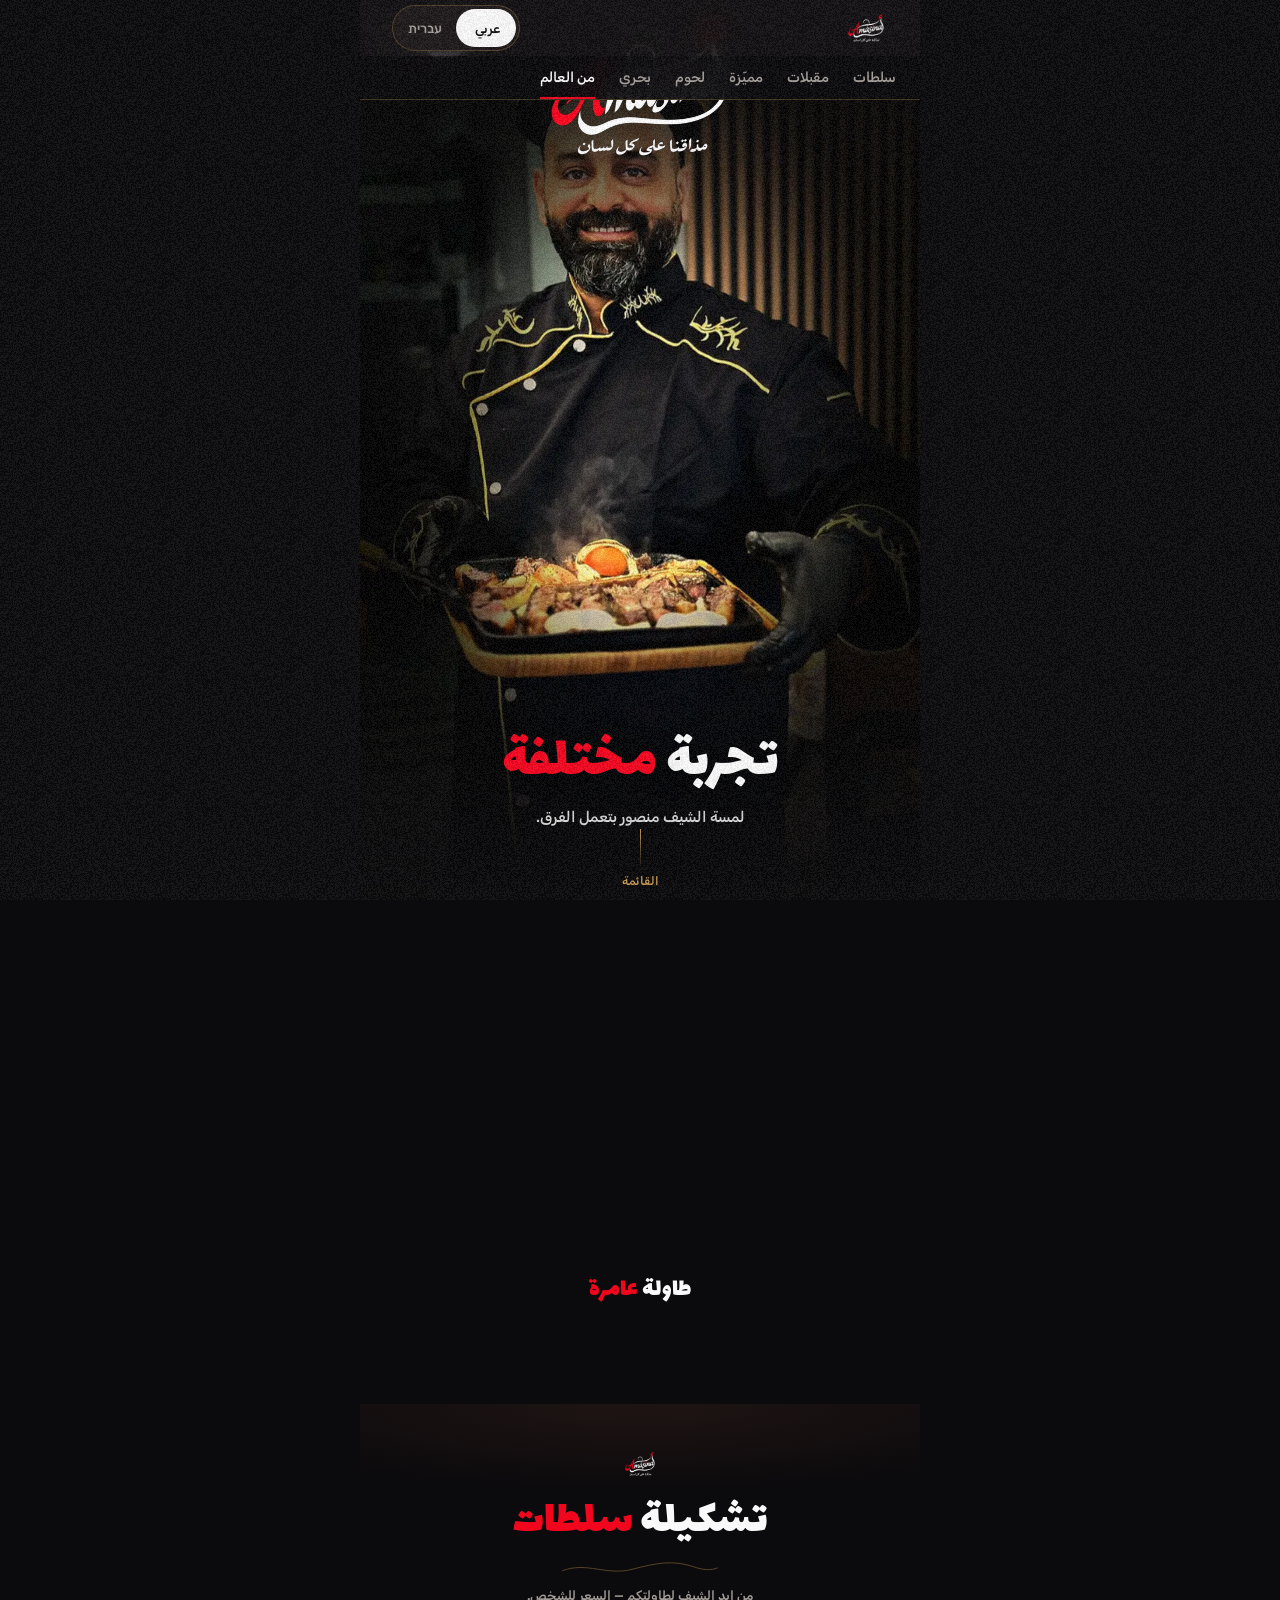
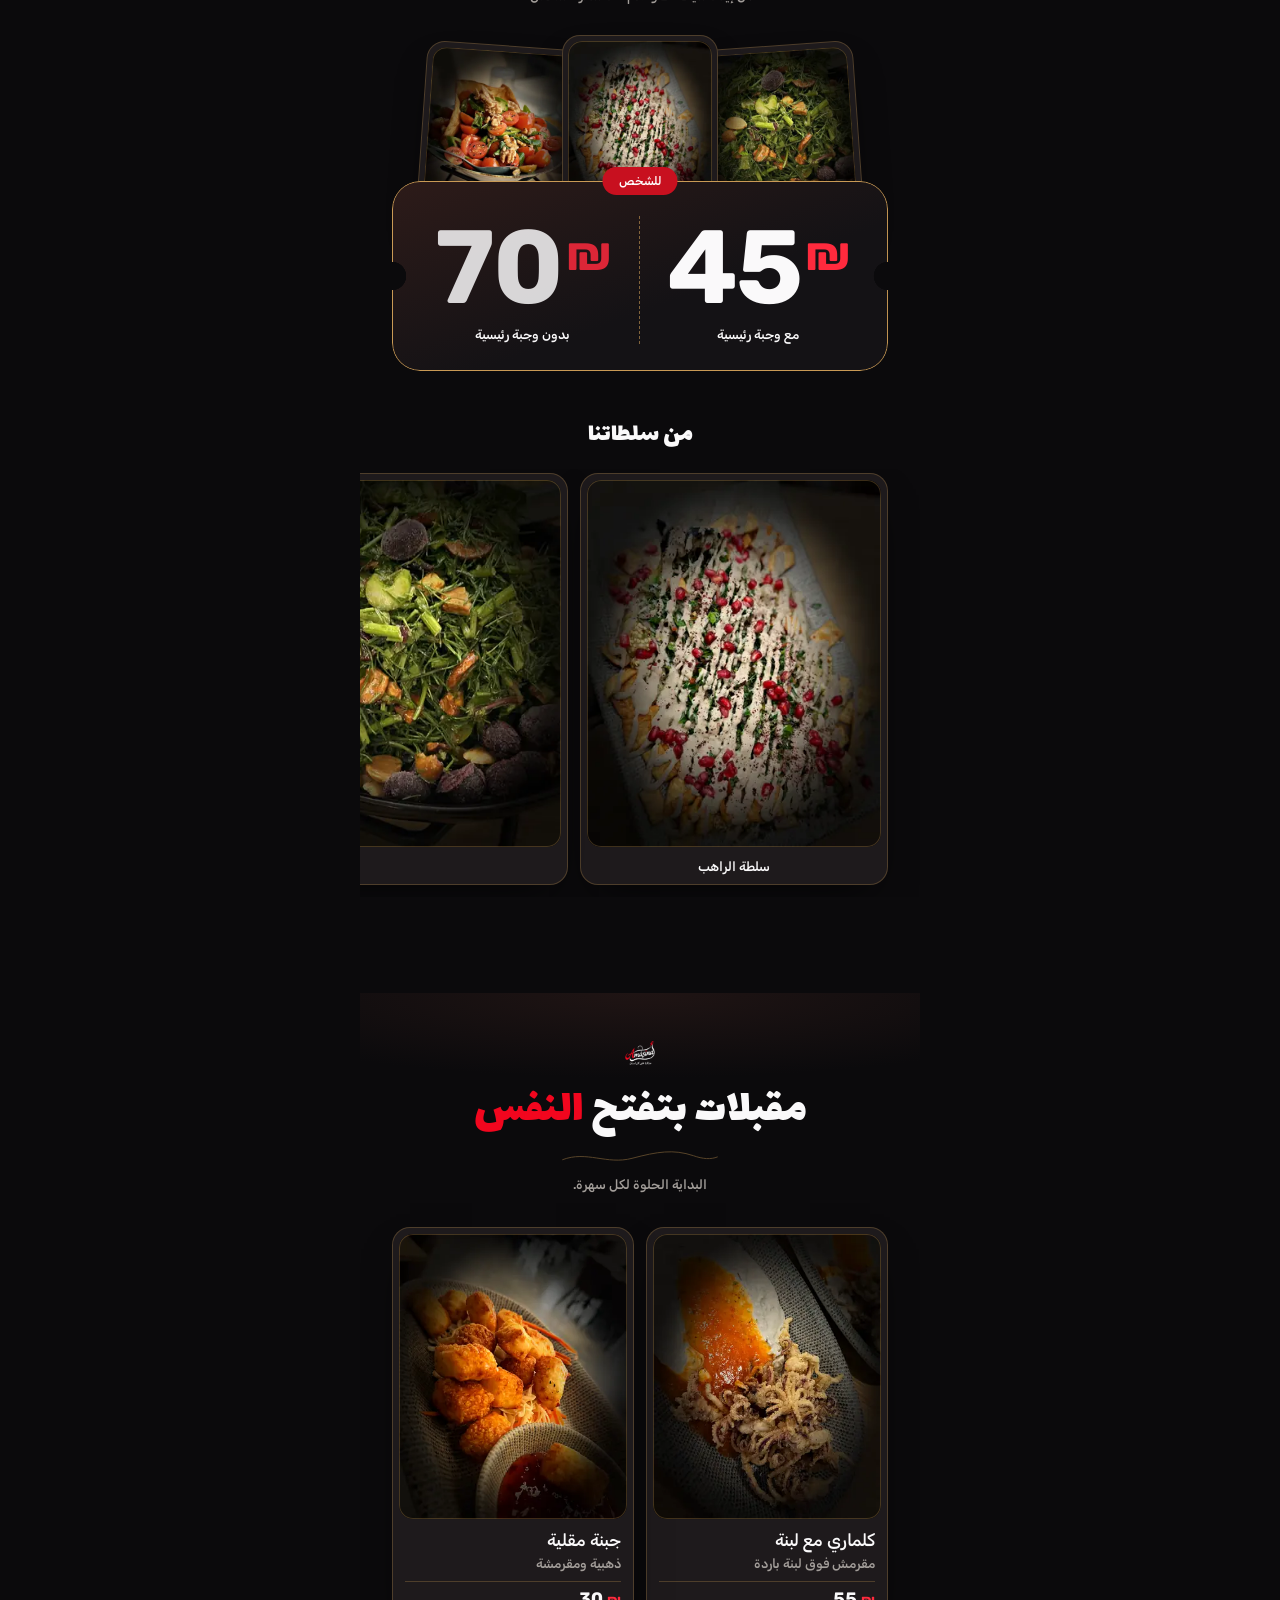
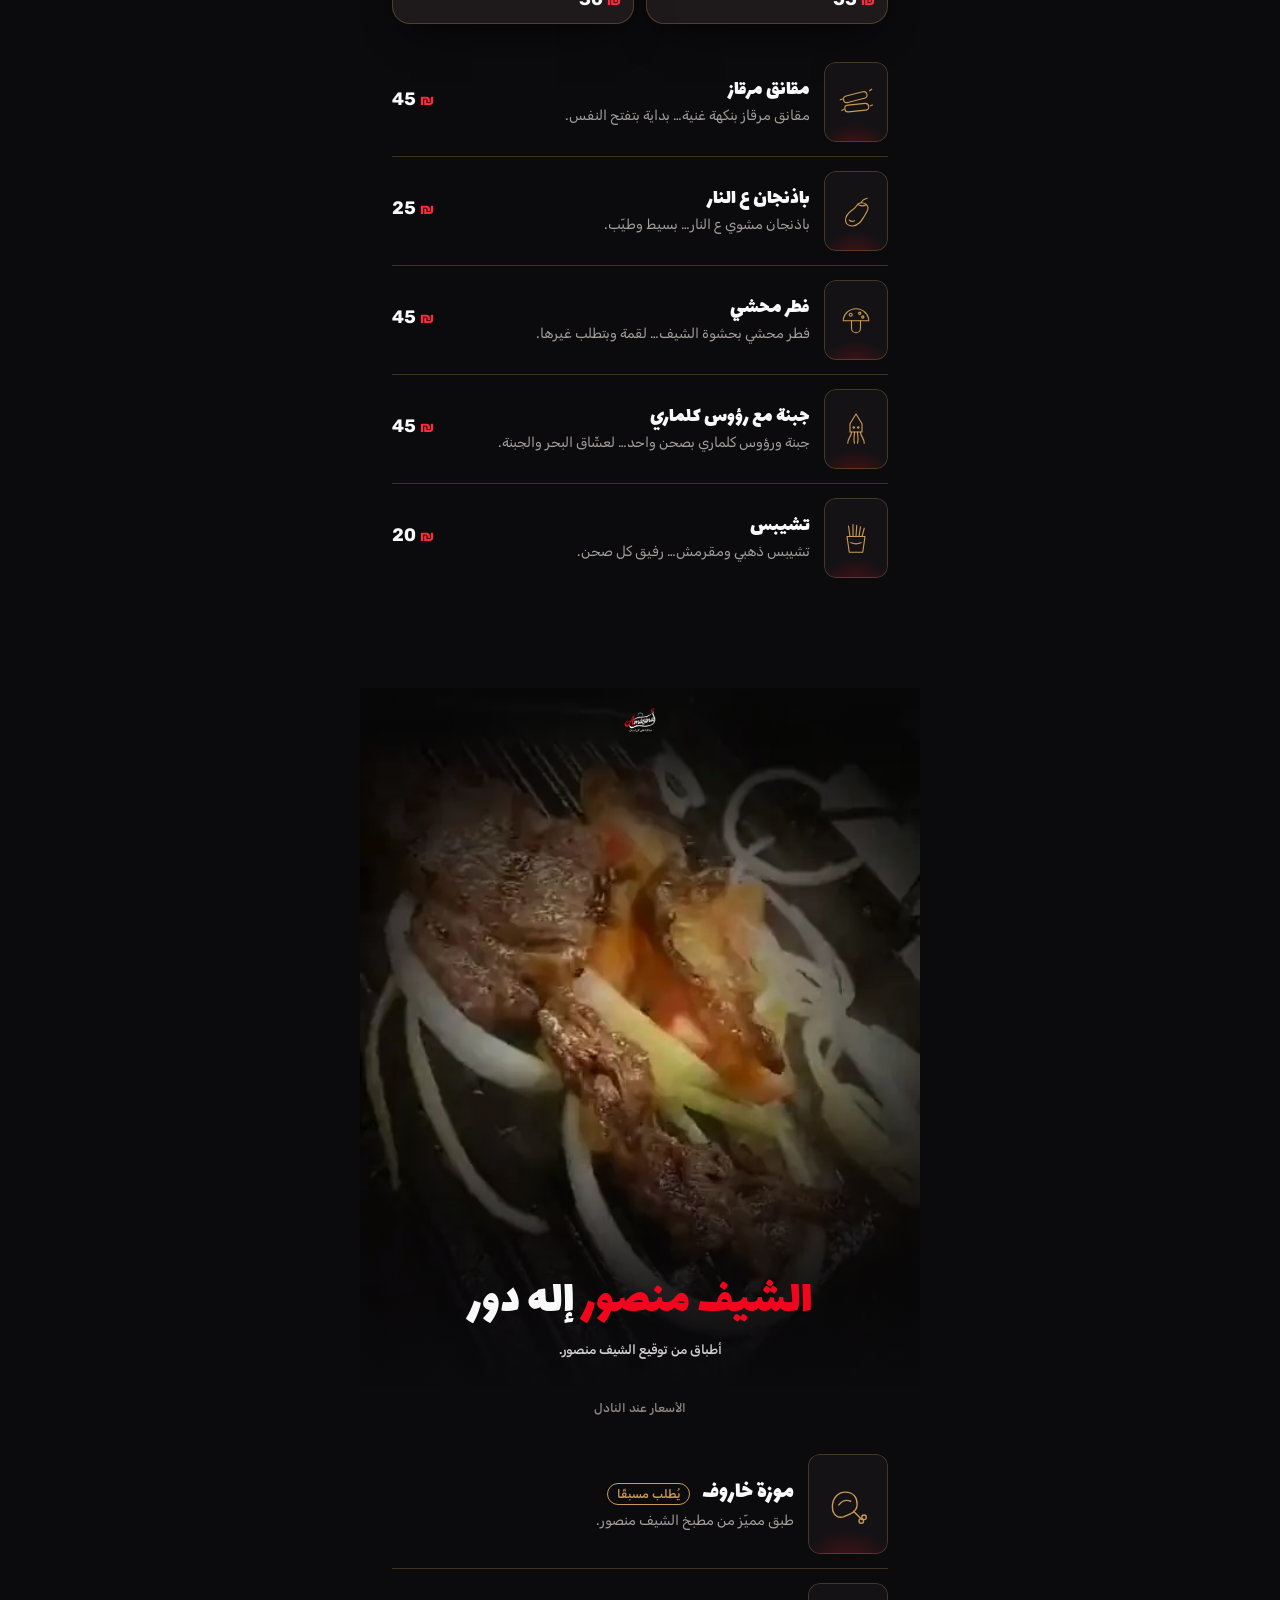
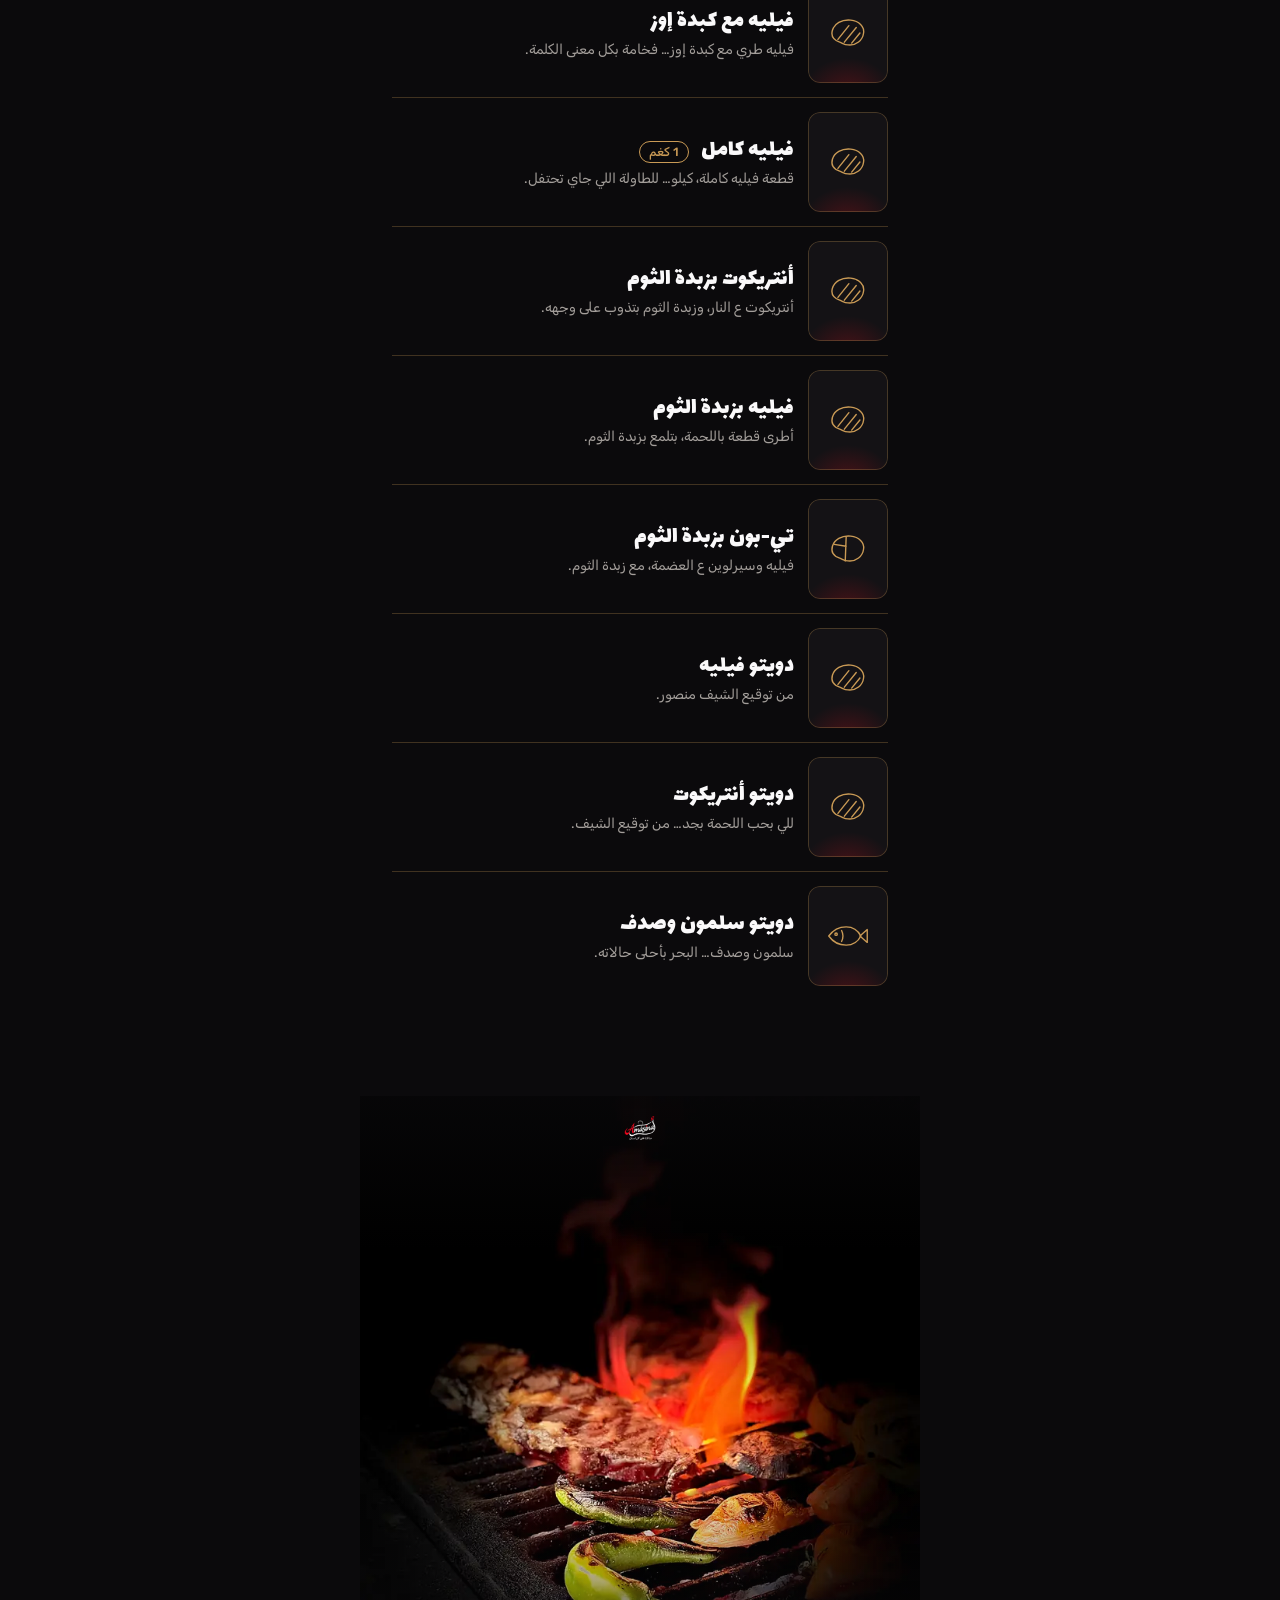
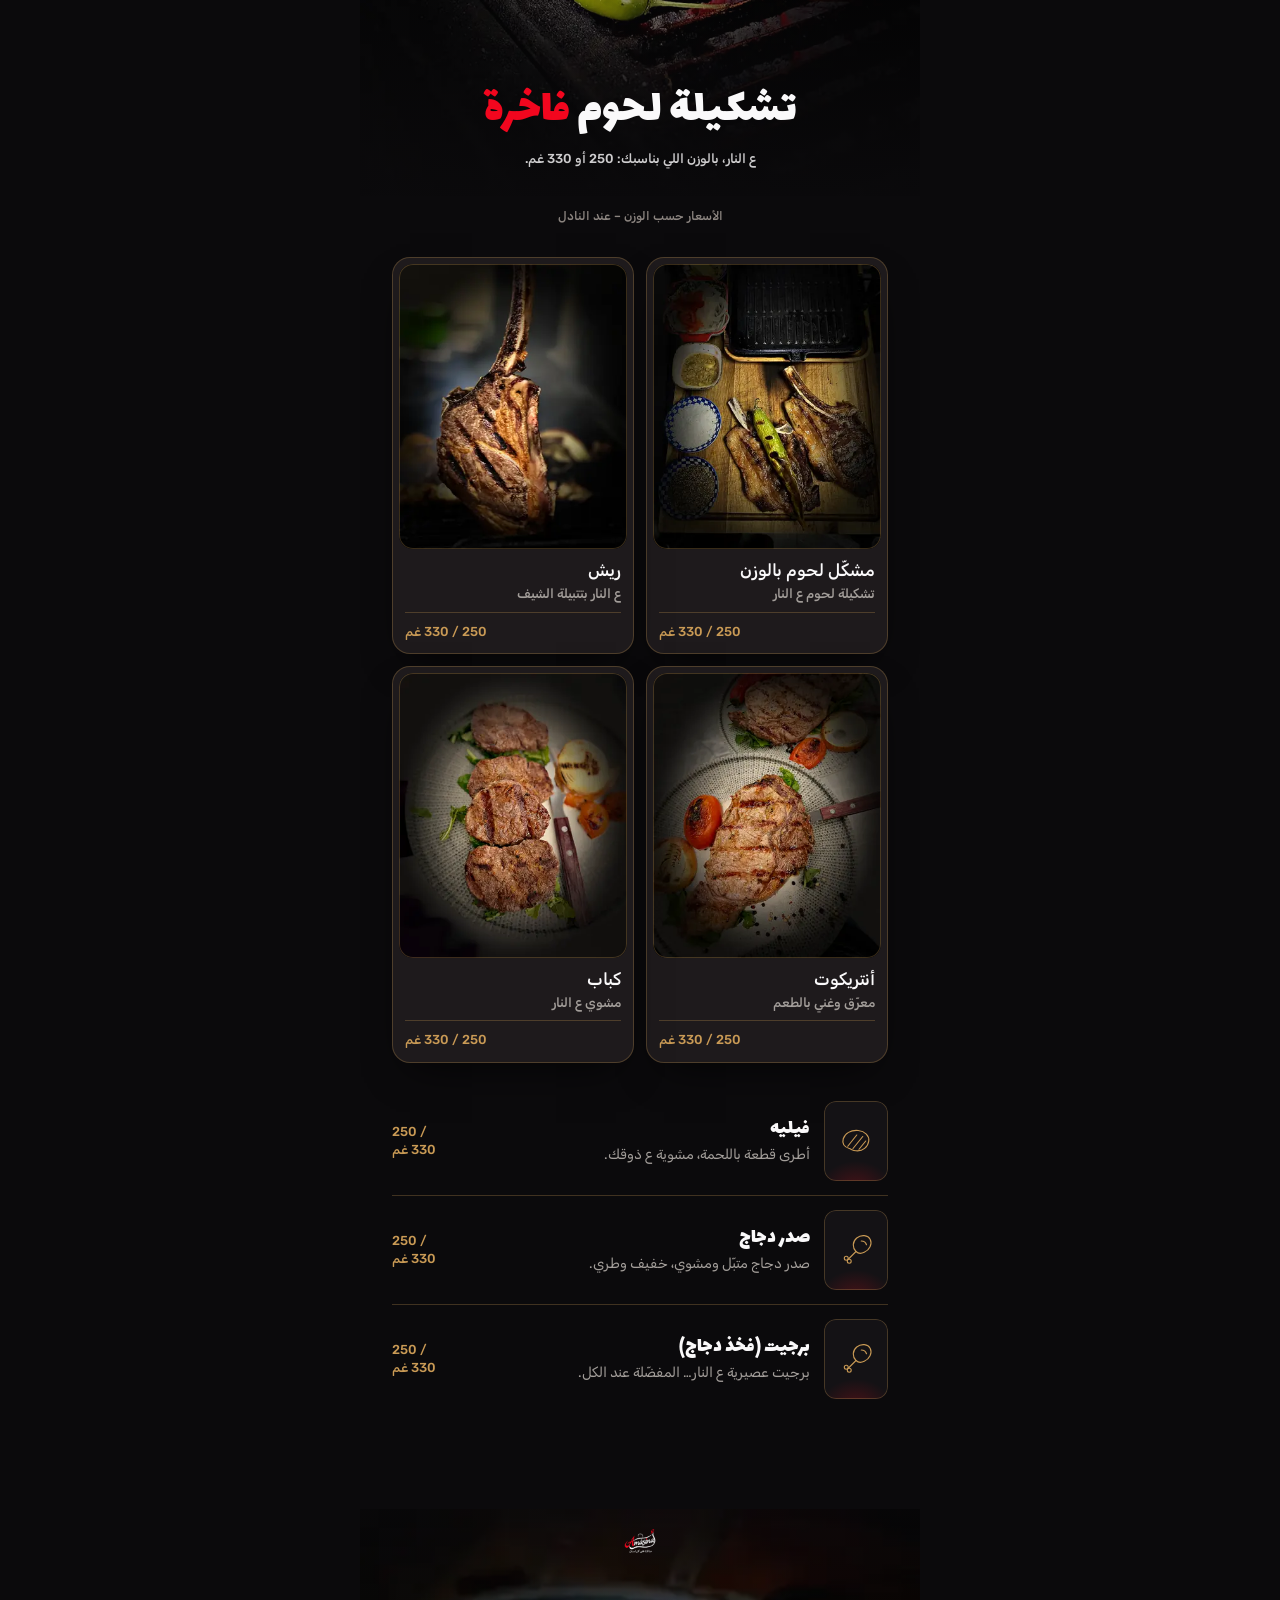
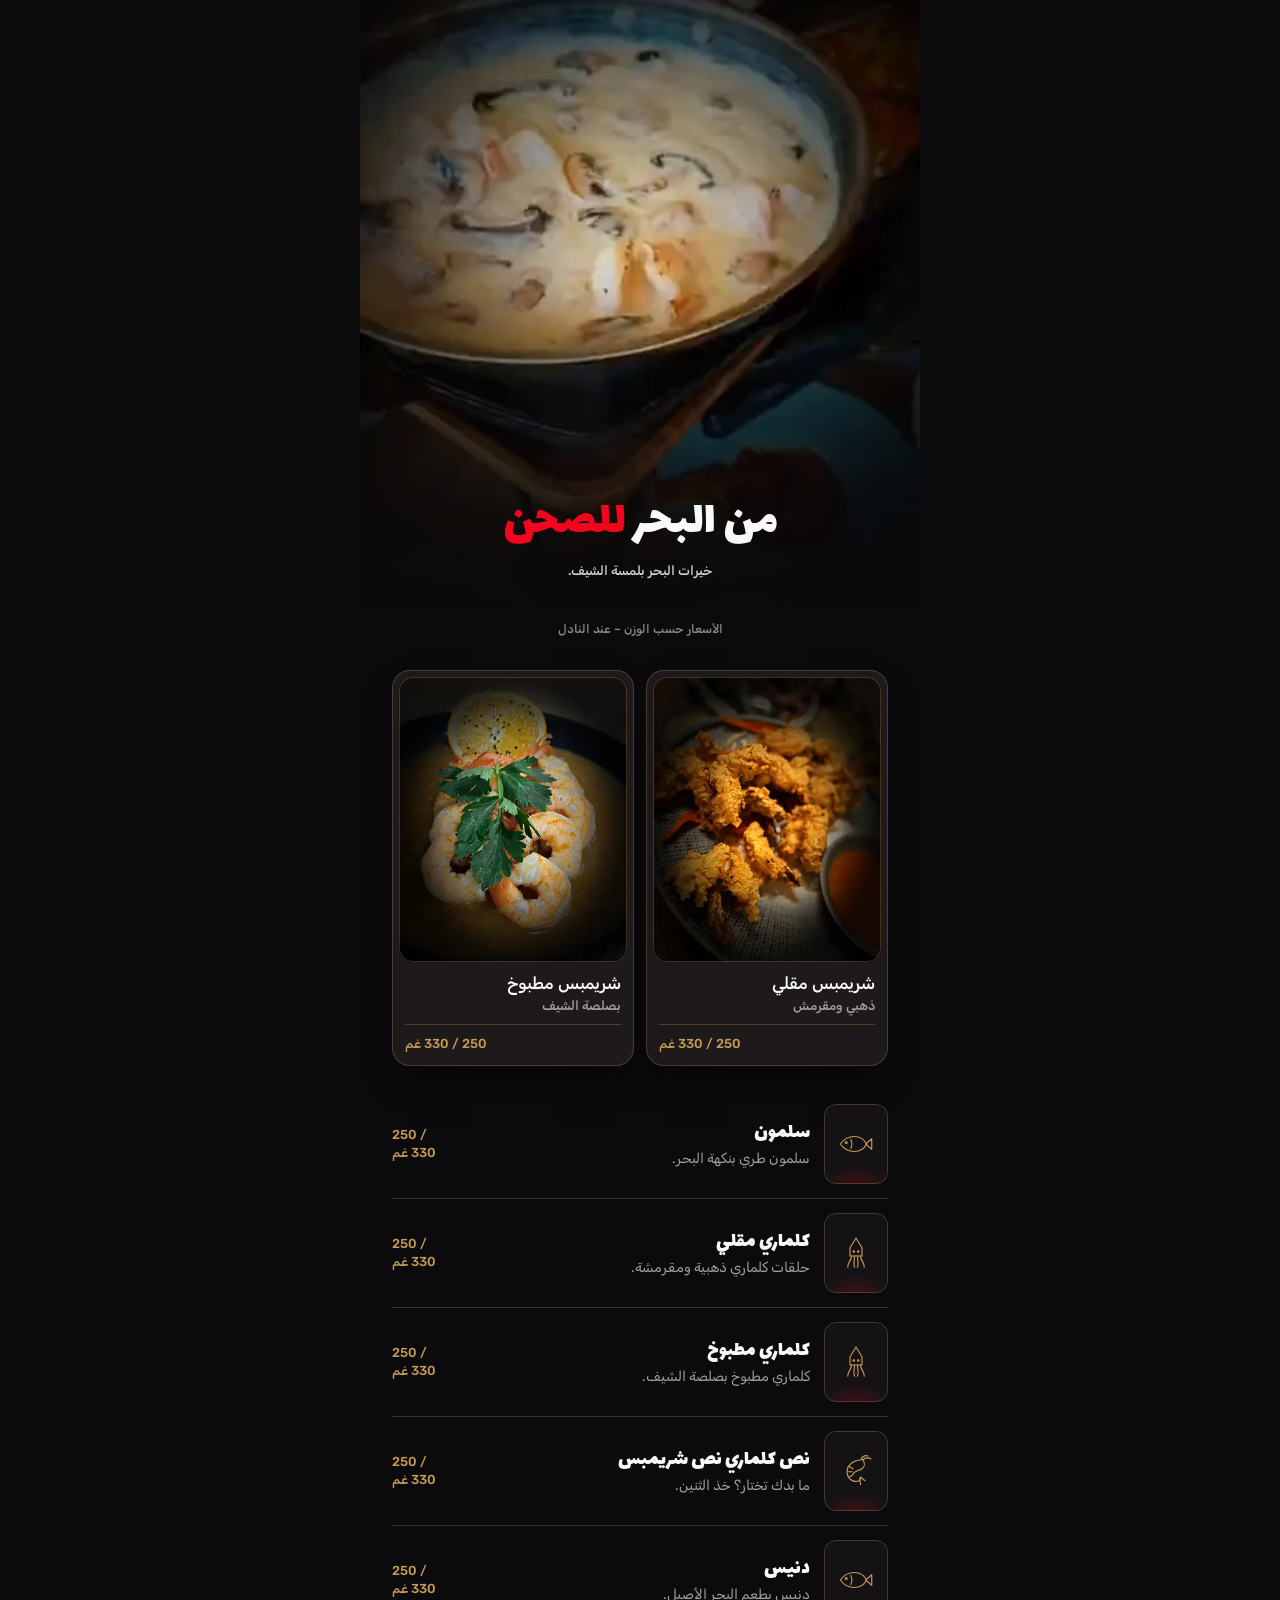
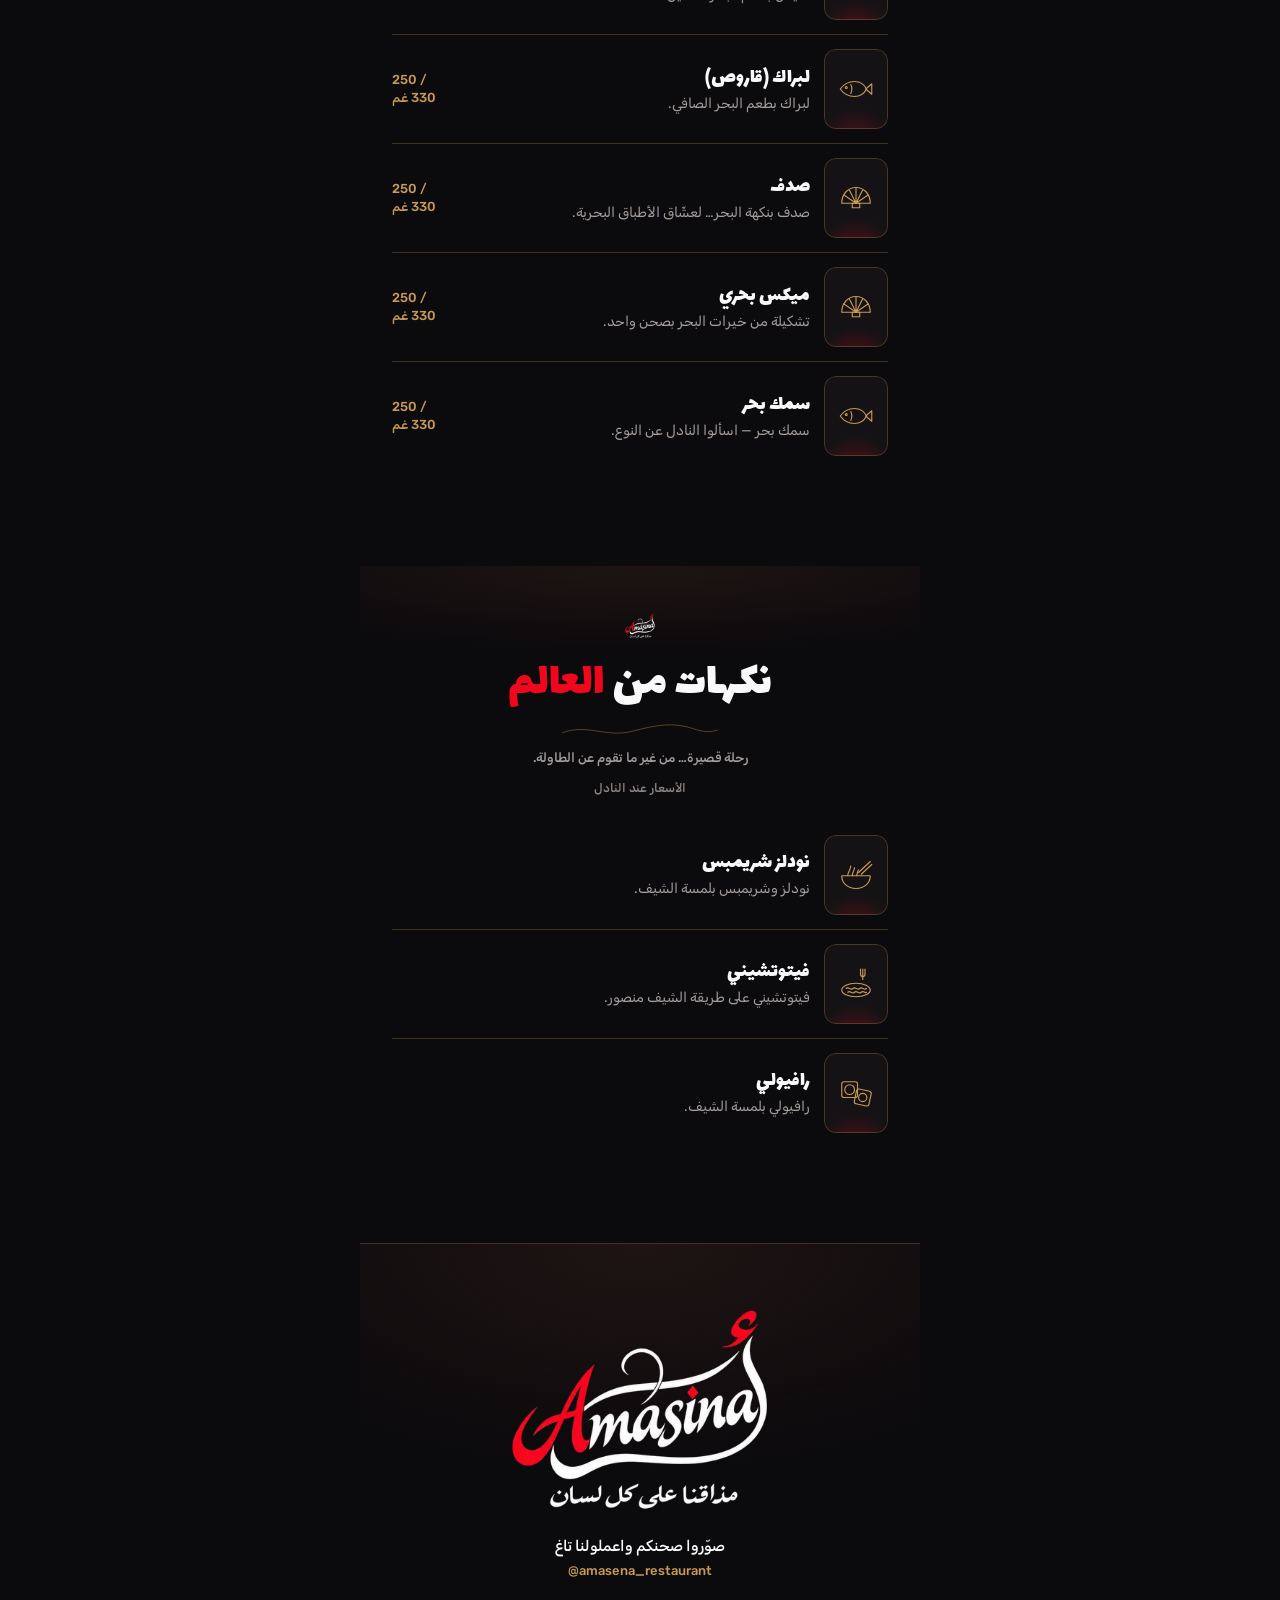
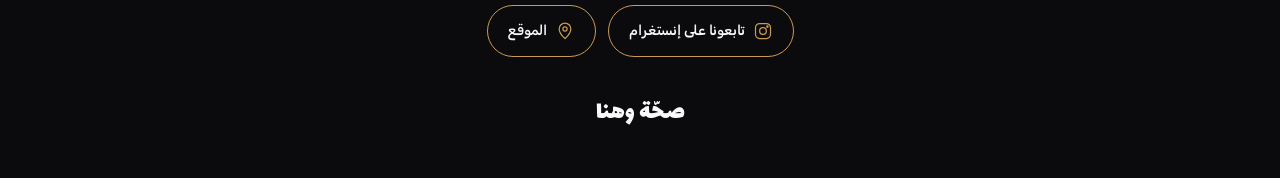
==== index.html @ 0f2456b5 "feat: Amasina bilingual menu (AR/HE) Co-Authored-By: Claude Opus 5.5 <noreply@anthropic.com>" ====
<!doctype html>
<html lang="ar" dir="rtl">
<head>
<meta charset="utf-8">
<meta name="viewport" content="width=device-width,initial-scale=1,viewport-fit=cover">
<meta name="theme-color" content="#0B0A0C">
<meta name="color-scheme" content="dark">
<title>Amasina · أماسينا — المنيو</title>
<meta name="description" content="منيو مطعم أماسينا – عين ماهل. مذاقنا على كل لسان.">
<meta property="og:title" content="Amasina · أماسينا — المنيو">
<meta property="og:description" content="مذاقنا على كل لسان">
<meta property="og:type" content="website">
<meta property="og:image" content="https://aliabuliel.github.io/amasena-menu/assets/img/cover-og.jpg">
<meta property="og:url" content="https://aliabuliel.github.io/amasena-menu/">
<link rel="icon" type="image/webp" href="assets/logo.webp">
<link rel="preconnect" href="https://fonts.googleapis.com">
<link rel="preconnect" href="https://fonts.gstatic.com" crossorigin>
<link rel="preload" as="image" href="assets/img/cover-720.webp" imagesrcset="assets/img/cover-720.webp 720w, assets/img/cover-1080.webp 1080w" imagesizes="(min-width:600px) 560px, 100vw" fetchpriority="high">
<link rel="stylesheet" href="https://fonts.googleapis.com/css2?family=Lalezar&family=Suez+One&family=Rubik:wght@400;500;700&display=swap">
<link rel="stylesheet" href="styles.css">
</head>
<body>
<svg width="0" height="0" style="position:absolute" aria-hidden="true" focusable="false">
 <defs>
  <symbol id="i-sausage" viewBox="0 0 48 48"><rect x="7" y="13" width="32" height="9" rx="4.5" transform="rotate(-14 23 17.5)"/><rect x="9" y="27" width="32" height="9" rx="4.5" transform="rotate(-6 25 31.5)"/><path d="M6 20l-3 1M42 9l3-2M8 34l-3 1M43 29l3-1"/></symbol>
  <symbol id="i-eggplant" viewBox="0 0 48 48"><path d="M31 13c-3 0-5 2-7 5-4 6-14 8-14 18 0 5 4 8 9 8 9 0 13-8 16-13 3-5 5-8 5-11 0-4-4-7-9-7z"/><path d="M31 13c1-3 4-5 8-6M26 15c3 2 7 3 11 1"/><path d="M15 36c2 2 5 2 7 1"/></symbol>
  <symbol id="i-mushroom" viewBox="0 0 48 48"><path d="M7 25c0-9 8-16 17-16s17 7 17 16z"/><path d="M18 25v10a6 6 0 0 0 12 0V25"/><circle cx="17" cy="17" r="2"/><circle cx="29" cy="15" r="1.5"/><circle cx="33" cy="20" r="1.5"/></symbol>
  <symbol id="i-squid" viewBox="0 0 48 48"><path d="M24 4l8 13v11H16V17z"/><path d="M18 28c0 6-5 8-5 15M22 28c0 6-2 9 0 15M26 28c0 6 2 9 0 15M30 28c0 6 5 8 5 15"/><circle cx="21" cy="22" r="1"/><circle cx="27" cy="22" r="1"/></symbol>
  <symbol id="i-fries" viewBox="0 0 48 48"><path d="M12 22h24l-3 21H15z"/><path d="M16 22l-2-14M20 22V6M24 22l1-15M28 22l2-13M32 22l3-11"/><path d="M17 30c4 2 10 2 14 0"/></symbol>
  <symbol id="i-cheese" viewBox="0 0 48 48"><path d="M5 31l29-15 9 7v14H5z"/><path d="M5 31h38"/><circle cx="16" cy="35" r="1.5"/><circle cx="31" cy="33.5" r="2"/><circle cx="25" cy="26" r="1.5"/></symbol>
  <symbol id="i-shank" viewBox="0 0 48 48"><path d="M7 27c0-9 6-16 14-16 9 0 13 6 13 13 0 5-3 9-8 11l-7 3c-7 2-12-3-12-11z"/><path d="M30 32l9 9"/><circle cx="41.5" cy="38.5" r="2.5"/><circle cx="38.5" cy="42.5" r="2.5"/><path d="M14 25c3-4 8-6 13-4"/></symbol>
  <symbol id="i-steak" viewBox="0 0 48 48"><path d="M7 21c2-7 10-12 20-11 9 1 15 7 14 14-1 8-8 14-17 13-4 0-6-2-9-3-6-2-10-6-8-13z"/><path d="M13 31l12-15M20 34l13-16M28 35l9-11"/></symbol>
  <symbol id="i-tbone" viewBox="0 0 48 48"><path d="M7 21c2-7 10-12 20-11 9 1 15 7 14 14-1 8-8 14-17 13-4 0-6-2-9-3-6-2-10-6-8-13z"/><path d="M22 11l-1 26M9 19l13 2"/></symbol>
  <symbol id="i-chop" viewBox="0 0 48 48"><circle cx="18" cy="31" r="11"/><path d="M14 31a4 4 0 0 1 8 0"/><path d="M25 23L38 9"/><circle cx="40" cy="9" r="2.5"/><circle cx="37.5" cy="5.5" r="2"/></symbol>
  <symbol id="i-kebab" viewBox="0 0 48 48"><path d="M5 43L43 5"/><rect x="8" y="27" width="13" height="7" rx="3.5" transform="rotate(-45 14.5 30.5)"/><rect x="17.5" y="21" width="13" height="7" rx="3.5" transform="rotate(-45 24 24.5)"/><rect x="27" y="14" width="13" height="7" rx="3.5" transform="rotate(-45 33.5 17.5)"/></symbol>
  <symbol id="i-chicken" viewBox="0 0 48 48"><path d="M24 26c-5-5-5-13 1-18s15-4 18 2-1 14-8 17c-4 2-8 2-11-1z"/><path d="M24 26L14 36"/><circle cx="11" cy="35" r="2.6"/><circle cx="15" cy="39" r="2.6"/><path d="M31 12c3 0 6 2 7 5"/></symbol>
  <symbol id="i-fish" viewBox="0 0 48 48"><path d="M3 24c5-7 12-10 19-10 8 0 13 4 16 10-3 6-8 10-16 10-7 0-14-3-19-10z"/><path d="M37 24l8-7v14z"/><circle cx="11" cy="22" r="1.3"/><path d="M17 18c2 4 2 8 0 12"/></symbol>
  <symbol id="i-shrimp" viewBox="0 0 48 48"><path d="M33 9c-11 0-21 6-21 16 0 7 5 13 12 13 4 0 6-3 6-6"/><path d="M33 9c3 4 3 9-1 12-4 3-10 2-12 7"/><path d="M15 18l5 3M13 25h6M15 32l5-3"/><path d="M30 32l6 5M29 34l1 8"/><path d="M33 9c4-3 8-3 11-1M31 8c2-4 6-5 9-4"/></symbol>
  <symbol id="i-clam" viewBox="0 0 48 48"><path d="M5 31c0-12 8-21 19-21s19 9 19 21z"/><path d="M24 31V11M24 31l-9-18M24 31l9-18M24 31L8 20M24 31l16-11"/><path d="M19 31h10v6H19z"/></symbol>
  <symbol id="i-noodles" viewBox="0 0 48 48"><path d="M5 25h38c0 10-8 17-19 17S5 35 5 25z"/><path d="M27 21L43 6M31 23L45 10"/><path d="M13 25c0-6 4-7 4-13M19 25c0-5 3-7 3-11M25 25c0-4 2-5 2-8"/></symbol>
  <symbol id="i-pasta" viewBox="0 0 48 48"><ellipse cx="24" cy="32" rx="19" ry="9"/><path d="M11 30c3-3 6 3 9 0s6 3 9 0 6 3 9 0M13 35c3-3 6 3 9 0s6 3 9 0 5 2 7 0"/><path d="M33 4v14M30 4v7a3 3 0 0 0 6 0V4"/></symbol>
  <symbol id="i-ravioli" viewBox="0 0 48 48"><rect x="5" y="9" width="21" height="21" rx="3"/><rect x="9" y="13" width="13" height="13" rx="6.5"/><rect x="23" y="20" width="20" height="20" rx="3" transform="rotate(12 33 30)"/><circle cx="33" cy="30" r="5.5"/></symbol>
  <symbol id="i-ig" viewBox="0 0 24 24"><rect x="3" y="3" width="18" height="18" rx="5"/><circle cx="12" cy="12" r="4"/><circle cx="17.3" cy="6.7" r=".8"/></symbol>
  <symbol id="i-pin" viewBox="0 0 24 24"><path d="M12 21s-7-6.2-7-11.5A7 7 0 0 1 19 9.5C19 14.8 12 21 12 21z"/><circle cx="12" cy="9.5" r="2.5"/></symbol>
  <symbol id="swash" viewBox="0 0 240 28"><path d="M4 18C40 4 70 26 108 16S170 2 200 12c14 5 26 6 36 2"/></symbol>
 </defs>
</svg>

<div class="page">
<div class="bar" id="bar">
 <div class="bar-top">
  <a href="#top" class="bar-logo"><img src="assets/logo.webp" width="36" height="28" alt="Amasina – مذاقنا على كل لسان"></a>
  <div class="lt" role="group" aria-label="Language">
   <button type="button" lang="ar" data-lang="ar" aria-pressed="true">عربي</button><button type="button" lang="he" data-lang="he" aria-pressed="false">עברית</button><span class="lt-thumb" aria-hidden="true"></span>
  </div>
 </div>
 <nav class="chips" aria-label="Menu"><div class="chips-track" id="chips"><span class="chip-line" aria-hidden="true"></span></div></nav>
</div>

<header class="cover" id="top">
 <img class="cover-img" src="assets/img/cover-720.webp" srcset="assets/img/cover-720.webp 720w, assets/img/cover-1080.webp 1080w" sizes="(min-width:600px) 560px, 100vw" width="1080" height="1920" fetchpriority="high" decoding="async" alt="الشيف منصور بيقدّم لوح لحمة ع النار والبخار طالع منه" data-t="photos.cover.alt" data-attr="alt">
 <div class="cover-fade" aria-hidden="true"></div>
 <div class="embers" aria-hidden="true"><i></i><i></i><i></i><i></i><i></i><i></i><i></i><i></i></div>
 <img class="cover-logo" src="assets/logo-720.webp" srcset="assets/logo.webp 360w, assets/logo-720.webp 720w" sizes="180px" width="720" height="562" alt="Amasina – مذاقنا على كل لسان">
 <div class="lt lt-cover" role="group" aria-label="Language">
  <button type="button" lang="ar" data-lang="ar" aria-pressed="true">عربي</button><button type="button" lang="he" data-lang="he" aria-pressed="false">עברית</button><span class="lt-thumb" aria-hidden="true"></span>
 </div>
 <div class="cover-txt">
  <h1 class="hero" data-t="marketing.cover.headline" data-rich data-words><span class="w" style="--i:0">تجربة</span> <em class="kw"><span class="w" style="--i:1">مختلفة</span></em></h1>
  <p class="cover-sub" data-t="marketing.cover.subline">لمسة الشيف منصور بتعمل الفرق.</p>
 </div>
 <a class="cue" href="#table"><span class="cue-line" aria-hidden="true"></span><span data-t="marketing.ui.menu_label">القائمة</span></a>
</header>

<main id="main">
 <section class="table" id="table" aria-label="Table">
  <div class="table-ph">
   <picture>
    <source media="(min-width:600px)" srcset="assets/img/table-w-1600.webp" width="1600" height="1000">
    <img src="assets/img/table-720.webp" srcset="assets/img/table-720.webp 720w, assets/img/table-1080.webp 1080w" sizes="100vw" width="1080" height="1350" loading="lazy" decoding="async" alt="طاولة مليانة صحون سلطات ومقبلات ملوّنة" data-t="photos.table.alt" data-attr="alt">
   </picture>
  </div>
  <p class="kicker rv" data-t="marketing.table_block.kicker" data-rich>طاولة <em class="kw">عامرة</em></p>
 </section>

 <section class="sec salads" id="salads" aria-labelledby="h-salads">
  <div class="head rv">
   <img class="mark" src="assets/logo.webp" width="31" height="24" alt="" aria-hidden="true">
   <h2 id="h-salads" class="h1" data-t="marketing.salad_offer.headline" data-rich>تشكيلة <em class="kw">سلطات</em></h2>
   <svg class="swash" aria-hidden="true"><use href="#swash"/></svg>
   <p class="sub" data-t="marketing.salad_offer.subline">من إيد الشيف لطاولتكم — السعر للشخص.</p>
  </div>
  <div class="offer rv">
   <div class="strip" id="strip"></div>
   <div class="tk-wrap">
    <span class="pill" data-t="marketing.salad_offer.pill">للشخص</span>
    <div class="tk">
     <div class="tk-col">
      <bdi dir="ltr" class="tk-num price"><span class="n" data-price="0">45</span><span class="cur">₪</span></bdi>
      <span class="tk-lbl" data-t="marketing.salad_offer.options.0.label">مع وجبة رئيسية</span>
     </div>
     <div class="tk-col tk-alt">
      <bdi dir="ltr" class="tk-num price"><span class="n" data-price="1">70</span><span class="cur">₪</span></bdi>
      <span class="tk-lbl" data-t="marketing.salad_offer.options.1.label">بدون وجبة رئيسية</span>
     </div>
    </div>
   </div>
  </div>
  <h3 class="gal-title rv" data-t="marketing.salad_offer.gallery_title">من سلطاتنا</h3>
  <div class="gal" id="gallery"></div>
 </section>

 <div id="menu"></div>
</main>

<footer class="foot">
 <img class="foot-logo" src="assets/logo-720.webp" srcset="assets/logo.webp 360w, assets/logo-720.webp 720w" sizes="260px" width="720" height="562" loading="lazy" decoding="async" alt="Amasina – مذاقنا على كل لسان">
 <p class="foot-cta" data-t="marketing.footer.cta">صوّروا صحنكم واعملولنا تاغ</p>
 <p class="foot-handle"><bdi dir="ltr">@amasena_restaurant</bdi></p>
 <div class="foot-btns">
  <a class="fbtn" id="ig" href="https://www.instagram.com/amasena_restaurant/" target="_blank" rel="noopener"><svg aria-hidden="true"><use href="#i-ig"/></svg><span data-t="marketing.ui.instagram">تابعونا على إنستغرام</span></a>
  <a class="fbtn" id="maps" href="https://www.google.com/maps/search/?api=1&amp;query=Amasina+restaurant+Ein+Mahel" target="_blank" rel="noopener"><svg aria-hidden="true"><use href="#i-pin"/></svg><span data-t="marketing.ui.location">الموقع</span></a>
 </div>
 <p class="foot-thanks" data-t="marketing.footer.thanks">صحّة وهنا</p>
</footer>
</div>

<dialog class="lb" id="lb" aria-labelledby="lb-name">
 <button type="button" class="lb-x" id="lb-x" aria-label="إغلاق"><span aria-hidden="true">×</span></button>
 <img id="lb-img" alt="" width="1080" height="1350">
 <div class="lb-txt"><h3 id="lb-name"></h3><p id="lb-desc"></p></div>
</dialog>

<script src="menu-data.js"></script>
<script src="app.js"></script>
</body>
</html>
---- styles.css ----
/* Amasina digital menu. Tokens: FINAL_SPEC §3 */
:root{
  --ink-0:#0B0A0C;--ink-1:#141215;--ink-2:#1E1A1C;--wall:#2D1B19;
  --red:#F2061E;--red-text:#FF2A3D;--red-pill:#C8101F;--red-glow:#E2111E;
  --white:#FAF9FA;--gold:#C99A55;--flame:#E67231;
  --smoke:#A39E9A;--ash:#8C8580;--line:rgba(201,154,85,.28);
  --f-body:"Rubik",system-ui,sans-serif;--f-display:"Lalezar","Rubik",sans-serif;
  --r-card:18px;--r-photo:14px;--r-ticket:28px;--r-pill:999px;
  --gutter:20px;--maxw:560px;--ease:cubic-bezier(.2,.7,.2,1);
  --t-hero:clamp(40px,11vw,60px);--t-h1:clamp(32px,9vw,48px);--t-h2:26px;
  --t-num:clamp(64px,20vw,104px);--t-row:21px;--t-card:17px;--t-price:18px;
  --t-body:14px;--t-cap:13px;--t-micro:12px;
}
html:lang(ar){--f-display:"Lalezar","Rubik",sans-serif}
html:lang(he){--f-display:"Suez One","Rubik",sans-serif}
@media (min-width:600px){:root{--gutter:32px}}

*,*::before,*::after{box-sizing:border-box}
html{background:var(--ink-0);-webkit-text-size-adjust:100%;scroll-behavior:smooth}
body{margin:0;background:var(--ink-0);color:var(--white);font:400 var(--t-body)/1.6 var(--f-body);-webkit-font-smoothing:antialiased}
body::before{content:"";position:fixed;inset:0;background:url(assets/grain.png);opacity:.05;pointer-events:none;z-index:50}
img,video,svg{display:block;max-width:100%}
h1,h2,h3,p{margin:0}
button{font:inherit;color:inherit;background:none;border:0;padding:0;cursor:pointer}
a{color:inherit}
:focus-visible{outline:2px solid var(--gold);outline-offset:2px;border-radius:4px}
.sr{position:absolute;width:1px;height:1px;overflow:hidden;clip:rect(0 0 0 0);clip-path:inset(50%);white-space:nowrap}
.page{max-width:var(--maxw);margin:0 auto;overflow-x:clip;position:relative;background:var(--ink-0)}
:target,section[id]{scroll-margin-top:108px}
.kw{color:var(--red);font-style:normal}
.price{font:700 var(--t-price)/1 var(--f-body);font-variant-numeric:tabular-nums;white-space:nowrap;color:var(--white)}
.price .cur{color:var(--red-text);font-size:.8em}

/* ---------- language toggle ---------- */
.lt{position:relative;display:inline-flex;background:var(--ink-2);border-radius:var(--r-pill);padding:0;width:128px;border:1px solid var(--line)}
.lt button{position:relative;z-index:1;flex:1;min-height:44px;font:500 13px/1 var(--f-body);color:var(--smoke);transition:color .22s}
.lt button[aria-pressed=true]{color:var(--ink-0)}
.lt-thumb{position:absolute;top:3px;bottom:3px;inset-inline-start:3px;width:calc(50% - 3px);border-radius:var(--r-pill);background:var(--white);transition:transform .22s var(--ease)}
html:lang(he) .lt-thumb{transform:translateX(-100%)}

/* ---------- sticky bar ---------- */
.bar{position:sticky;top:0;z-index:40;height:100px;margin-bottom:-100px;opacity:0;transform:translateY(-100%);pointer-events:none;transition:opacity .3s,transform .35s var(--ease)}
.bar.on{opacity:1;transform:none;pointer-events:auto}
.bar-top{height:56px;display:flex;align-items:center;justify-content:space-between;padding:0 var(--gutter);background:rgba(20,18,21,.85);-webkit-backdrop-filter:blur(12px);backdrop-filter:blur(12px)}
.bar-logo img{height:28px;width:auto}
.bar-logo{display:flex;align-items:center;justify-content:center;min-width:44px;min-height:44px}
.chips{height:44px;overflow-x:auto;scroll-snap-type:x proximity;scrollbar-width:none;background:rgba(11,10,12,.92);border-bottom:1px solid var(--line);-webkit-backdrop-filter:blur(12px);backdrop-filter:blur(12px)}
.chips::-webkit-scrollbar{display:none}
.chips-track{position:relative;display:flex;width:max-content;min-width:100%;padding:0 12px;height:100%}
.chip{display:flex;align-items:center;min-height:44px;padding:0 12px;font:500 14px/1 var(--f-body);color:var(--smoke);text-decoration:none;scroll-snap-align:center;white-space:nowrap;transition:color .25s}
.chip.on{color:var(--white)}
.chip-line{position:absolute;bottom:0;left:0;height:2px;width:1px;background:var(--red);transform-origin:left;transition:transform .25s var(--ease)}

/* ---------- cover ---------- */
.cover{position:relative;height:100svh;min-height:560px;overflow:hidden;background:var(--ink-0)}
.cover-img{position:absolute;inset:0;width:100%;height:100%;object-fit:cover;object-position:50% 42%;animation:cov 1.6s var(--ease) both}
.cover-fade{position:absolute;inset:0;background:linear-gradient(#0B0A0CD9,transparent 30%),linear-gradient(transparent 64%,#0B0A0CEB 100%)}
.cover-logo{position:absolute;top:calc(env(safe-area-inset-top) + 16px);left:50%;width:min(40vw,180px);height:auto;transform:translateX(-50%);animation:fade .8s ease both}
.lt-cover{position:absolute;top:calc(env(safe-area-inset-top) + 16px);inset-inline-end:16px}
.cover-txt{position:absolute;inset-inline:var(--gutter);bottom:0;padding-bottom:72px;text-align:center}
.hero{font:400 var(--t-hero)/1.2 var(--f-display);text-shadow:0 2px 24px rgba(0,0,0,.6)}
.hero .w{display:inline-block;animation:rise .6s var(--ease) both;animation-delay:calc(.5s + var(--i) * 60ms)}
.cover .kw{animation-delay:1s,1.4s}
.cover-sub{margin-top:8px;font:500 15px/1.5 var(--f-body);color:rgba(250,249,250,.85)}
.cue{position:absolute;left:50%;bottom:10px;transform:translateX(-50%);display:flex;flex-direction:column;align-items:center;gap:4px;min-width:44px;min-height:44px;font:500 var(--t-micro)/1.4 var(--f-body);color:var(--gold);text-decoration:none}
.cue-line{width:1px;height:40px;background:linear-gradient(var(--gold),transparent);transform-origin:top;animation:drip 2.4s ease-in-out infinite}
.embers{position:absolute;inset:60% 0 0;pointer-events:none}
.embers i{position:absolute;bottom:0;width:3px;height:3px;border-radius:50%;background:var(--flame);box-shadow:0 0 6px var(--flame);opacity:0;animation:ember 6s linear infinite}
.embers i:nth-child(1){left:12%;animation-delay:0s}.embers i:nth-child(2){left:26%;animation-delay:2.2s;width:2px;height:2px}
.embers i:nth-child(3){left:38%;animation-delay:4.1s}.embers i:nth-child(4){left:51%;animation-delay:1.3s;width:2px;height:2px}
.embers i:nth-child(5){left:63%;animation-delay:3.4s}.embers i:nth-child(6){left:74%;animation-delay:.7s;width:2px;height:2px}
.embers i:nth-child(7){left:85%;animation-delay:5s}.embers i:nth-child(8){left:93%;animation-delay:2.9s;width:2px;height:2px}

/* ---------- table ---------- */
.table-ph{overflow:hidden;aspect-ratio:4/5}
.table-ph img{width:100%;height:100%;object-fit:cover}
@media (min-width:600px){.table-ph{aspect-ratio:16/10}}
@supports (animation-timeline:view()){
  .table-ph img{animation:px linear both;animation-timeline:view();transform:scale(1.14)}
}
.kicker{padding:24px var(--gutter) 0;text-align:center;font:400 var(--t-h2)/1.3 var(--f-display)}

/* ---------- sections ---------- */
.sec{margin-top:96px}
.head{position:relative;padding:48px var(--gutter) 0;text-align:center;background:radial-gradient(120% 60% at 50% 0%,#2D1B1999,transparent 70%)}
.mark{height:24px;width:auto;margin:0 auto 16px}
.h1{font:400 var(--t-h1)/1.25 var(--f-display)}
.swash{width:160px;height:20px;margin:6px auto 0;fill:none;stroke:var(--gold);stroke-width:1.5;stroke-linecap:round;opacity:.4}
.sub{margin-top:8px;font:500 var(--t-cap)/1.5 var(--f-body);color:var(--smoke)}
.sec-body{padding:0 var(--gutter)}
.note{margin-top:12px;text-align:center;font:500 var(--t-micro)/1.4 var(--f-body);color:var(--ash)}

/* opener band (photo / video) */
.band{position:relative;margin:0;aspect-ratio:4/5;overflow:hidden;background:var(--ink-1)}
.band .media{position:absolute;inset:0;width:100%;height:100%;object-fit:cover}
.band::after{content:"";position:absolute;inset:0;background:linear-gradient(#0B0A0C99,transparent 22%),linear-gradient(transparent 55%,#0B0A0CEB 100%)}
.band .mark{position:absolute;top:20px;left:50%;transform:translateX(-50%);margin:0;z-index:1}
.band-txt{position:absolute;inset-inline:var(--gutter);bottom:28px;z-index:1;text-align:center}
.band-txt .sub{color:rgba(250,249,250,.82)}

/* ---------- salad offer ---------- */
.salads .head{padding-bottom:8px}
.offer{padding:32px var(--gutter) 0}
.strip{display:flex;justify-content:center;align-items:flex-end;padding:0 4%}
.strip .frame{width:34%;flex:none;margin-inline:-1.5%;padding:5px;transform:rotate(var(--r,0deg)) translateY(var(--y,0px))}
.strip .frame:nth-child(1){--r:-4deg}
.strip .frame:nth-child(2){--r:0deg;--y:-10px;z-index:1}
.strip .frame:nth-child(3){--r:4deg}
.tk-wrap{position:relative;margin-top:-14%;z-index:2;padding-top:14px}
.pill{position:absolute;top:0;left:50%;transform:translateX(-50%);z-index:3;height:28px;display:flex;align-items:center;padding:0 16px;border-radius:var(--r-pill);background:var(--red-pill);color:#fff;font:500 var(--t-micro)/1 var(--f-body);white-space:nowrap}
.tk{position:relative;display:grid;grid-template-columns:1fr 1fr;padding:34px 12px 26px;border-radius:var(--r-ticket);border:1px solid var(--gold);background:linear-gradient(160deg,#2D1B19 0%,#141215 60%);overflow:hidden;
  -webkit-mask:radial-gradient(circle at 0 50%,transparent 14px,#000 14.5px) left/51% 100% no-repeat,radial-gradient(circle at 100% 50%,transparent 14px,#000 14.5px) right/51% 100% no-repeat;
  mask:radial-gradient(circle at 0 50%,transparent 14px,#000 14.5px) left/51% 100% no-repeat,radial-gradient(circle at 100% 50%,transparent 14px,#000 14.5px) right/51% 100% no-repeat}
.tk::after{content:"";position:absolute;inset:0;background:linear-gradient(105deg,transparent 35%,rgba(201,154,85,.28) 50%,transparent 65%);transform:translateX(-120%);pointer-events:none}
.tk-col{display:flex;flex-direction:column;align-items:center;gap:6px;text-align:center}
.tk-col+.tk-col{border-inline-start:1px dashed rgba(201,154,85,.6)}
.tk-num{font:700 var(--t-num)/1 var(--f-body);letter-spacing:-.02em}
.tk-num .cur{font-size:.45em;margin-inline-start:4px;vertical-align:.7em}
.tk-alt .tk-num{opacity:.85}
.tk-lbl{font:500 var(--t-cap)/1.4 var(--f-body);color:var(--white);padding:0 6px}
.gal-title{margin:48px var(--gutter) 16px;font:400 var(--t-h2)/1.3 var(--f-display);text-align:center}
.gal{display:flex;gap:12px;overflow-x:auto;scroll-snap-type:x mandatory;padding:4px var(--gutter) 12px;scroll-padding-inline:var(--gutter);scrollbar-width:none}
.gal::-webkit-scrollbar{display:none}
.gal figure{flex:none;width:62%;margin:0;scroll-snap-align:start}
.gal figcaption{padding:10px 6px 2px;font:500 var(--t-cap)/1.5 var(--f-body);text-align:center}

/* ---------- photo frame / card (§6.1) ---------- */
.frame{background:var(--ink-2);border-radius:var(--r-card);border:1px solid var(--line);padding:6px;box-shadow:0 18px 40px -18px rgba(0,0,0,.8)}
.ph{position:relative;display:block;width:100%;aspect-ratio:4/5;border-radius:var(--r-photo);overflow:hidden;background:var(--ink-1)}
.ph img{width:100%;height:100%;object-fit:cover}
.ph::after{content:"";position:absolute;inset:0;border-radius:inherit;box-shadow:inset 0 0 0 1px rgba(201,154,85,.28);pointer-events:none}
button.ph{transition:transform .12s}
button.ph:active{transform:scale(.98)}
.grid{display:grid;grid-template-columns:1fr 1fr;gap:12px;margin-top:32px}
.grid .card:last-child:nth-child(odd){grid-column:span 2}
.card-txt{padding:10px 6px 4px}
.card h3{font:500 var(--t-card)/1.35 var(--f-body)}
.card .ds{margin-top:2px;font:500 var(--t-cap)/1.5 var(--f-body);color:var(--smoke)}
.card-foot{display:flex;justify-content:space-between;align-items:center;gap:8px;margin-top:8px;padding-top:8px;border-top:1px solid var(--line);min-height:30px}
.wt{color:var(--gold);font:500 var(--t-cap)/1.3 var(--f-body);white-space:nowrap}
.badges{position:absolute;top:8px;inset-inline-start:8px;z-index:1;display:flex;gap:6px}
.bdg{display:inline-flex;align-items:center;height:22px;padding:0 9px;border-radius:var(--r-pill);border:1px solid var(--gold);color:var(--gold);background:#0B0A0CB3;font:500 var(--t-micro)/1 var(--f-body);white-space:nowrap;vertical-align:middle}

/* ---------- rows (§6.2) ---------- */
.rows{list-style:none;margin:24px 0 0;padding:0}
.row{display:grid;grid-template-columns:64px 1fr auto;gap:14px;align-items:center;padding:14px 0;min-height:88px;border-bottom:1px solid var(--line)}
.row:last-child{border-bottom:0}
.tile{position:relative;width:64px;height:80px;border-radius:12px;display:grid;place-items:center;background:radial-gradient(80% 50% at 50% 110%,#E2111E40,transparent 70%),var(--ink-1);box-shadow:inset 0 0 0 1px var(--line)}
.tile svg{width:36px;height:36px;fill:none;stroke:var(--gold);stroke-width:1.5;stroke-linecap:round;stroke-linejoin:round}
.row h3{font:400 var(--t-row)/1.3 var(--f-display)}
.row h3 .bdg{margin-inline-start:8px;font-family:var(--f-body);background:none}
.row .bdg-pre{border-color:var(--gold)}
.row p{margin-top:2px;font:400 var(--t-body)/1.6 var(--f-body);color:var(--smoke)}
.row .end{text-align:end;min-width:44px}
.row .wt{display:flex;flex-direction:column;align-items:flex-end;line-height:1.4}
.feature{grid-template-columns:80px 1fr auto}
.feature .tile{width:80px;height:100px}
.feature .tile svg{width:44px;height:44px}
.feature h3{font-size:24px}

/* weight toggle */
.wtg{position:sticky;top:100px;z-index:30;display:flex;flex-direction:column;align-items:center;gap:6px;margin:16px auto 0;width:max-content}
.wtg[hidden]{display:none}
.wtg-lbl{font:500 var(--t-micro)/1.4 var(--f-body);color:var(--ash)}
.wtg .lt{width:auto}
.wtg .lt button{padding:0 16px;white-space:nowrap}
.wtg[data-w="330"] .lt-thumb{transform:translateX(-100%)}
.roll{display:inline-block;animation:roll .26s var(--ease)}

/* ---------- footer ---------- */
.foot{margin-top:96px;padding:64px var(--gutter) calc(48px + env(safe-area-inset-bottom));text-align:center;border-top:1px solid var(--line);background:radial-gradient(120% 60% at 50% 0%,#2D1B1999,transparent 70%)}
.foot-logo{width:min(60vw,260px);height:auto;margin:0 auto}
.foot-cta{margin-top:24px;font:500 15px/1.5 var(--f-body)}
.foot-handle{margin-top:4px;color:var(--gold);font:500 var(--t-cap)/1.5 var(--f-body)}
.foot-btns{display:flex;flex-wrap:wrap;justify-content:center;gap:12px;margin-top:24px}
.fbtn{display:inline-flex;align-items:center;gap:8px;height:52px;padding:0 20px;border:1px solid var(--gold);border-radius:var(--r-pill);color:var(--white);text-decoration:none;font:500 14px/1 var(--f-body)}
.fbtn svg{width:20px;height:20px;fill:none;stroke:var(--gold);stroke-width:1.5;stroke-linecap:round;stroke-linejoin:round}
.foot-thanks{margin-top:40px;font:400 var(--t-h2)/1.3 var(--f-display)}

/* ---------- lightbox ---------- */
.lb{width:min(92vw,520px);max-height:92svh;padding:0;border:1px solid var(--line);border-radius:var(--r-card);background:var(--ink-2);color:var(--white);overflow:auto}
.lb::backdrop{background:rgba(11,10,12,.86);-webkit-backdrop-filter:blur(6px);backdrop-filter:blur(6px)}
.lb img{width:100%;height:auto;aspect-ratio:4/5;object-fit:cover}
.lb-x{position:absolute;top:8px;inset-inline-start:8px;z-index:1;width:44px;height:44px;border-radius:50%;background:#0B0A0CB3;font-size:26px;line-height:1}
.lb-txt{padding:16px 20px 22px}
.lb h3{font:400 var(--t-h2)/1.3 var(--f-display)}
.lb p{margin-top:6px;color:var(--smoke)}

/* ---------- motion ---------- */
.rv{opacity:0;transform:translateY(16px);transition:opacity .42s var(--ease),transform .42s var(--ease);transition-delay:var(--d,0ms)}
.rv.in{opacity:1;transform:none}
.cover .kw,.in .kw{animation:ign .4s var(--ease) both,glow .9s .4s ease-out}
.offer.in .tk::after{animation:shim 1.2s .2s var(--ease) 1}
.offer.in .tk-num{animation:rise .6s .25s var(--ease) both}
.offer.in .tk-alt .tk-num{animation-delay:.35s}
.offer.in .tk .cur{animation:ign .4s .8s both,glowtx .9s 1.2s ease-out}
@keyframes cov{from{transform:scale(1.06)}to{transform:none}}
@keyframes fade{from{opacity:0}}
@keyframes rise{from{opacity:0;transform:translateY(12px)}}
@keyframes ign{from{color:var(--white)}}
@keyframes glow{0%{text-shadow:0 0 18px #E2111E}100%{text-shadow:0 0 0 transparent}}
@keyframes glowtx{0%{text-shadow:0 0 14px #E2111E}100%{text-shadow:none}}
@keyframes shim{to{transform:translateX(120%)}}
@keyframes drip{0%{transform:scaleY(0);opacity:1}60%{transform:scaleY(1);opacity:1}100%{transform:scaleY(1);opacity:0}}
@keyframes ember{0%{transform:translateY(0);opacity:0}15%{opacity:.9}100%{transform:translateY(-38vh) translateX(10px);opacity:0}}
@keyframes px{from{transform:translateY(-6%) scale(1.14)}to{transform:translateY(6%) scale(1.14)}}
@keyframes roll{from{opacity:0;transform:translateY(40%)}}
@media (prefers-reduced-motion:reduce){
  *,*::before,*::after{animation:none!important;transition:none!important;scroll-behavior:auto!important}
  .rv{opacity:1;transform:none}
  .embers{display:none}
}

/* QA 2026-11-13: cover toggle and logo collided at 360-390 px; narrower cover toggle (2 x 50 px) and logo */
.lt-cover{inset-inline-end:12px;width:100px}
.cover-logo{width:min(34vw,180px)}
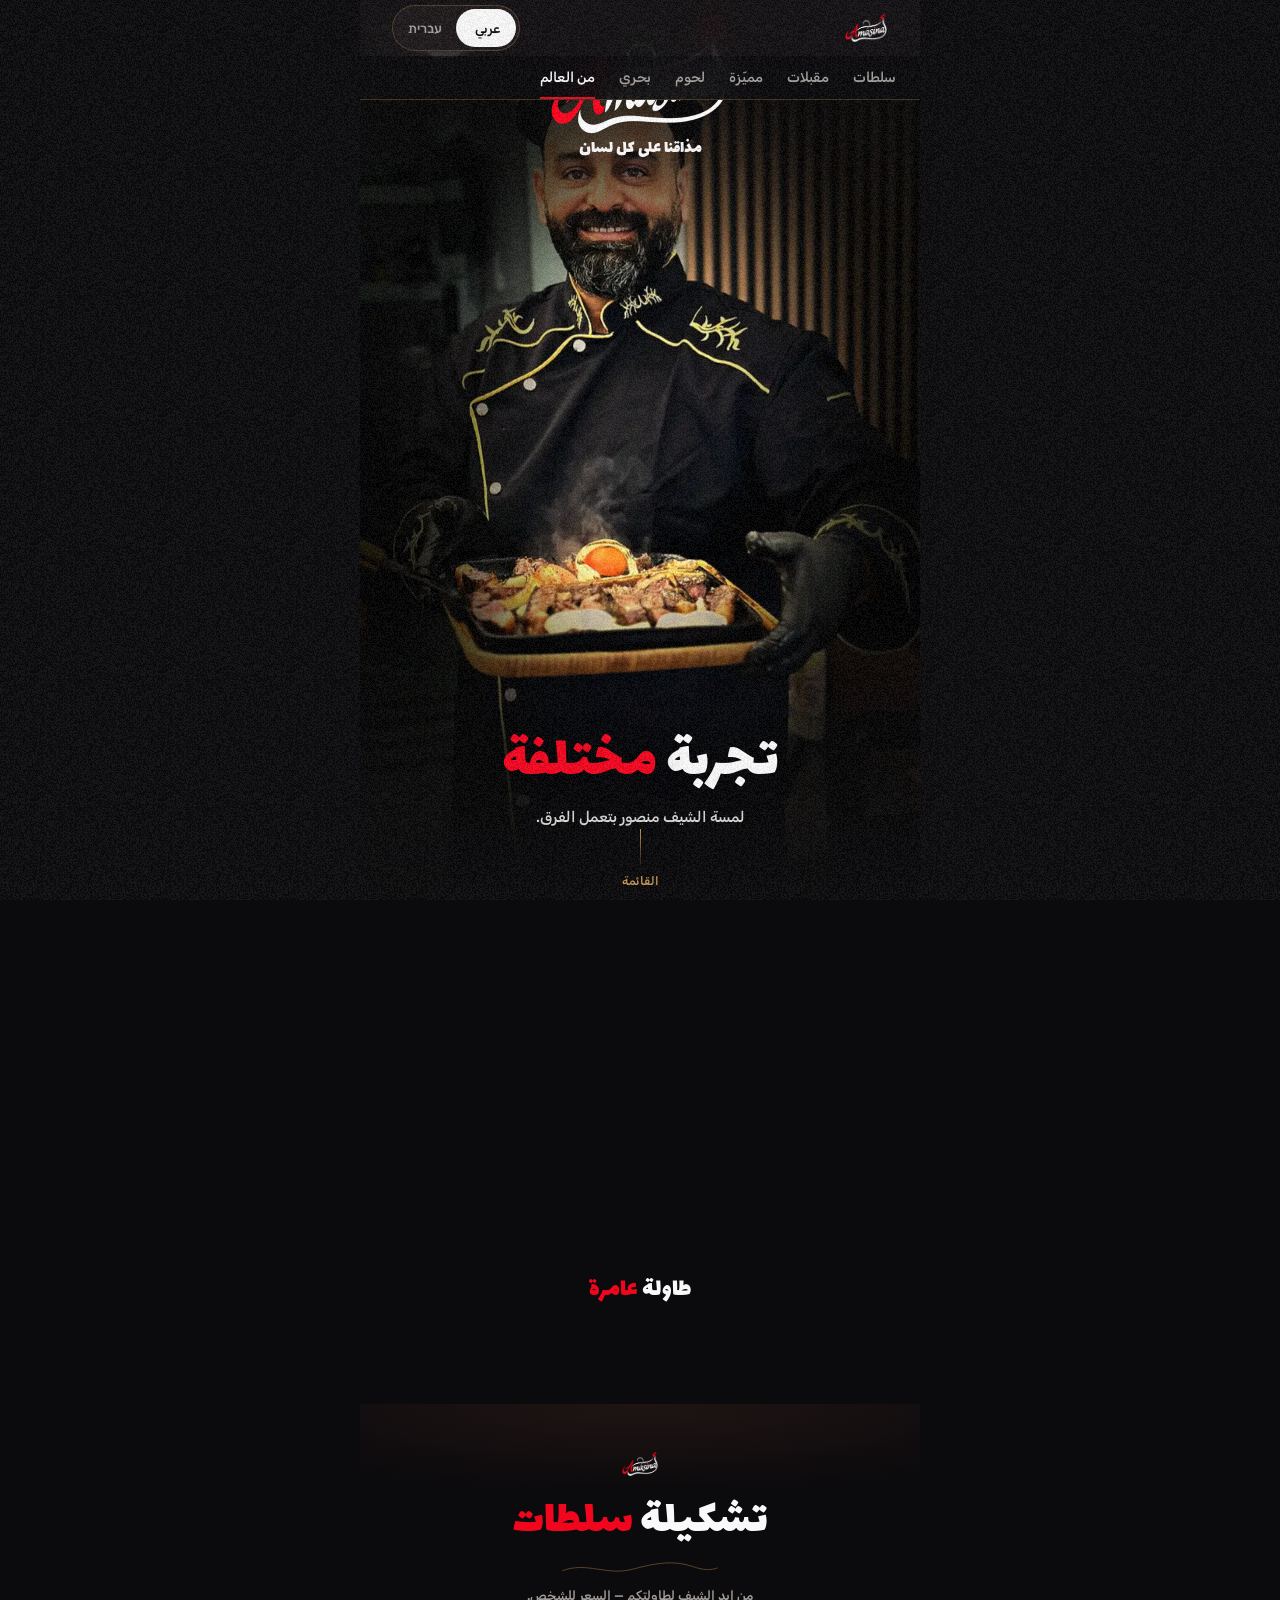
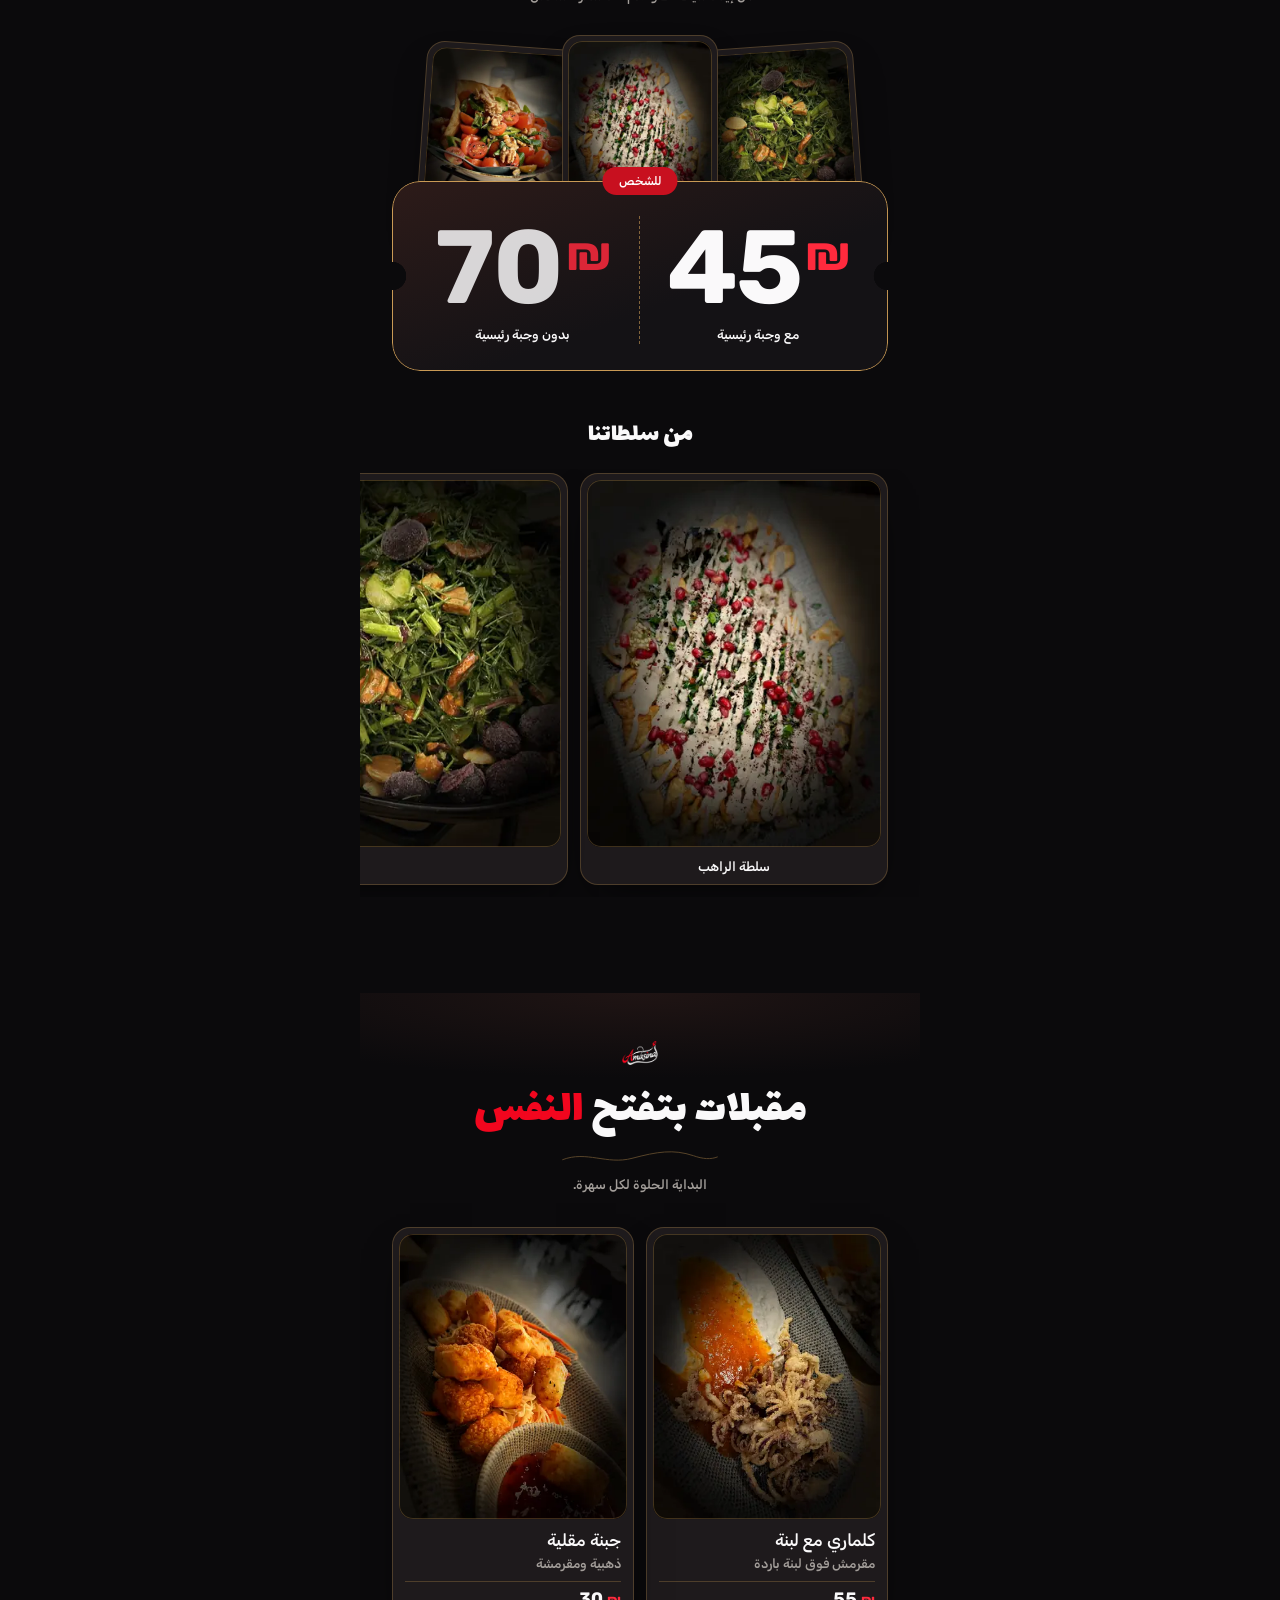
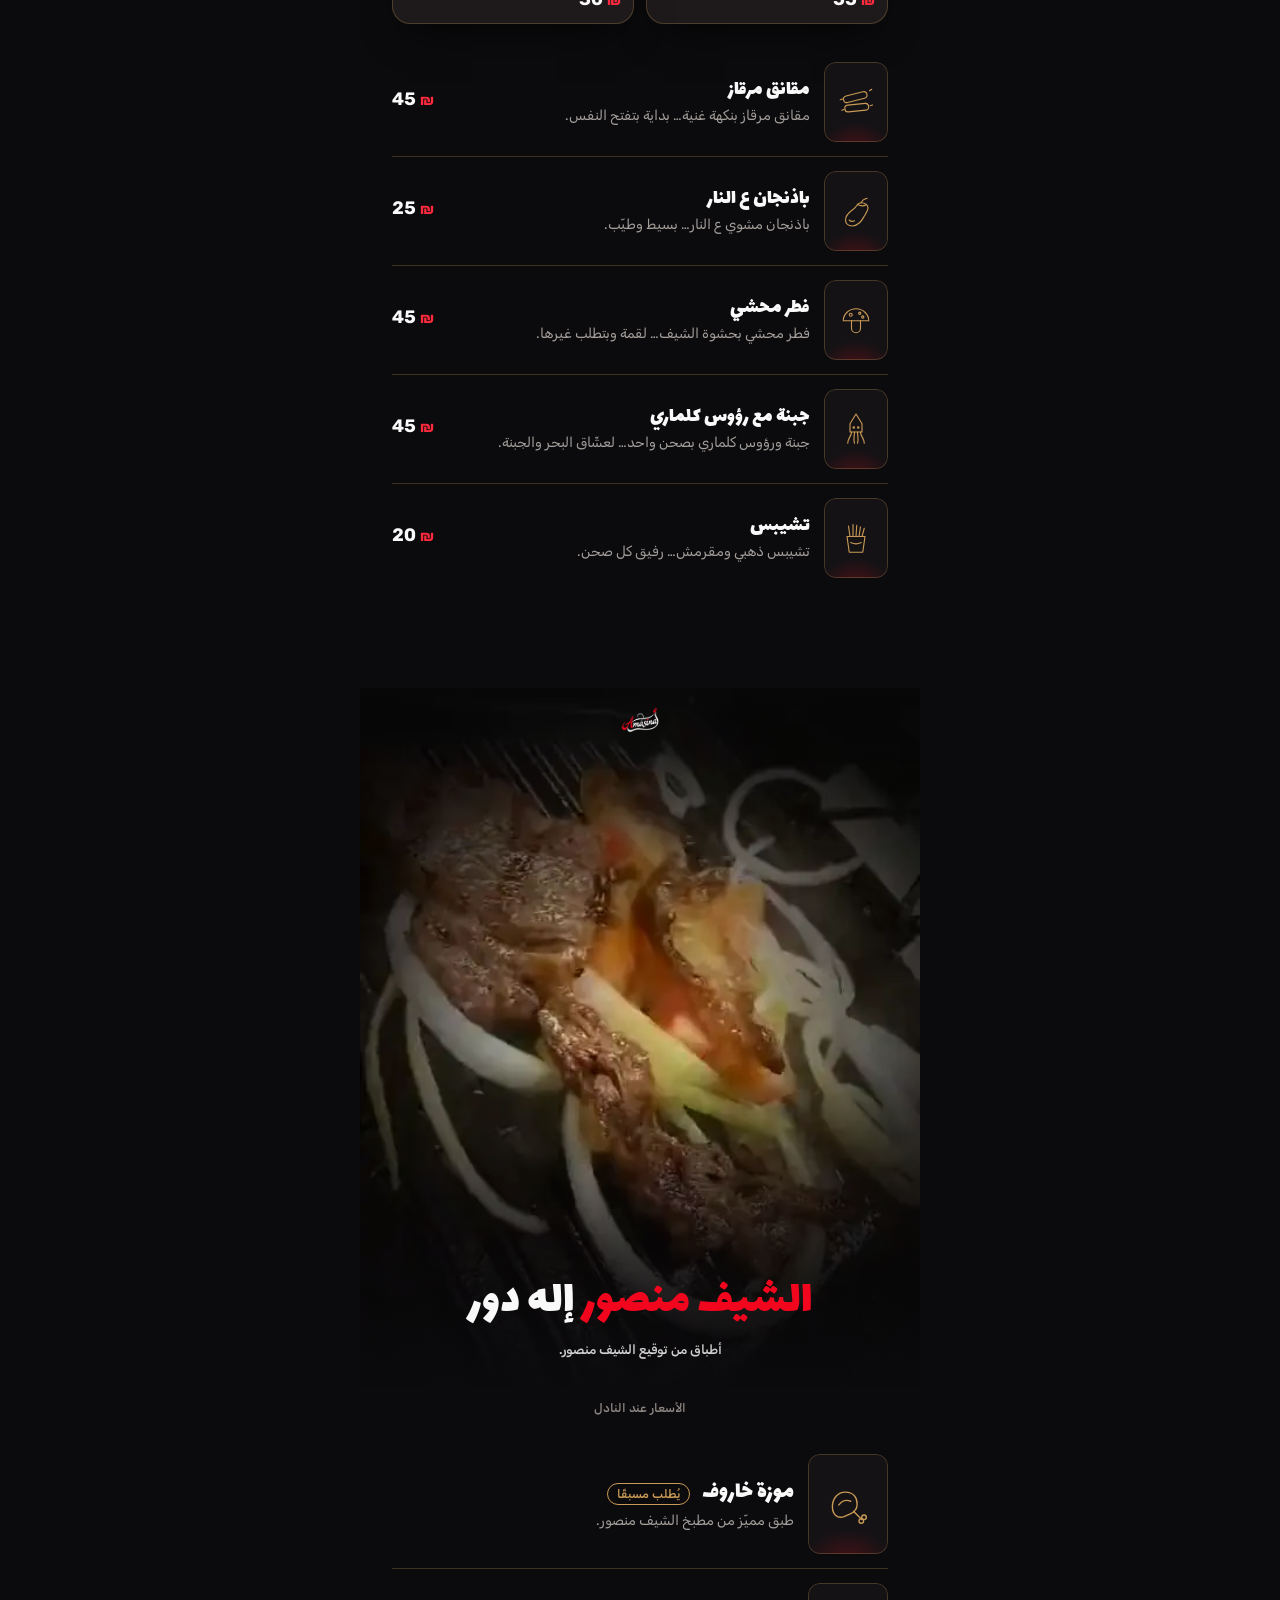
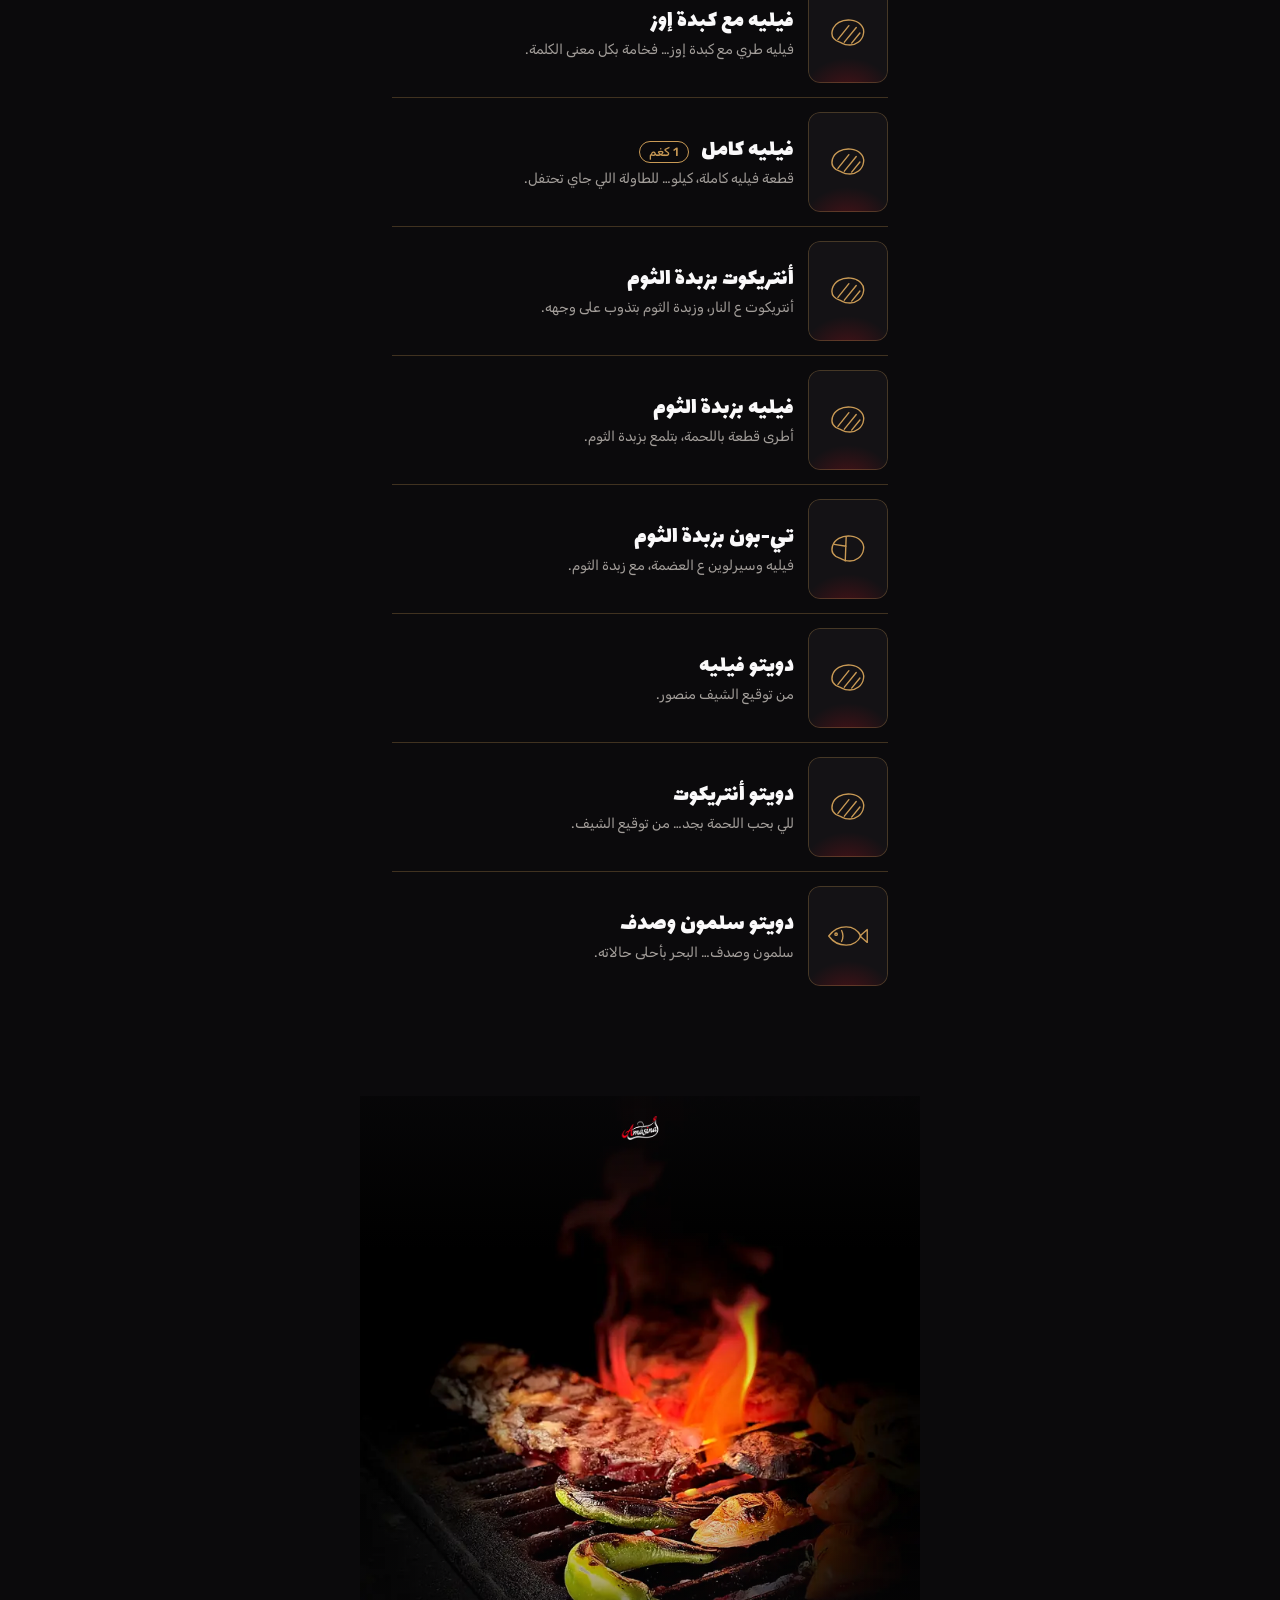
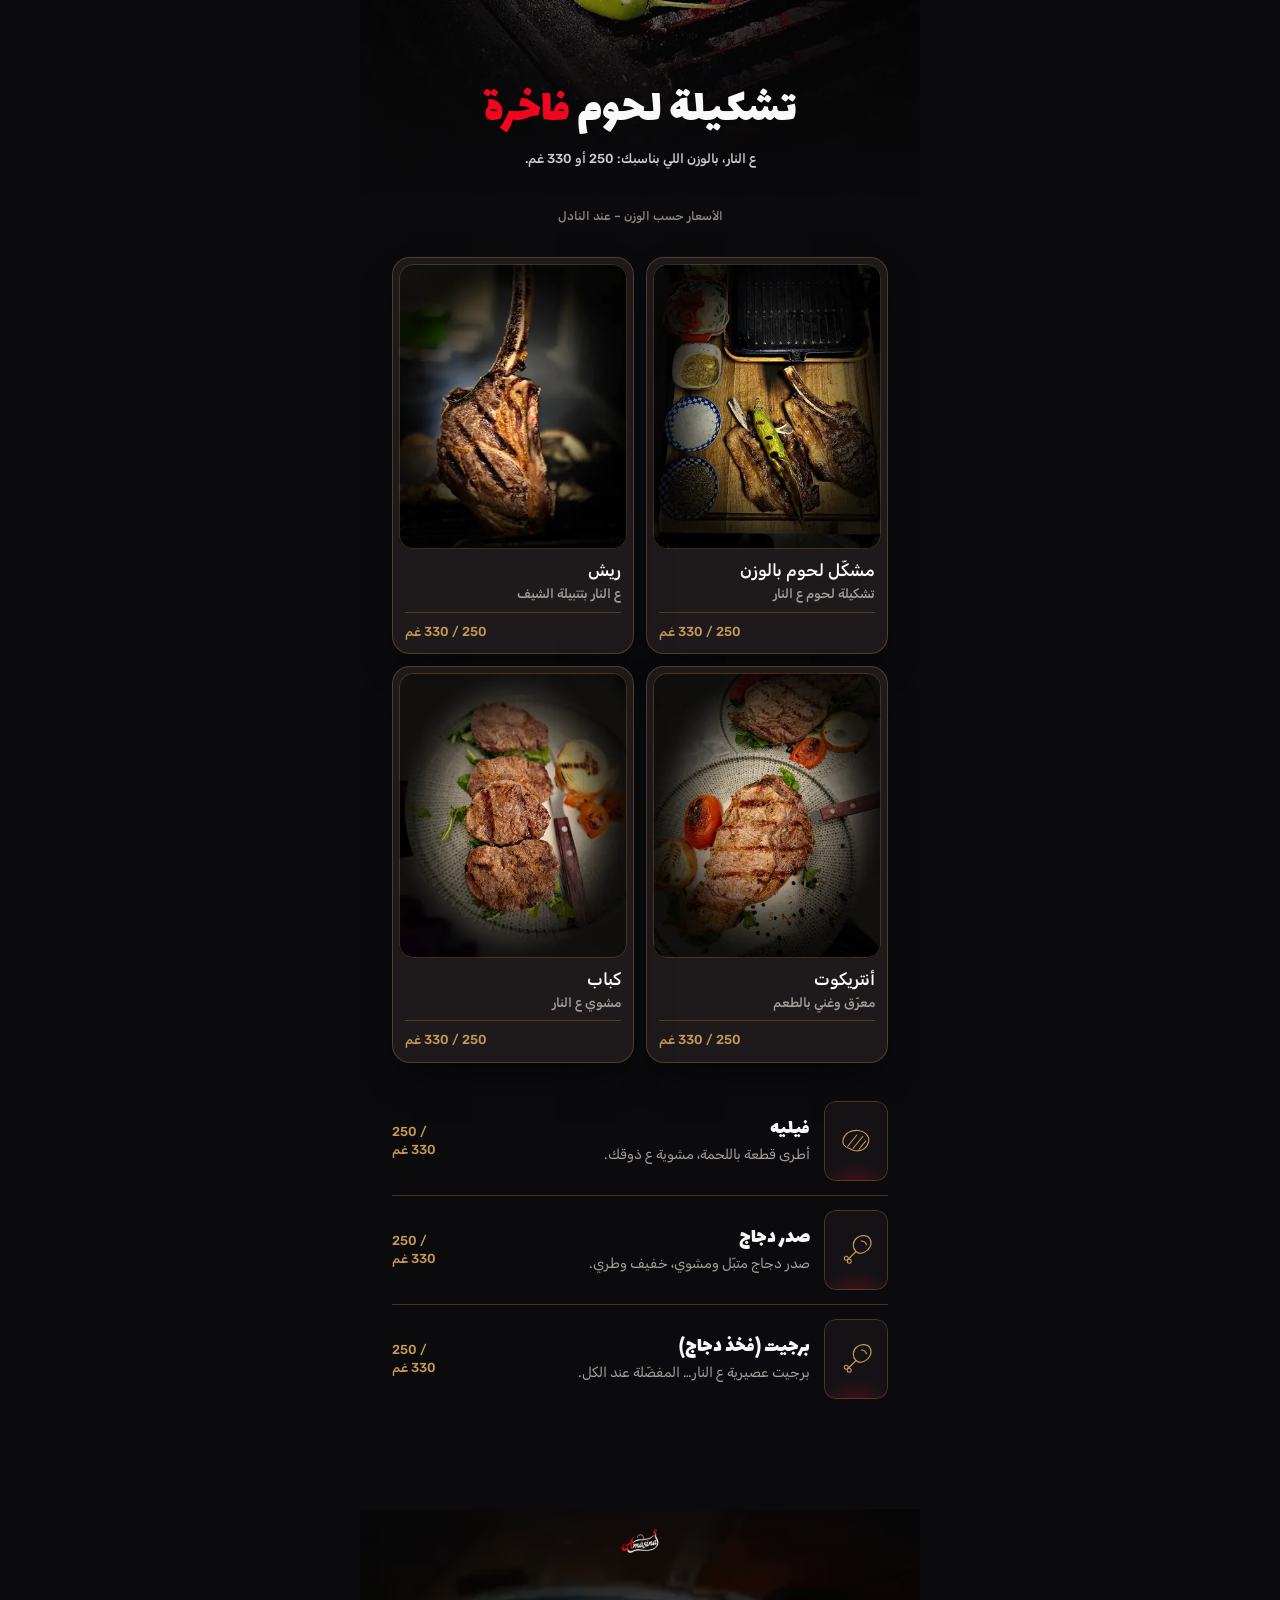
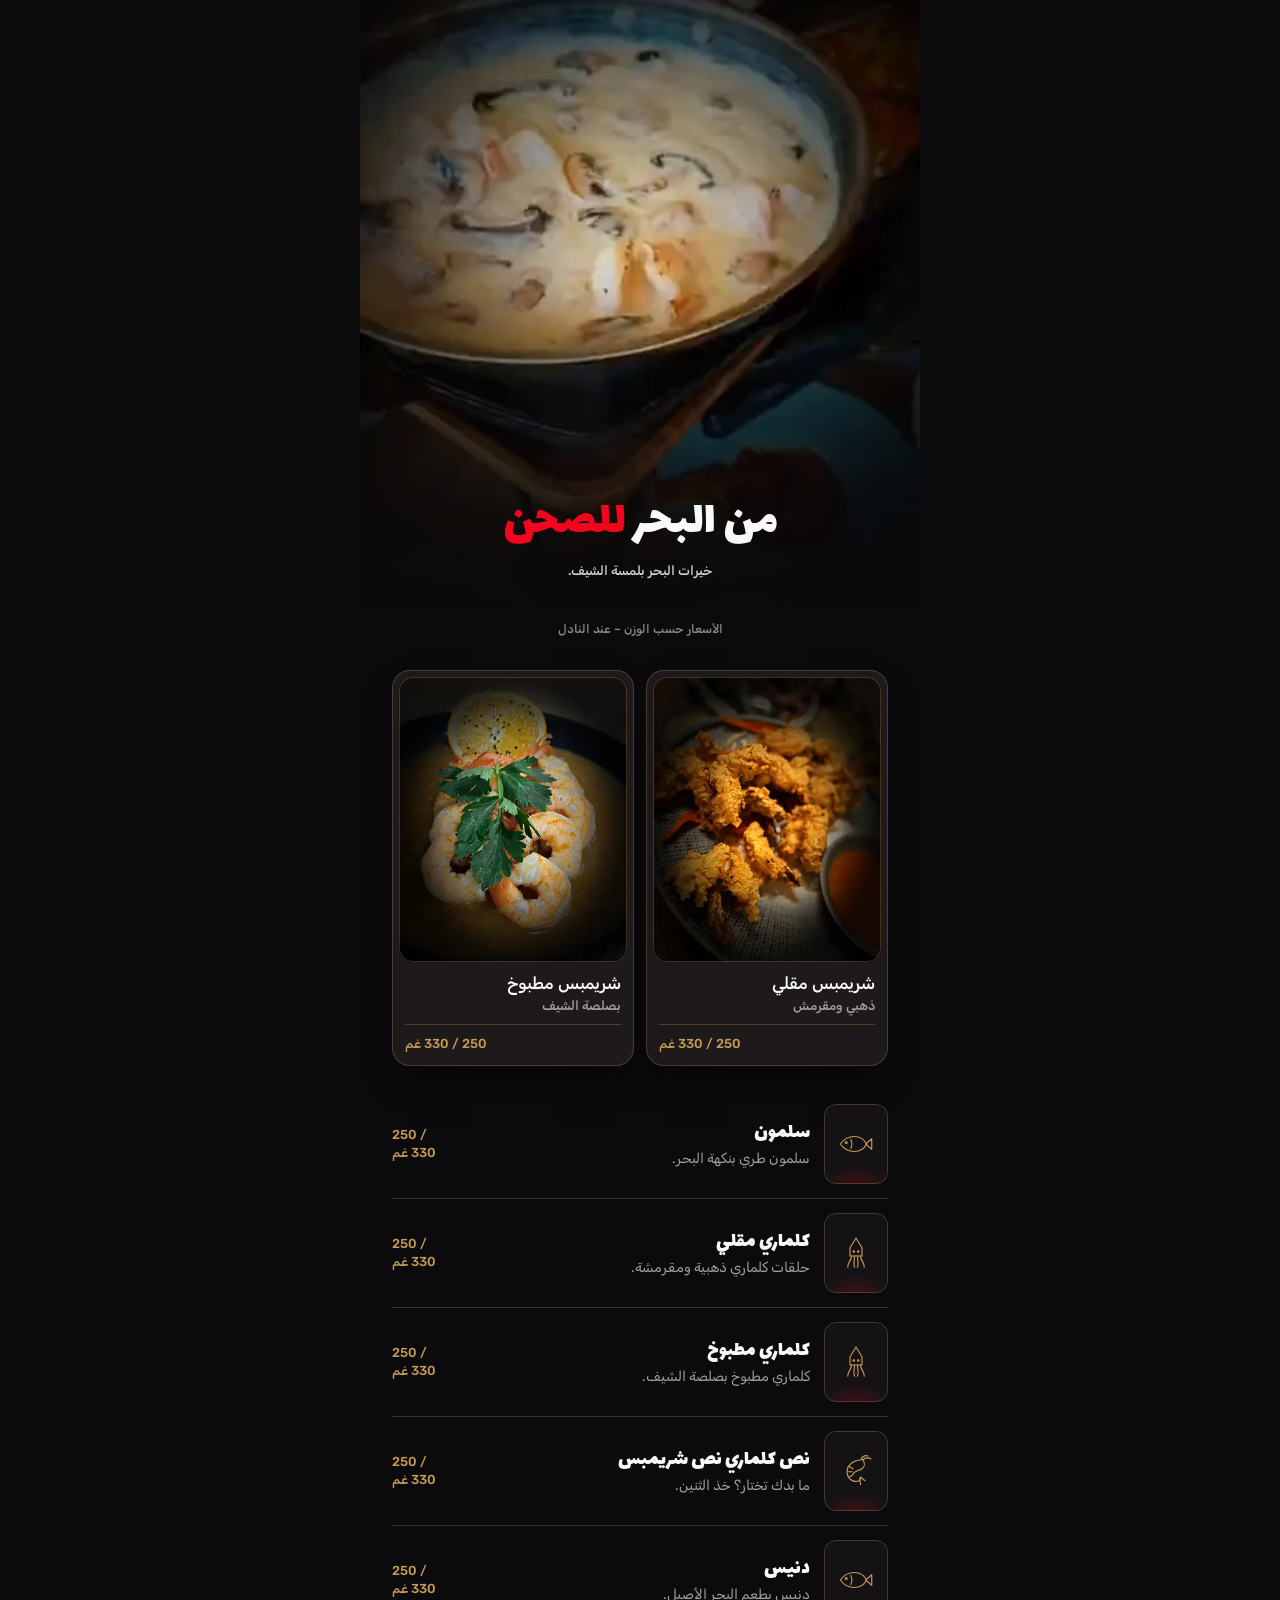
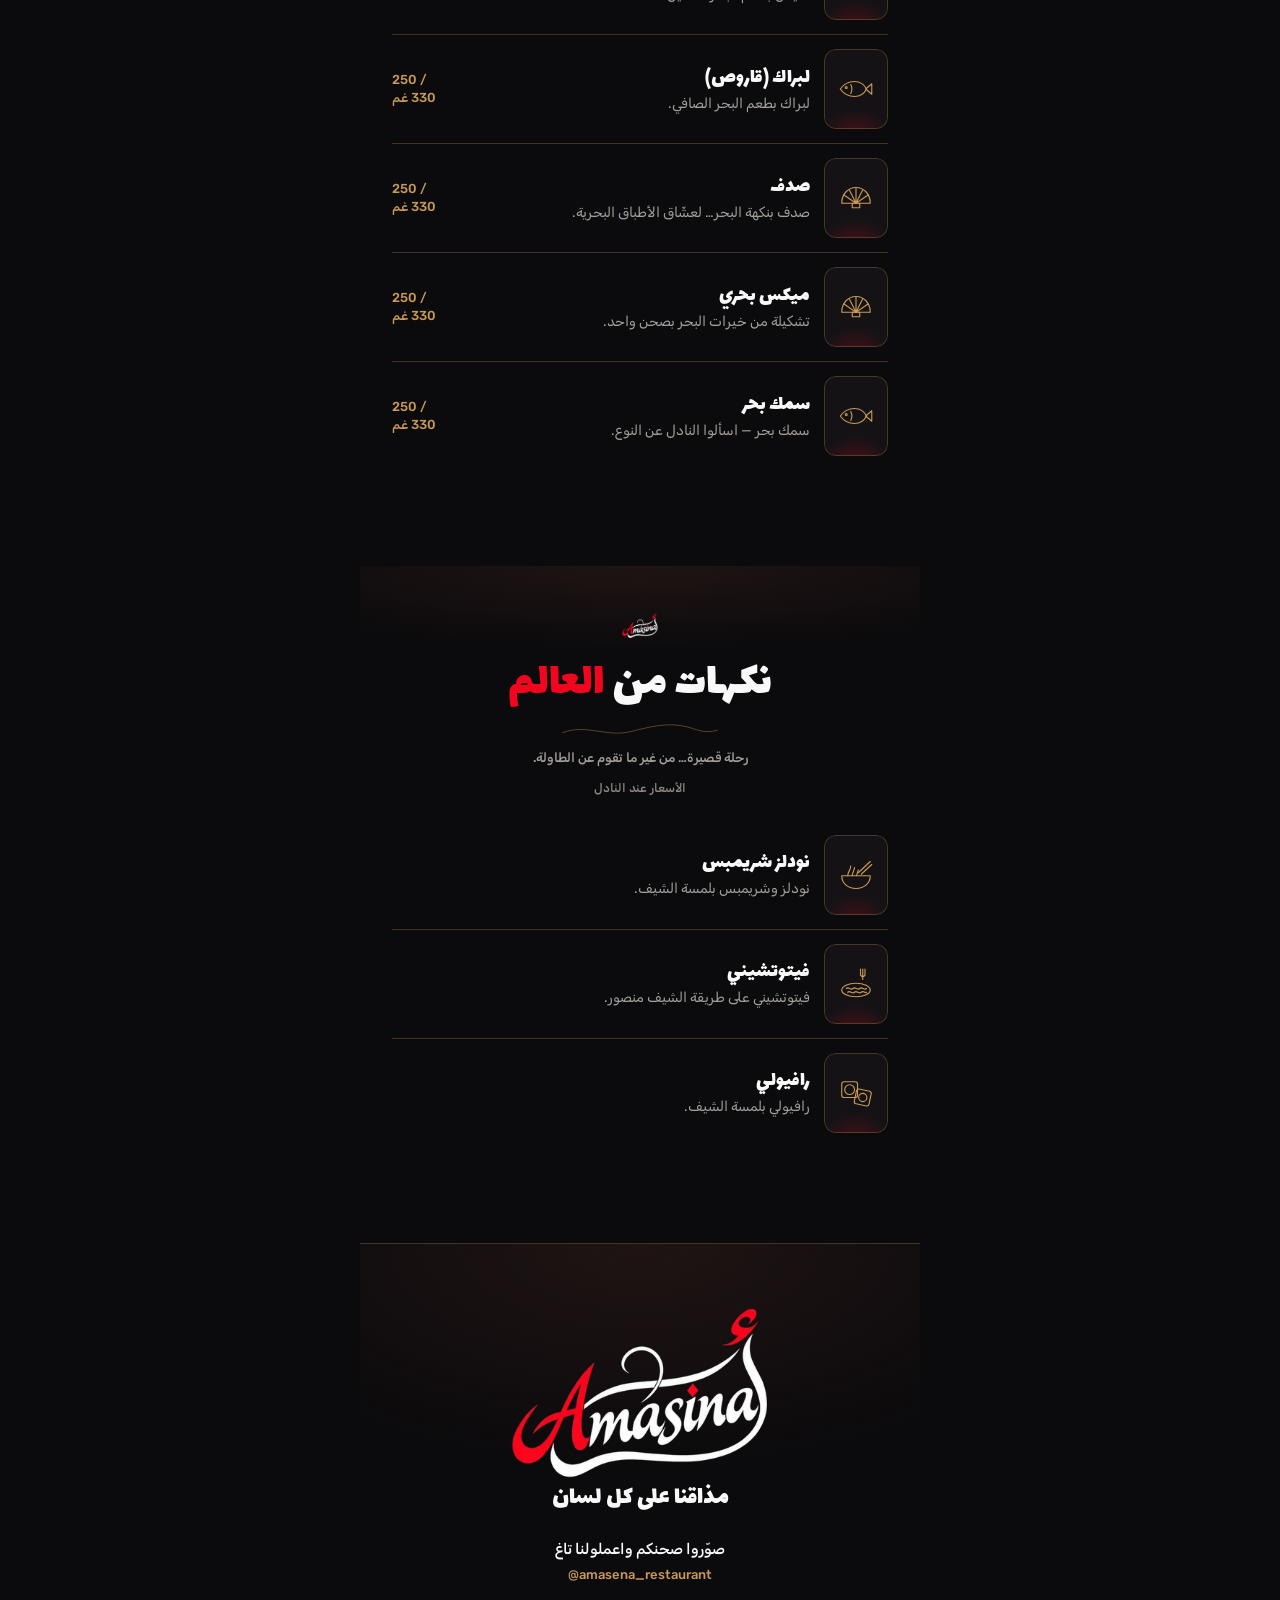
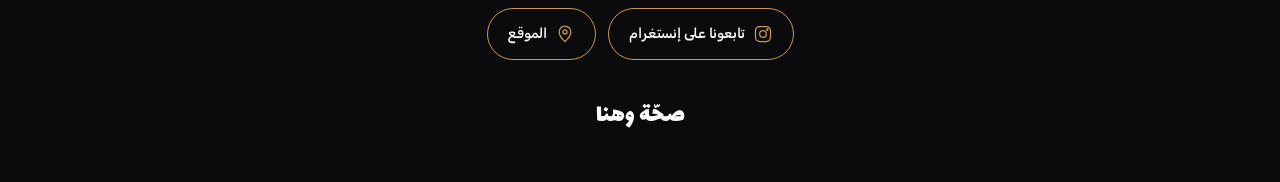
==== commit 5c20f05c: "fix: logo slogan follows the language (Hebrew tagline) Co-Authored-By: Claude Opus 5.5 <noreply@anth" ====
--- a/index.html
+++ b/index.html
@@ -10,8 +10,8 @@
 <meta property="og:title" content="Amasina · أماسينا — المنيو">
 <meta property="og:description" content="مذاقنا على كل لسان">
 <meta property="og:type" content="website">
-<meta property="og:image" content="https://aliabuliel.github.io/amasena-menu/assets/img/cover-og.jpg">
-<meta property="og:url" content="https://aliabuliel.github.io/amasena-menu/">
+<meta property="og:image" content="https://amasina.netlify.app/assets/img/cover-og.jpg">
+<meta property="og:url" content="https://amasina.netlify.app/">
 <link rel="icon" type="image/webp" href="assets/logo.webp">
 <link rel="preconnect" href="https://fonts.googleapis.com">
 <link rel="preconnect" href="https://fonts.gstatic.com" crossorigin>
@@ -49,7 +49,7 @@
 <div class="page">
 <div class="bar" id="bar">
  <div class="bar-top">
-  <a href="#top" class="bar-logo"><img src="assets/logo.webp" width="36" height="28" alt="Amasina – مذاقنا على كل لسان"></a>
+  <a href="#top" class="bar-logo"><img src="assets/logo-mark.webp" width="36" height="24" alt="Amasina – مذاقنا على كل لسان"></a>
   <div class="lt" role="group" aria-label="Language">
    <button type="button" lang="ar" data-lang="ar" aria-pressed="true">عربي</button><button type="button" lang="he" data-lang="he" aria-pressed="false">עברית</button><span class="lt-thumb" aria-hidden="true"></span>
   </div>
@@ -61,7 +61,7 @@
  <img class="cover-img" src="assets/img/cover-720.webp" srcset="assets/img/cover-720.webp 720w, assets/img/cover-1080.webp 1080w" sizes="(min-width:600px) 560px, 100vw" width="1080" height="1920" fetchpriority="high" decoding="async" alt="الشيف منصور بيقدّم لوح لحمة ع النار والبخار طالع منه" data-t="photos.cover.alt" data-attr="alt">
  <div class="cover-fade" aria-hidden="true"></div>
  <div class="embers" aria-hidden="true"><i></i><i></i><i></i><i></i><i></i><i></i><i></i><i></i></div>
- <img class="cover-logo" src="assets/logo-720.webp" srcset="assets/logo.webp 360w, assets/logo-720.webp 720w" sizes="180px" width="720" height="562" alt="Amasina – مذاقنا على كل لسان">
+ <div class="cover-logo brand"><img src="assets/logo-mark-720.webp" srcset="assets/logo-mark.webp 360w, assets/logo-mark-720.webp 720w" sizes="180px" width="720" height="472" alt="Amasina – مذاقنا على كل لسان"><span class="slogan" data-t="marketing.brand.slogan" aria-hidden="true">مذاقنا على كل لسان</span></div>
  <div class="lt lt-cover" role="group" aria-label="Language">
   <button type="button" lang="ar" data-lang="ar" aria-pressed="true">عربي</button><button type="button" lang="he" data-lang="he" aria-pressed="false">עברית</button><span class="lt-thumb" aria-hidden="true"></span>
  </div>
@@ -85,7 +85,7 @@
 
  <section class="sec salads" id="salads" aria-labelledby="h-salads">
   <div class="head rv">
-   <img class="mark" src="assets/logo.webp" width="31" height="24" alt="" aria-hidden="true">
+   <img class="mark" src="assets/logo-mark.webp" width="31" height="20" alt="" aria-hidden="true">
    <h2 id="h-salads" class="h1" data-t="marketing.salad_offer.headline" data-rich>تشكيلة <em class="kw">سلطات</em></h2>
    <svg class="swash" aria-hidden="true"><use href="#swash"/></svg>
    <p class="sub" data-t="marketing.salad_offer.subline">من إيد الشيف لطاولتكم — السعر للشخص.</p>
@@ -114,7 +114,7 @@
 </main>
 
 <footer class="foot">
- <img class="foot-logo" src="assets/logo-720.webp" srcset="assets/logo.webp 360w, assets/logo-720.webp 720w" sizes="260px" width="720" height="562" loading="lazy" decoding="async" alt="Amasina – مذاقنا على كل لسان">
+ <div class="foot-logo brand"><img src="assets/logo-mark-720.webp" srcset="assets/logo-mark.webp 360w, assets/logo-mark-720.webp 720w" sizes="260px" width="720" height="472" loading="lazy" decoding="async" alt="Amasina – مذاقنا على كل لسان"><span class="slogan" data-t="marketing.brand.slogan" aria-hidden="true">مذاقنا على كل لسان</span></div>
  <p class="foot-cta" data-t="marketing.footer.cta">صوّروا صحنكم واعملولنا تاغ</p>
  <p class="foot-handle"><bdi dir="ltr">@amasena_restaurant</bdi></p>
  <div class="foot-btns">
--- a/styles.css
+++ b/styles.css
@@ -214,3 +214,11 @@
 /* QA 2026-11-13: cover toggle and logo collided at 360-390 px; narrower cover toggle (2 x 50 px) and logo */
 .lt-cover{inset-inline-end:12px;width:100px}
 .cover-logo{width:min(34vw,180px)}
+
+/* 2026-11-14: logo tagline is live text so it follows the language (logo-mark.webp = script only) */
+.brand{display:flex;flex-direction:column;align-items:center}
+.brand img{display:block;width:100%;height:auto}
+.brand .slogan{margin-top:.2em;font:400 calc(var(--bw,180px)*.1)/1.2 var(--f-display);color:var(--white);white-space:nowrap}
+.cover-logo.brand{--bw:min(34vw,180px)}
+.foot-logo.brand{--bw:min(60vw,260px);width:var(--bw)}
+html:lang(he) .brand .slogan{font-size:calc(var(--bw,180px)*.095)}
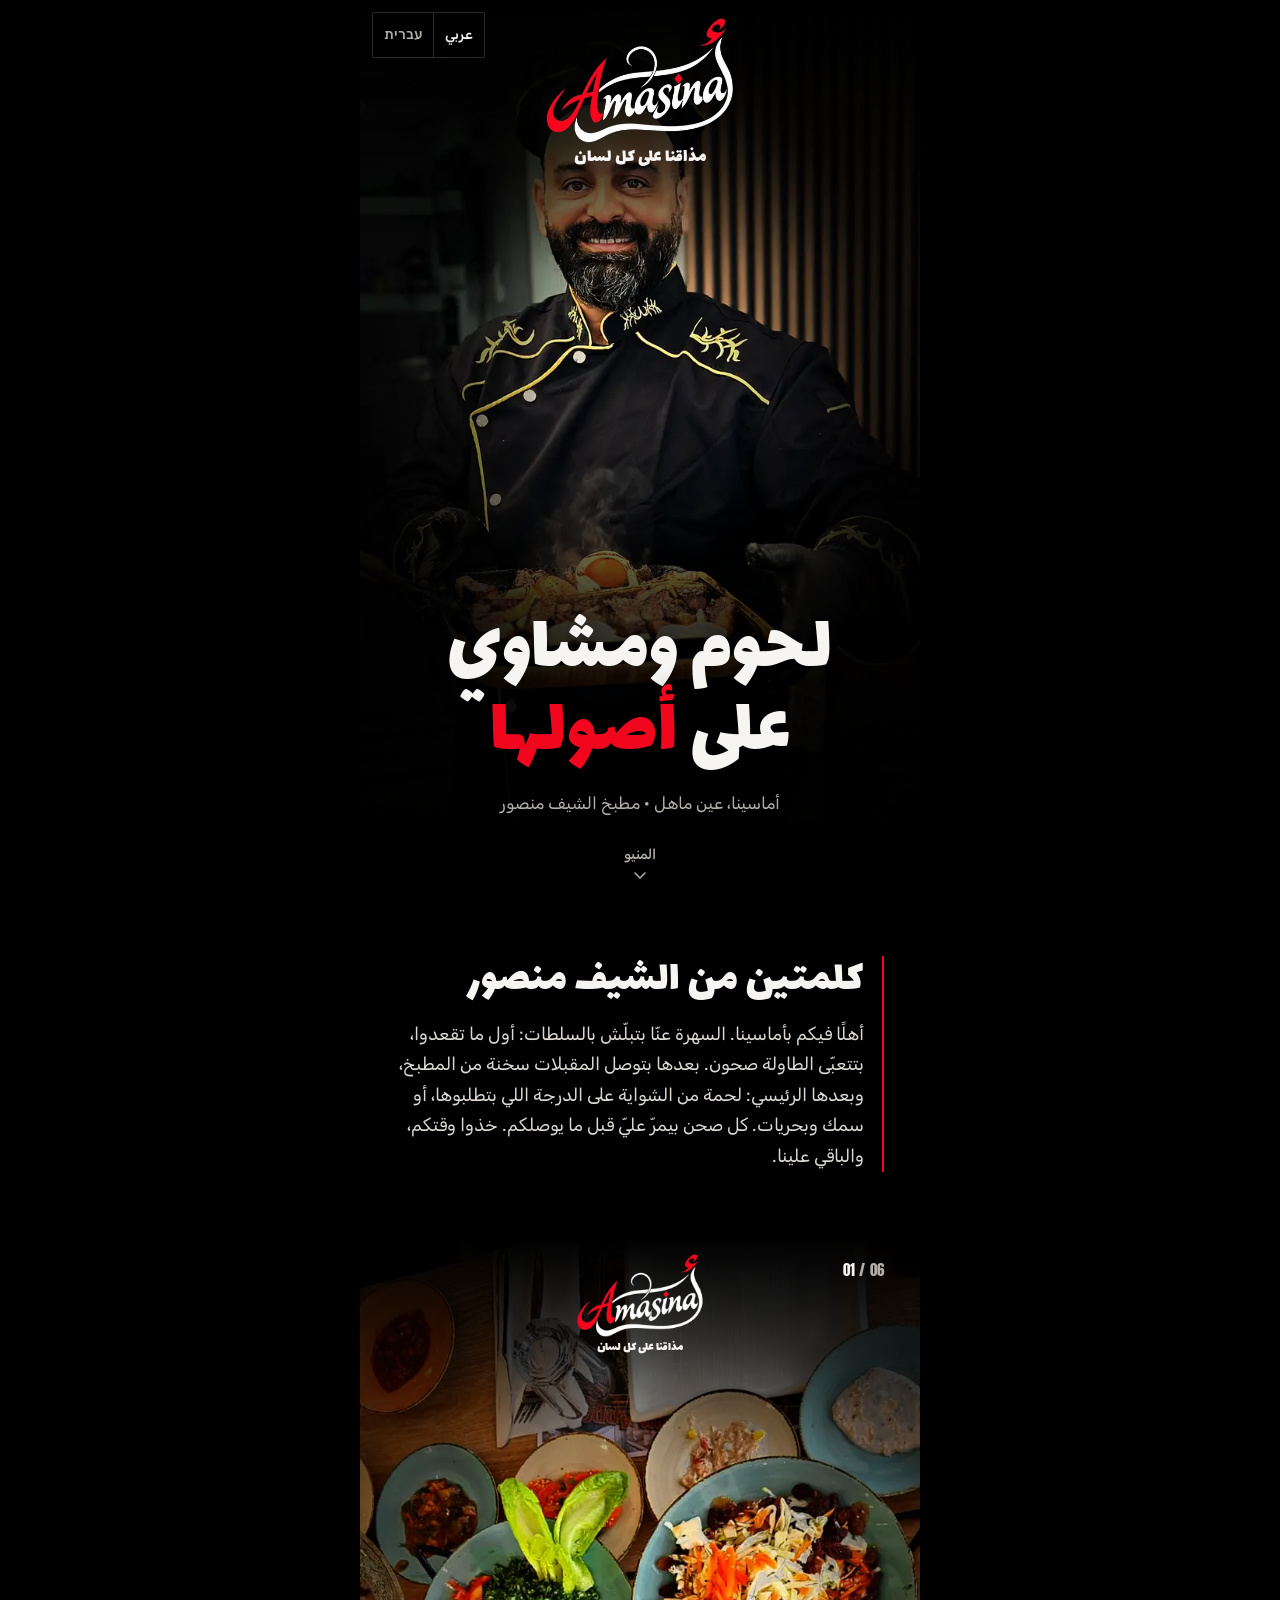
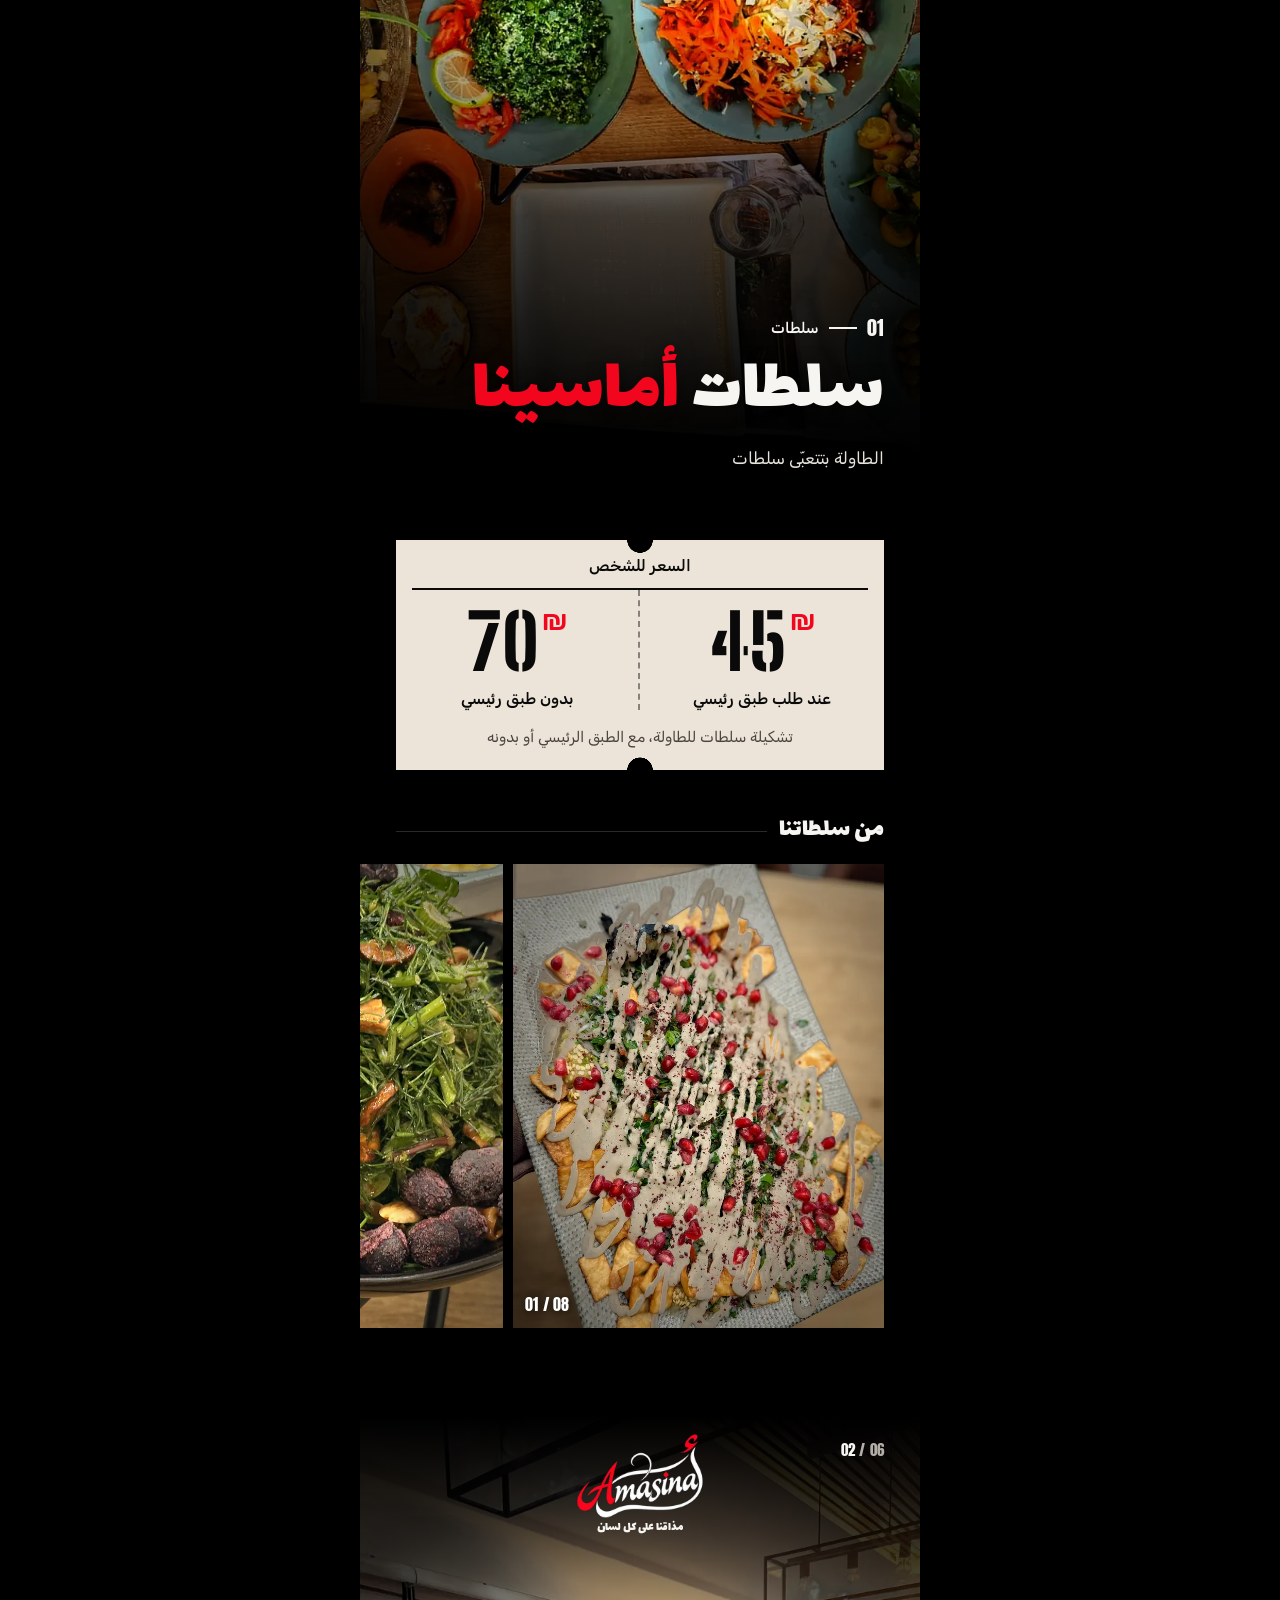
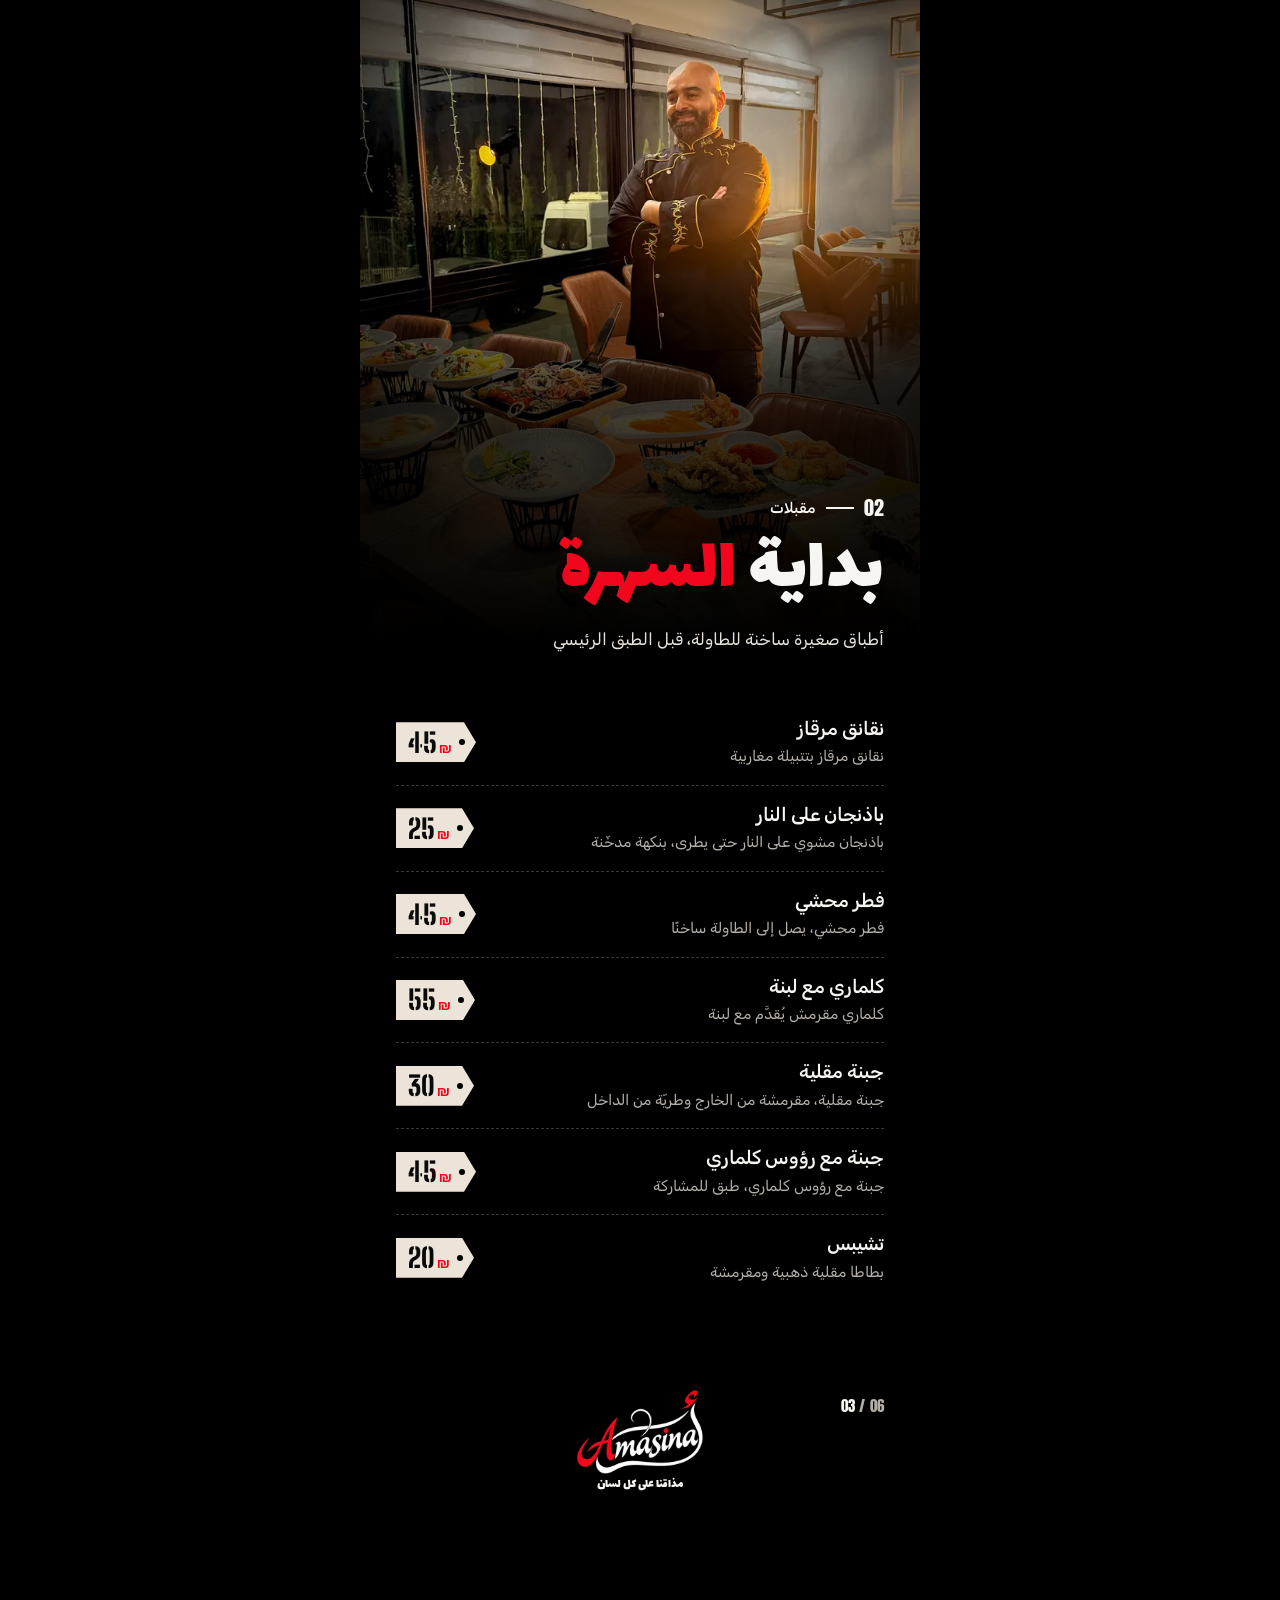
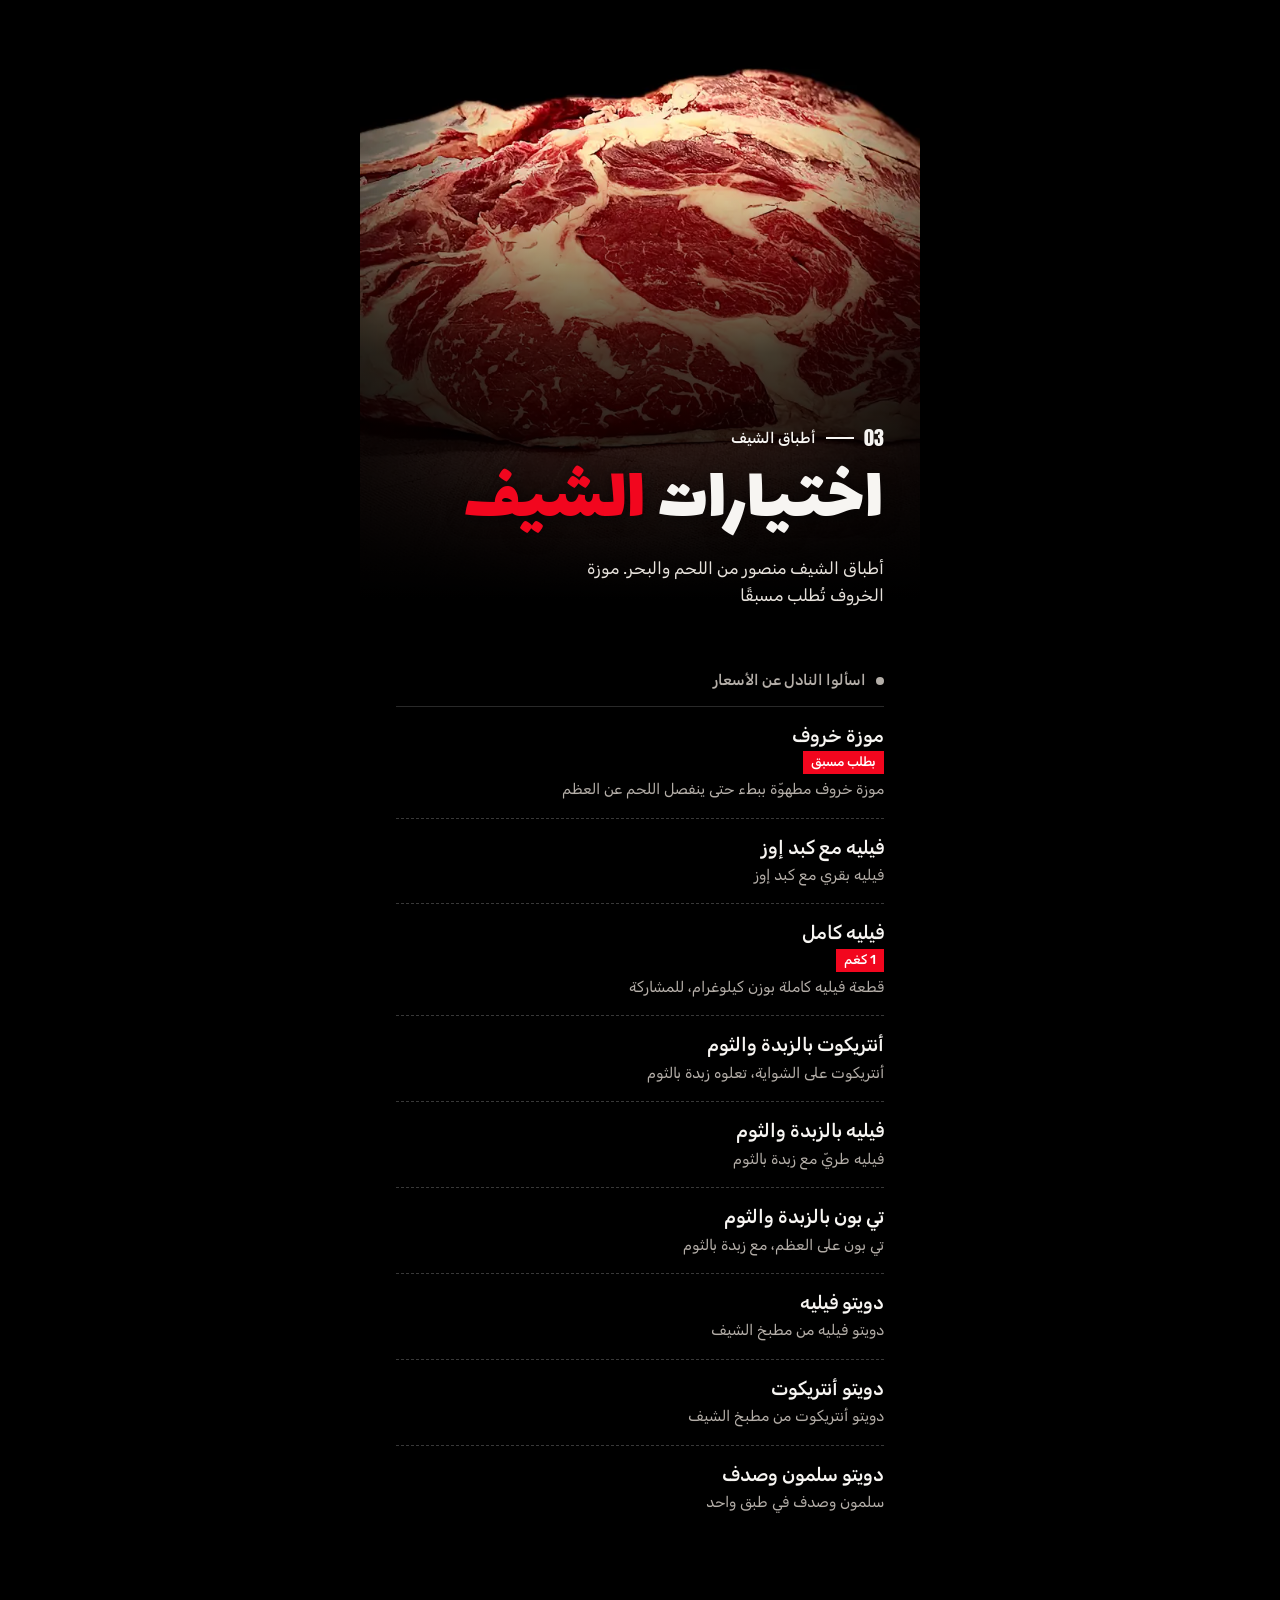
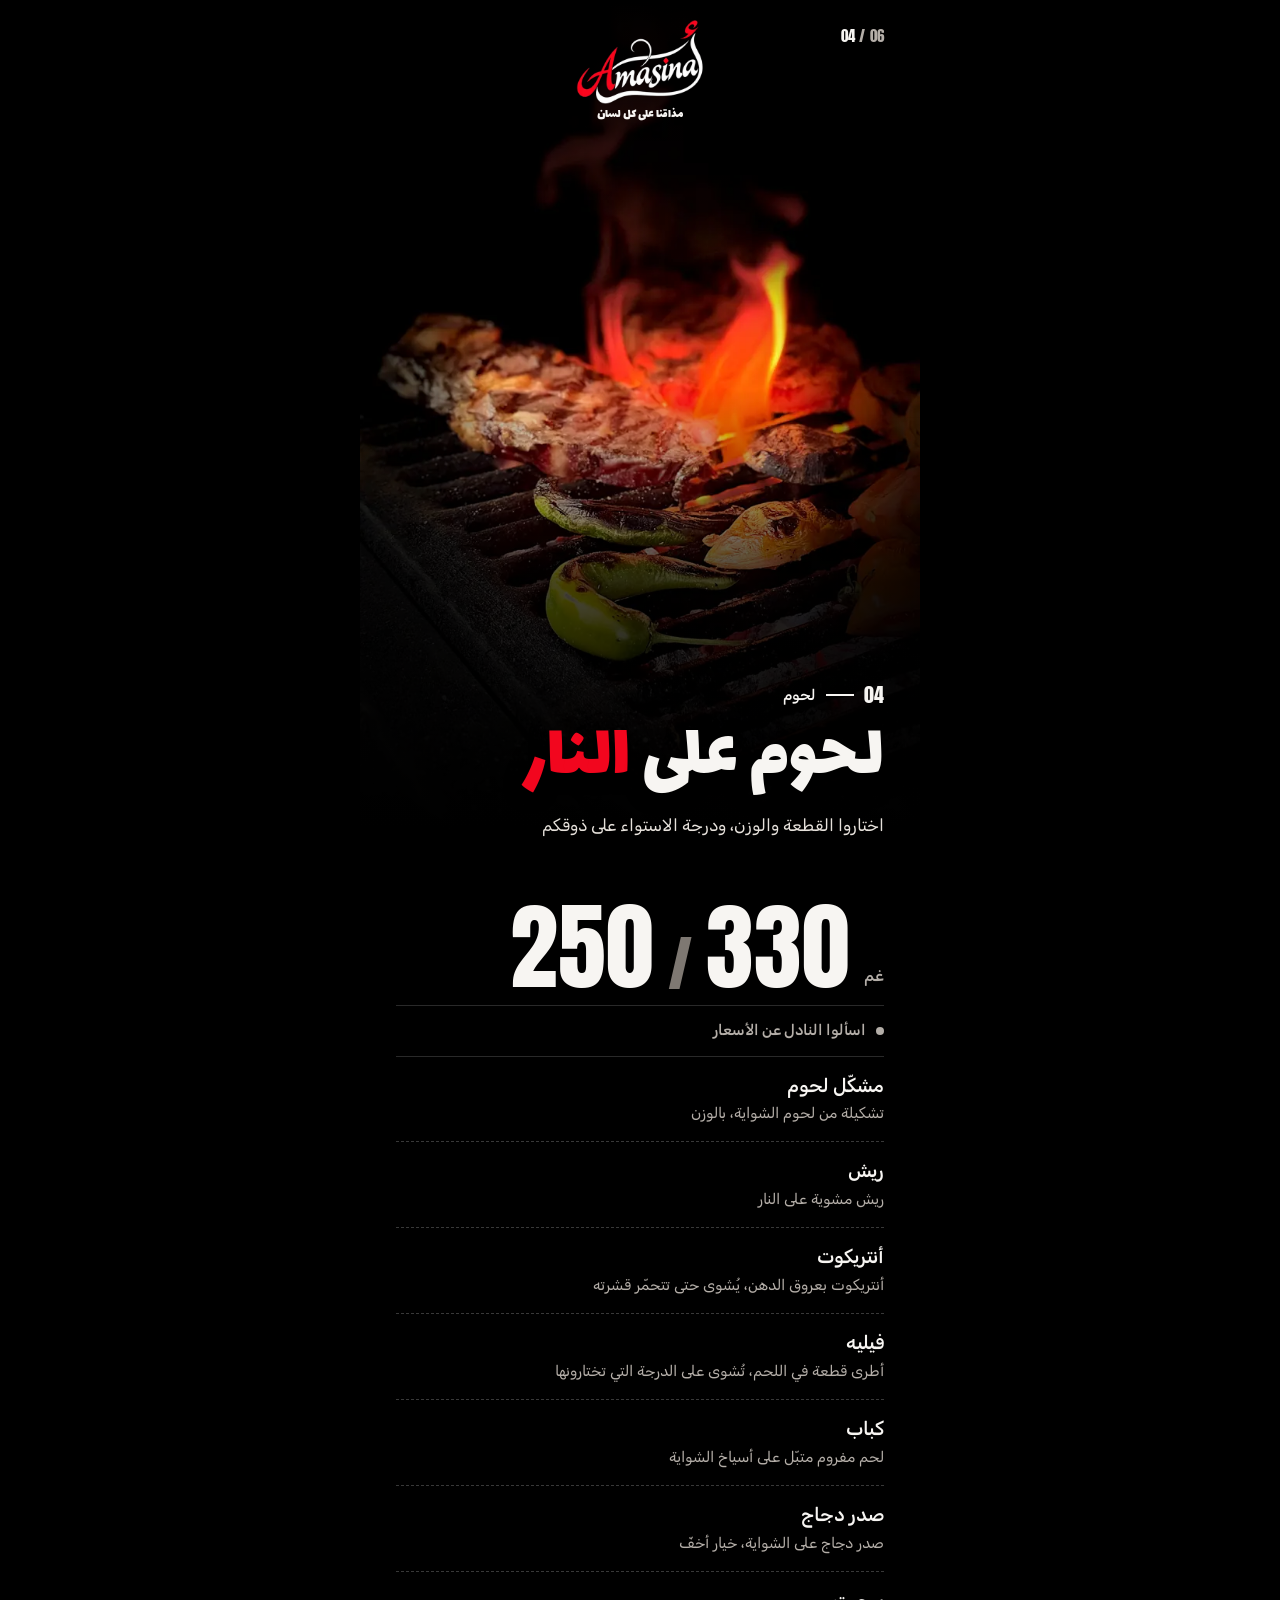
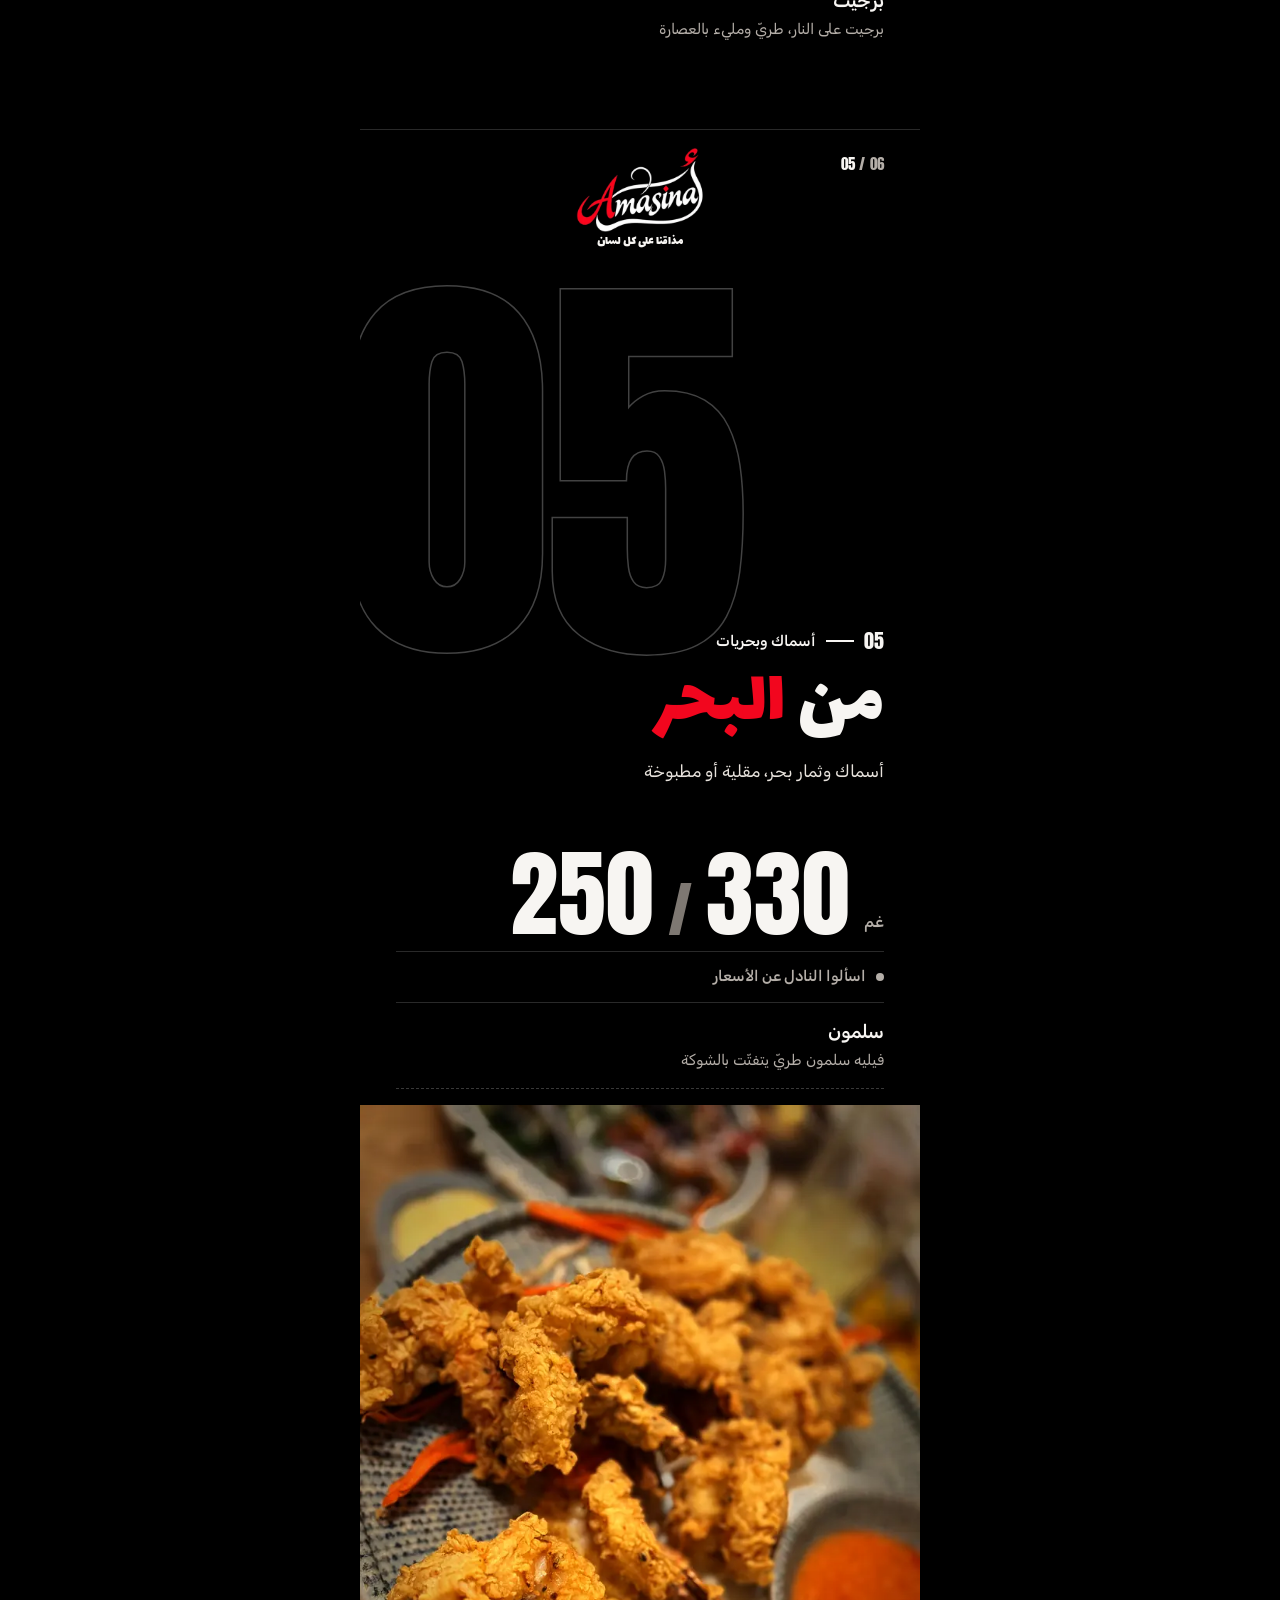
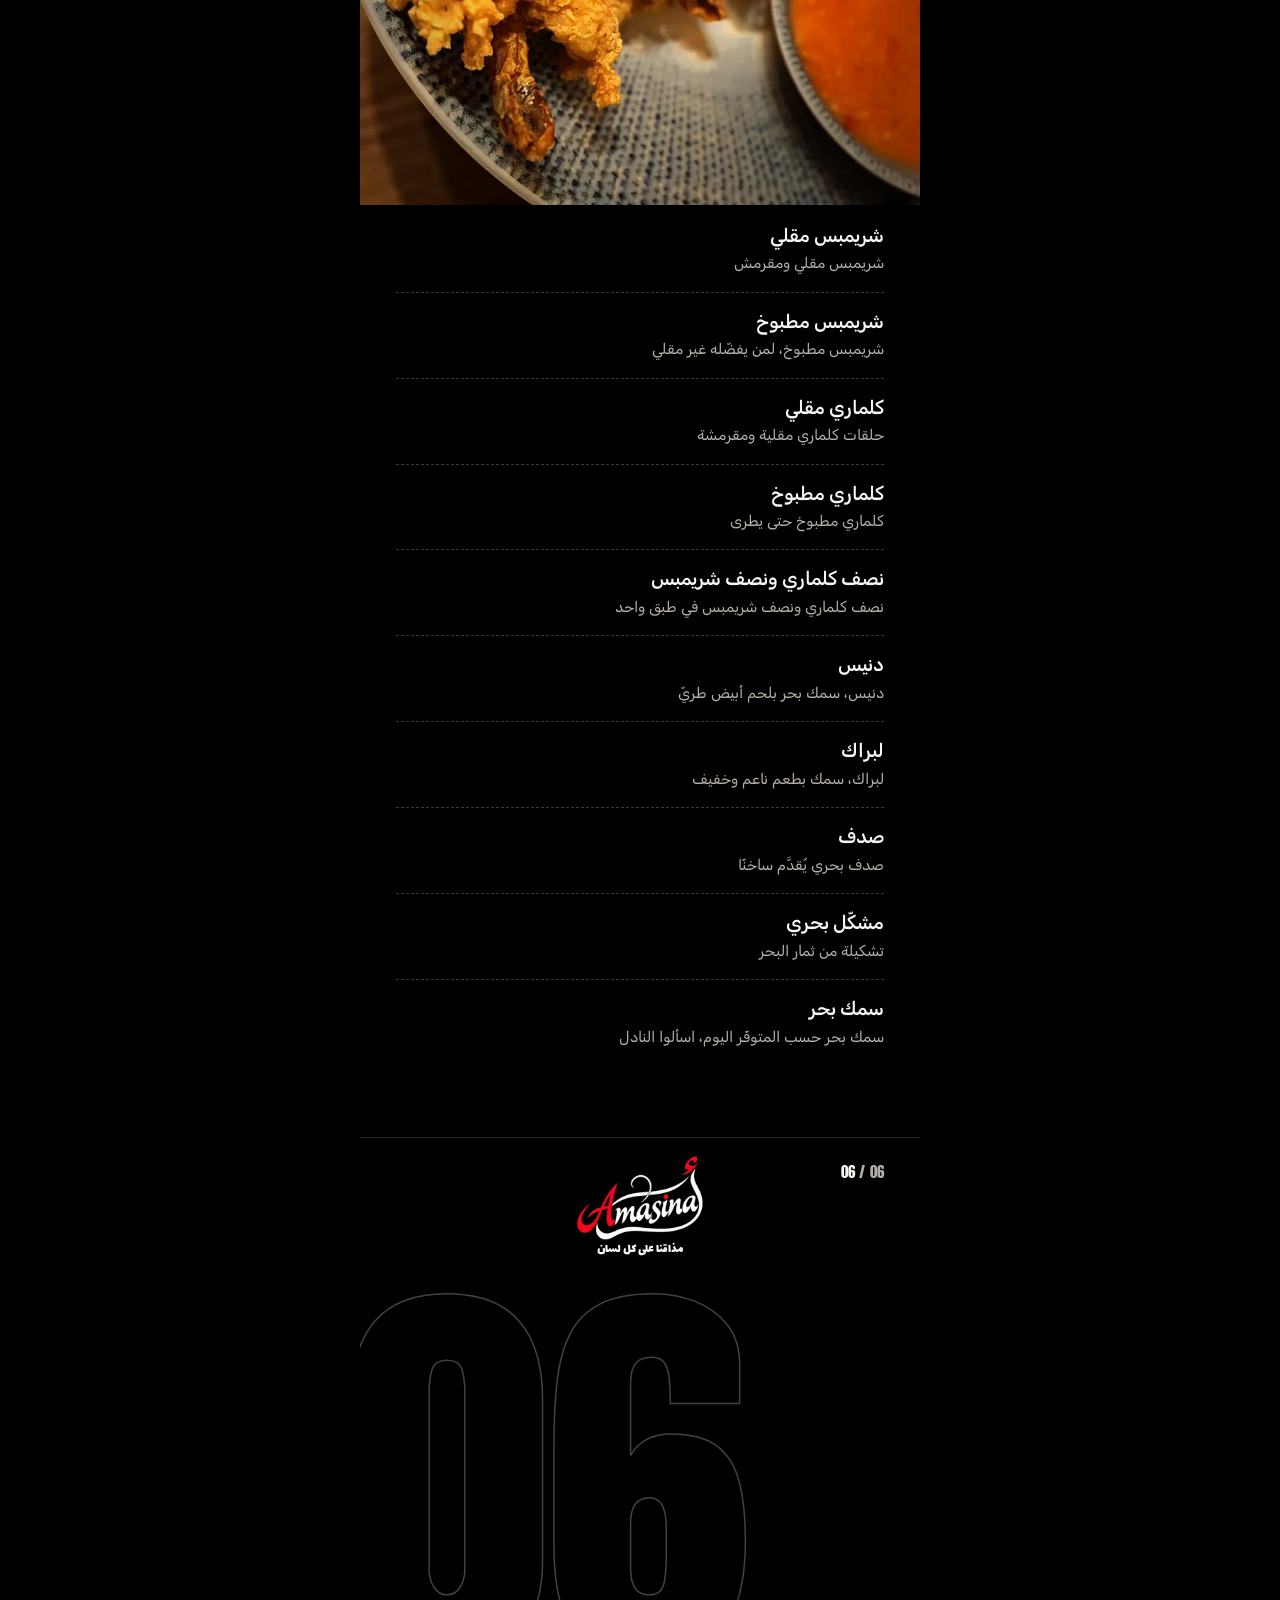
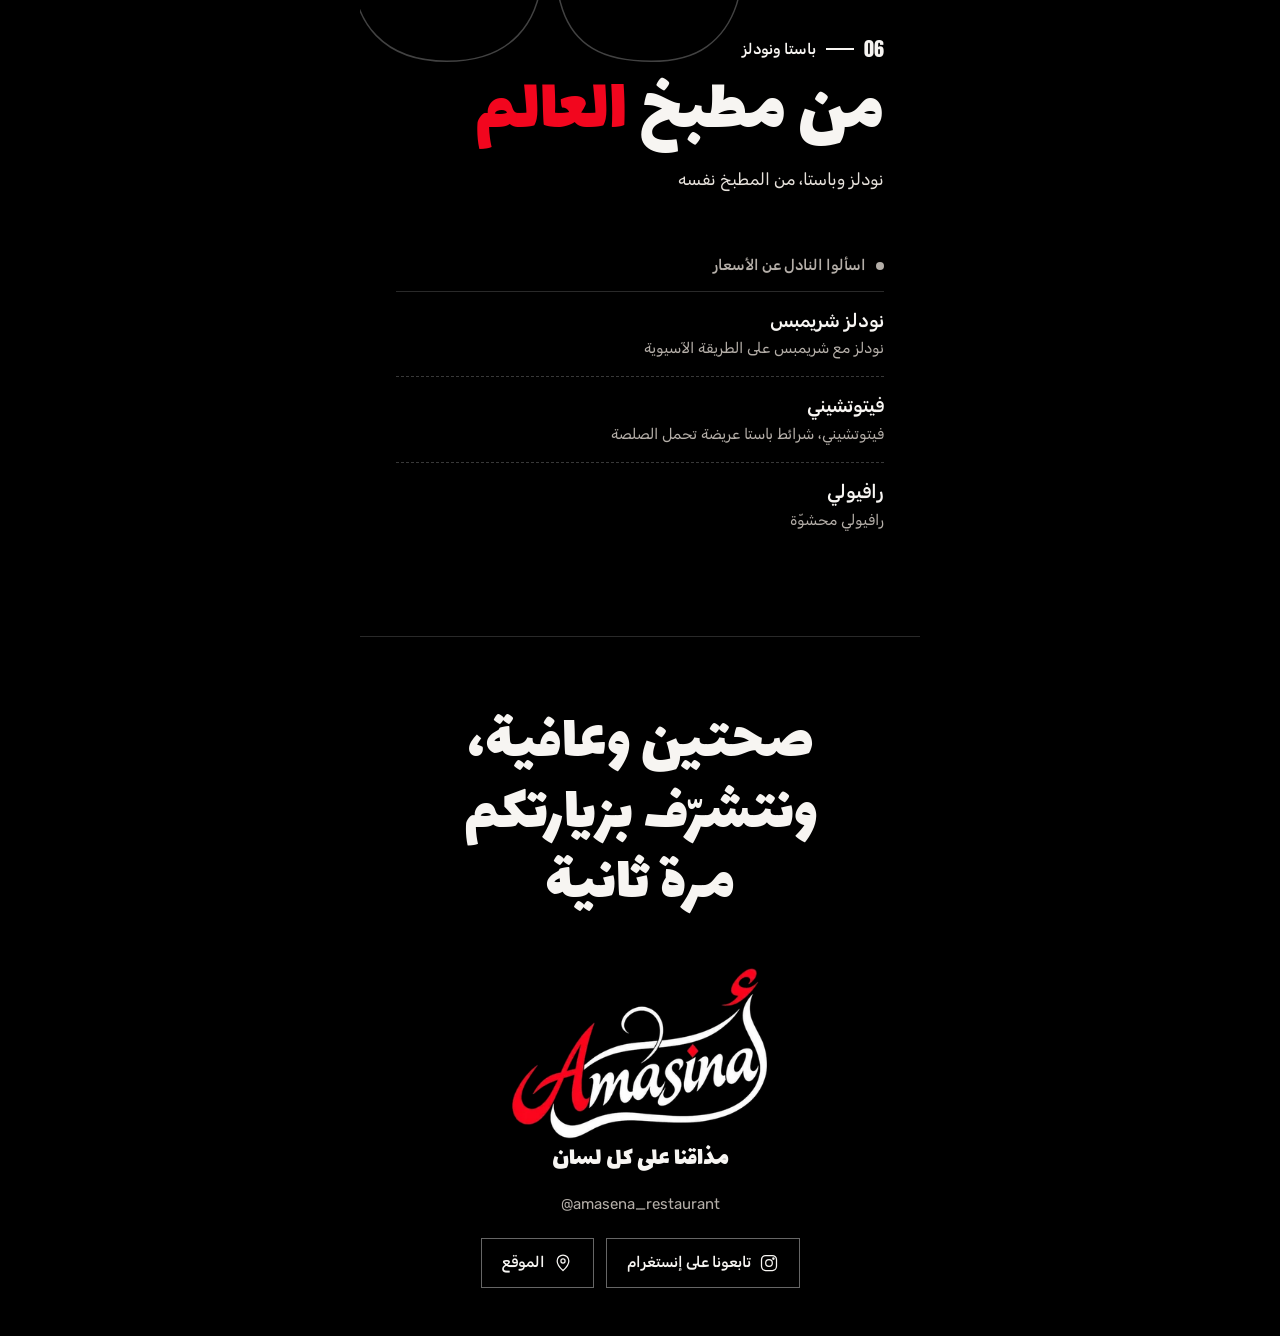
==== commit d2005dc6: "feat: poster design A with C's price tags and dish rows, professional copy Co-Authored-By: Claude Op" ====
--- a/index.html
+++ b/index.html
@@ -3,110 +3,81 @@
 <head>
 <meta charset="utf-8">
 <meta name="viewport" content="width=device-width,initial-scale=1,viewport-fit=cover">
-<meta name="theme-color" content="#0B0A0C">
+<meta name="theme-color" content="#000000">
 <meta name="color-scheme" content="dark">
-<title>Amasina · أماسينا — المنيو</title>
-<meta name="description" content="منيو مطعم أماسينا – عين ماهل. مذاقنا على كل لسان.">
-<meta property="og:title" content="Amasina · أماسينا — المنيو">
+<title>أماسينا | المنيو</title>
+<meta name="description" content="منيو مطعم أماسينا، عين ماهل">
+<meta property="og:title" content="أماسينا | المنيو">
 <meta property="og:description" content="مذاقنا على كل لسان">
 <meta property="og:type" content="website">
 <meta property="og:image" content="https://amasina.netlify.app/assets/img/cover-og.jpg">
-<meta property="og:url" content="https://amasina.netlify.app/">
 <link rel="icon" type="image/webp" href="assets/logo.webp">
 <link rel="preconnect" href="https://fonts.googleapis.com">
 <link rel="preconnect" href="https://fonts.gstatic.com" crossorigin>
 <link rel="preload" as="image" href="assets/img/cover-720.webp" imagesrcset="assets/img/cover-720.webp 720w, assets/img/cover-1080.webp 1080w" imagesizes="(min-width:600px) 560px, 100vw" fetchpriority="high">
-<link rel="stylesheet" href="https://fonts.googleapis.com/css2?family=Lalezar&family=Suez+One&family=Rubik:wght@400;500;700&display=swap">
+<link rel="stylesheet" href="https://fonts.googleapis.com/css2?family=Anton&family=Lalezar&family=Suez+One&family=Rubik:wght@400;500&display=swap">
+<link rel="stylesheet" href="https://fonts.googleapis.com/css2?family=Big+Shoulders+Stencil:wght@800&text=0123456789&display=swap">
 <link rel="stylesheet" href="styles.css">
 </head>
 <body>
 <svg width="0" height="0" style="position:absolute" aria-hidden="true" focusable="false">
  <defs>
-  <symbol id="i-sausage" viewBox="0 0 48 48"><rect x="7" y="13" width="32" height="9" rx="4.5" transform="rotate(-14 23 17.5)"/><rect x="9" y="27" width="32" height="9" rx="4.5" transform="rotate(-6 25 31.5)"/><path d="M6 20l-3 1M42 9l3-2M8 34l-3 1M43 29l3-1"/></symbol>
-  <symbol id="i-eggplant" viewBox="0 0 48 48"><path d="M31 13c-3 0-5 2-7 5-4 6-14 8-14 18 0 5 4 8 9 8 9 0 13-8 16-13 3-5 5-8 5-11 0-4-4-7-9-7z"/><path d="M31 13c1-3 4-5 8-6M26 15c3 2 7 3 11 1"/><path d="M15 36c2 2 5 2 7 1"/></symbol>
-  <symbol id="i-mushroom" viewBox="0 0 48 48"><path d="M7 25c0-9 8-16 17-16s17 7 17 16z"/><path d="M18 25v10a6 6 0 0 0 12 0V25"/><circle cx="17" cy="17" r="2"/><circle cx="29" cy="15" r="1.5"/><circle cx="33" cy="20" r="1.5"/></symbol>
-  <symbol id="i-squid" viewBox="0 0 48 48"><path d="M24 4l8 13v11H16V17z"/><path d="M18 28c0 6-5 8-5 15M22 28c0 6-2 9 0 15M26 28c0 6 2 9 0 15M30 28c0 6 5 8 5 15"/><circle cx="21" cy="22" r="1"/><circle cx="27" cy="22" r="1"/></symbol>
-  <symbol id="i-fries" viewBox="0 0 48 48"><path d="M12 22h24l-3 21H15z"/><path d="M16 22l-2-14M20 22V6M24 22l1-15M28 22l2-13M32 22l3-11"/><path d="M17 30c4 2 10 2 14 0"/></symbol>
-  <symbol id="i-cheese" viewBox="0 0 48 48"><path d="M5 31l29-15 9 7v14H5z"/><path d="M5 31h38"/><circle cx="16" cy="35" r="1.5"/><circle cx="31" cy="33.5" r="2"/><circle cx="25" cy="26" r="1.5"/></symbol>
-  <symbol id="i-shank" viewBox="0 0 48 48"><path d="M7 27c0-9 6-16 14-16 9 0 13 6 13 13 0 5-3 9-8 11l-7 3c-7 2-12-3-12-11z"/><path d="M30 32l9 9"/><circle cx="41.5" cy="38.5" r="2.5"/><circle cx="38.5" cy="42.5" r="2.5"/><path d="M14 25c3-4 8-6 13-4"/></symbol>
-  <symbol id="i-steak" viewBox="0 0 48 48"><path d="M7 21c2-7 10-12 20-11 9 1 15 7 14 14-1 8-8 14-17 13-4 0-6-2-9-3-6-2-10-6-8-13z"/><path d="M13 31l12-15M20 34l13-16M28 35l9-11"/></symbol>
-  <symbol id="i-tbone" viewBox="0 0 48 48"><path d="M7 21c2-7 10-12 20-11 9 1 15 7 14 14-1 8-8 14-17 13-4 0-6-2-9-3-6-2-10-6-8-13z"/><path d="M22 11l-1 26M9 19l13 2"/></symbol>
-  <symbol id="i-chop" viewBox="0 0 48 48"><circle cx="18" cy="31" r="11"/><path d="M14 31a4 4 0 0 1 8 0"/><path d="M25 23L38 9"/><circle cx="40" cy="9" r="2.5"/><circle cx="37.5" cy="5.5" r="2"/></symbol>
-  <symbol id="i-kebab" viewBox="0 0 48 48"><path d="M5 43L43 5"/><rect x="8" y="27" width="13" height="7" rx="3.5" transform="rotate(-45 14.5 30.5)"/><rect x="17.5" y="21" width="13" height="7" rx="3.5" transform="rotate(-45 24 24.5)"/><rect x="27" y="14" width="13" height="7" rx="3.5" transform="rotate(-45 33.5 17.5)"/></symbol>
-  <symbol id="i-chicken" viewBox="0 0 48 48"><path d="M24 26c-5-5-5-13 1-18s15-4 18 2-1 14-8 17c-4 2-8 2-11-1z"/><path d="M24 26L14 36"/><circle cx="11" cy="35" r="2.6"/><circle cx="15" cy="39" r="2.6"/><path d="M31 12c3 0 6 2 7 5"/></symbol>
-  <symbol id="i-fish" viewBox="0 0 48 48"><path d="M3 24c5-7 12-10 19-10 8 0 13 4 16 10-3 6-8 10-16 10-7 0-14-3-19-10z"/><path d="M37 24l8-7v14z"/><circle cx="11" cy="22" r="1.3"/><path d="M17 18c2 4 2 8 0 12"/></symbol>
-  <symbol id="i-shrimp" viewBox="0 0 48 48"><path d="M33 9c-11 0-21 6-21 16 0 7 5 13 12 13 4 0 6-3 6-6"/><path d="M33 9c3 4 3 9-1 12-4 3-10 2-12 7"/><path d="M15 18l5 3M13 25h6M15 32l5-3"/><path d="M30 32l6 5M29 34l1 8"/><path d="M33 9c4-3 8-3 11-1M31 8c2-4 6-5 9-4"/></symbol>
-  <symbol id="i-clam" viewBox="0 0 48 48"><path d="M5 31c0-12 8-21 19-21s19 9 19 21z"/><path d="M24 31V11M24 31l-9-18M24 31l9-18M24 31L8 20M24 31l16-11"/><path d="M19 31h10v6H19z"/></symbol>
-  <symbol id="i-noodles" viewBox="0 0 48 48"><path d="M5 25h38c0 10-8 17-19 17S5 35 5 25z"/><path d="M27 21L43 6M31 23L45 10"/><path d="M13 25c0-6 4-7 4-13M19 25c0-5 3-7 3-11M25 25c0-4 2-5 2-8"/></symbol>
-  <symbol id="i-pasta" viewBox="0 0 48 48"><ellipse cx="24" cy="32" rx="19" ry="9"/><path d="M11 30c3-3 6 3 9 0s6 3 9 0 6 3 9 0M13 35c3-3 6 3 9 0s6 3 9 0 5 2 7 0"/><path d="M33 4v14M30 4v7a3 3 0 0 0 6 0V4"/></symbol>
-  <symbol id="i-ravioli" viewBox="0 0 48 48"><rect x="5" y="9" width="21" height="21" rx="3"/><rect x="9" y="13" width="13" height="13" rx="6.5"/><rect x="23" y="20" width="20" height="20" rx="3" transform="rotate(12 33 30)"/><circle cx="33" cy="30" r="5.5"/></symbol>
   <symbol id="i-ig" viewBox="0 0 24 24"><rect x="3" y="3" width="18" height="18" rx="5"/><circle cx="12" cy="12" r="4"/><circle cx="17.3" cy="6.7" r=".8"/></symbol>
   <symbol id="i-pin" viewBox="0 0 24 24"><path d="M12 21s-7-6.2-7-11.5A7 7 0 0 1 19 9.5C19 14.8 12 21 12 21z"/><circle cx="12" cy="9.5" r="2.5"/></symbol>
-  <symbol id="swash" viewBox="0 0 240 28"><path d="M4 18C40 4 70 26 108 16S170 2 200 12c14 5 26 6 36 2"/></symbol>
  </defs>
 </svg>
 
 <div class="page">
 <div class="bar" id="bar">
- <div class="bar-top">
-  <a href="#top" class="bar-logo"><img src="assets/logo-mark.webp" width="36" height="24" alt="Amasina – مذاقنا على كل لسان"></a>
-  <div class="lt" role="group" aria-label="Language">
-   <button type="button" lang="ar" data-lang="ar" aria-pressed="true">عربي</button><button type="button" lang="he" data-lang="he" aria-pressed="false">עברית</button><span class="lt-thumb" aria-hidden="true"></span>
-  </div>
- </div>
- <nav class="chips" aria-label="Menu"><div class="chips-track" id="chips"><span class="chip-line" aria-hidden="true"></span></div></nav>
+ <nav class="chips" aria-label="أقسام المنيو" data-t="marketing.ui.nav_label" data-attr="aria-label"><div class="chips-track" id="chips"><span class="chip-line" aria-hidden="true"></span></div></nav>
+ <button type="button" class="lt-one" id="lt-bar" lang="he" aria-label="اللغة: עברית">עברית</button>
 </div>
 
-<header class="cover" id="top">
- <img class="cover-img" src="assets/img/cover-720.webp" srcset="assets/img/cover-720.webp 720w, assets/img/cover-1080.webp 1080w" sizes="(min-width:600px) 560px, 100vw" width="1080" height="1920" fetchpriority="high" decoding="async" alt="الشيف منصور بيقدّم لوح لحمة ع النار والبخار طالع منه" data-t="photos.cover.alt" data-attr="alt">
- <div class="cover-fade" aria-hidden="true"></div>
- <div class="embers" aria-hidden="true"><i></i><i></i><i></i><i></i><i></i><i></i><i></i><i></i></div>
- <div class="cover-logo brand"><img src="assets/logo-mark-720.webp" srcset="assets/logo-mark.webp 360w, assets/logo-mark-720.webp 720w" sizes="180px" width="720" height="472" alt="Amasina – مذاقنا على كل لسان"><span class="slogan" data-t="marketing.brand.slogan" aria-hidden="true">مذاقنا على كل لسان</span></div>
- <div class="lt lt-cover" role="group" aria-label="Language">
-  <button type="button" lang="ar" data-lang="ar" aria-pressed="true">عربي</button><button type="button" lang="he" data-lang="he" aria-pressed="false">עברית</button><span class="lt-thumb" aria-hidden="true"></span>
+<!-- cover poster -->
+<header class="poster cover" id="top">
+ <img class="pst-img" src="assets/img/cover-720.webp" srcset="assets/img/cover-720.webp 720w, assets/img/cover-1080.webp 1080w" sizes="(min-width:600px) 560px, 100vw" width="1080" height="1920" fetchpriority="high" decoding="async" alt="الشيف منصور يحمل مقلاة لحم ساخنة مع بندورة وبصل" data-t="photos.cover.alt" data-attr="alt">
+ <div class="pst-shade" aria-hidden="true"></div>
+ <div class="pst-logo brand"><img src="assets/logo-mark-720.webp" srcset="assets/logo-mark.webp 360w, assets/logo-mark-720.webp 720w" sizes="180px" width="720" height="472" alt="Amasina, مذاقنا على كل لسان"><span class="slogan" data-t="marketing.brand.slogan" aria-hidden="true">مذاقنا على كل لسان</span></div>
+ <div class="lt lt-cover" role="group" aria-label="اللغة" data-t="marketing.ui.lang_label" data-attr="aria-label">
+  <button type="button" lang="ar" data-lang="ar" aria-pressed="true">عربي</button><button type="button" lang="he" data-lang="he" aria-pressed="false">עברית</button>
  </div>
- <div class="cover-txt">
-  <h1 class="hero" data-t="marketing.cover.headline" data-rich data-words><span class="w" style="--i:0">تجربة</span> <em class="kw"><span class="w" style="--i:1">مختلفة</span></em></h1>
-  <p class="cover-sub" data-t="marketing.cover.subline">لمسة الشيف منصور بتعمل الفرق.</p>
+ <div class="pst-txt">
+  <h1 class="pst-h hero" id="hero">مطبخ <em class="kw">الشيف منصور</em></h1>
+  <p class="pst-intro" id="hero-sub">مطعم أماسينا، عين ماهل</p>
  </div>
- <a class="cue" href="#table"><span class="cue-line" aria-hidden="true"></span><span data-t="marketing.ui.menu_label">القائمة</span></a>
+ <a class="cue" href="#salads"><span data-t="marketing.ui.menu_label">المنيو</span><svg class="cue-chev" viewBox="0 0 16 16" aria-hidden="true"><path d="M3 6l5 5 5-5"/></svg></a>
 </header>
 
 <main id="main">
- <section class="table" id="table" aria-label="Table">
-  <div class="table-ph">
-   <picture>
-    <source media="(min-width:600px)" srcset="assets/img/table-w-1600.webp" width="1600" height="1000">
-    <img src="assets/img/table-720.webp" srcset="assets/img/table-720.webp 720w, assets/img/table-1080.webp 1080w" sizes="100vw" width="1080" height="1350" loading="lazy" decoding="async" alt="طاولة مليانة صحون سلطات ومقبلات ملوّنة" data-t="photos.table.alt" data-attr="alt">
-   </picture>
-  </div>
-  <p class="kicker rv" data-t="marketing.table_block.kicker" data-rich>طاولة <em class="kw">عامرة</em></p>
+ <!-- chef block (marketing copy; hidden when empty) -->
+ <section class="chef" id="chef" aria-labelledby="chef-t" hidden>
+  <h2 class="chef-t" id="chef-t"></h2>
+  <p class="chef-x" id="chef-x"></p>
  </section>
 
+ <!-- 01 salads: poster + offer -->
  <section class="sec salads" id="salads" aria-labelledby="h-salads">
-  <div class="head rv">
-   <img class="mark" src="assets/logo-mark.webp" width="31" height="20" alt="" aria-hidden="true">
-   <h2 id="h-salads" class="h1" data-t="marketing.salad_offer.headline" data-rich>تشكيلة <em class="kw">سلطات</em></h2>
-   <svg class="swash" aria-hidden="true"><use href="#swash"/></svg>
-   <p class="sub" data-t="marketing.salad_offer.subline">من إيد الشيف لطاولتكم — السعر للشخص.</p>
-  </div>
-  <div class="offer rv">
-   <div class="strip" id="strip"></div>
-   <div class="tk-wrap">
-    <span class="pill" data-t="marketing.salad_offer.pill">للشخص</span>
-    <div class="tk">
-     <div class="tk-col">
-      <bdi dir="ltr" class="tk-num price"><span class="n" data-price="0">45</span><span class="cur">₪</span></bdi>
-      <span class="tk-lbl" data-t="marketing.salad_offer.options.0.label">مع وجبة رئيسية</span>
-     </div>
-     <div class="tk-col tk-alt">
-      <bdi dir="ltr" class="tk-num price"><span class="n" data-price="1">70</span><span class="cur">₪</span></bdi>
-      <span class="tk-lbl" data-t="marketing.salad_offer.options.1.label">بدون وجبة رئيسية</span>
-     </div>
-    </div>
+  <div class="poster">
+   <img class="pst-img" src="assets/img/a/pst-table-720.webp" srcset="assets/img/a/pst-table-720.webp 720w, assets/img/a/pst-table-1080.webp 1080w" sizes="(min-width:600px) 560px, 100vw" width="1080" height="1800" loading="lazy" decoding="async" alt="طاولة عليها صحون سلطات" data-t="photos.table.alt" data-attr="alt">
+   <div class="pst-shade" aria-hidden="true"></div>
+   <div class="pst-top" id="top-salads"></div>
+   <div class="pst-txt">
+    <p class="pst-kick"><span class="num">01</span><span class="rule" aria-hidden="true"></span><span data-t="sections.0.chip">سلطات</span></p>
+    <h2 class="pst-h" id="h-salads" data-t="marketing.salad_offer.headline" data-rich>سلطات <em class="kw">أماسينا</em></h2>
+    <p class="pst-intro" id="offer-hook" hidden></p>
    </div>
   </div>
-  <h3 class="gal-title rv" data-t="marketing.salad_offer.gallery_title">من سلطاتنا</h3>
+  <div class="offer">
+   <p class="offer-unit" data-t="marketing.salad_offer.pill">السعر للشخص</p>
+   <div class="offer-cols">
+    <div class="offer-c"><bdi dir="ltr" class="offer-n"><span class="n" data-price="0">45</span><span class="cur">₪</span></bdi>
+     <span class="offer-l" data-t="marketing.salad_offer.options.0.label">عند طلب طبق رئيسي</span></div>
+    <div class="offer-c"><bdi dir="ltr" class="offer-n"><span class="n" data-price="1">70</span><span class="cur">₪</span></bdi>
+     <span class="offer-l" data-t="marketing.salad_offer.options.1.label">بدون طبق رئيسي</span></div>
+   </div>
+   <p class="offer-sub" id="offer-sub" hidden></p>
+  </div>
+  <h3 class="gal-title" data-t="marketing.salad_offer.gallery_title">من سلطاتنا</h3>
   <div class="gal" id="gallery"></div>
  </section>
 
@@ -114,24 +85,25 @@
 </main>
 
 <footer class="foot">
- <div class="foot-logo brand"><img src="assets/logo-mark-720.webp" srcset="assets/logo-mark.webp 360w, assets/logo-mark-720.webp 720w" sizes="260px" width="720" height="472" loading="lazy" decoding="async" alt="Amasina – مذاقنا على كل لسان"><span class="slogan" data-t="marketing.brand.slogan" aria-hidden="true">مذاقنا على كل لسان</span></div>
- <p class="foot-cta" data-t="marketing.footer.cta">صوّروا صحنكم واعملولنا تاغ</p>
+ <p class="foot-close" id="closing" hidden></p>
+ <div class="foot-logo brand"><img src="assets/logo-mark-720.webp" srcset="assets/logo-mark.webp 360w, assets/logo-mark-720.webp 720w" sizes="260px" width="720" height="472" loading="lazy" decoding="async" alt="Amasina, مذاقنا على كل لسان"><span class="slogan" data-t="marketing.brand.slogan" aria-hidden="true">مذاقنا على كل لسان</span></div>
  <p class="foot-handle"><bdi dir="ltr">@amasena_restaurant</bdi></p>
  <div class="foot-btns">
   <a class="fbtn" id="ig" href="https://www.instagram.com/amasena_restaurant/" target="_blank" rel="noopener"><svg aria-hidden="true"><use href="#i-ig"/></svg><span data-t="marketing.ui.instagram">تابعونا على إنستغرام</span></a>
   <a class="fbtn" id="maps" href="https://www.google.com/maps/search/?api=1&amp;query=Amasina+restaurant+Ein+Mahel" target="_blank" rel="noopener"><svg aria-hidden="true"><use href="#i-pin"/></svg><span data-t="marketing.ui.location">الموقع</span></a>
  </div>
- <p class="foot-thanks" data-t="marketing.footer.thanks">صحّة وهنا</p>
+ <p class="foot-thanks" data-t="marketing.footer.thanks">صحتين وعافية</p>
 </footer>
 </div>
 
 <dialog class="lb" id="lb" aria-labelledby="lb-name">
  <button type="button" class="lb-x" id="lb-x" aria-label="إغلاق"><span aria-hidden="true">×</span></button>
  <img id="lb-img" alt="" width="1080" height="1350">
- <div class="lb-txt"><h3 id="lb-name"></h3><p id="lb-desc"></p></div>
+ <div class="lb-txt"><h3 id="lb-name"></h3><p id="lb-desc" hidden></p></div>
 </dialog>
 
 <script src="menu-data.js"></script>
+<script src="marketing-copy.js"></script>
 <script src="app.js"></script>
 </body>
 </html>
--- a/styles.css
+++ b/styles.css
@@ -1,224 +1,185 @@
-/* Amasina digital menu. Tokens: FINAL_SPEC §3 */
+/* Amasina digital menu. Variant A: "Instagram poster menu".
+   Every section opens like one of the restaurant's posts: photo, logo, huge headline with one red word.
+   No grain, glow, shimmer, tilt or text animation. Motion: image fade and bar fade only. */
 :root{
-  --ink-0:#0B0A0C;--ink-1:#141215;--ink-2:#1E1A1C;--wall:#2D1B19;
-  --red:#F2061E;--red-text:#FF2A3D;--red-pill:#C8101F;--red-glow:#E2111E;
-  --white:#FAF9FA;--gold:#C99A55;--flame:#E67231;
-  --smoke:#A39E9A;--ash:#8C8580;--line:rgba(201,154,85,.28);
-  --f-body:"Rubik",system-ui,sans-serif;--f-display:"Lalezar","Rubik",sans-serif;
-  --r-card:18px;--r-photo:14px;--r-ticket:28px;--r-pill:999px;
-  --gutter:20px;--maxw:560px;--ease:cubic-bezier(.2,.7,.2,1);
-  --t-hero:clamp(40px,11vw,60px);--t-h1:clamp(32px,9vw,48px);--t-h2:26px;
-  --t-num:clamp(64px,20vw,104px);--t-row:21px;--t-card:17px;--t-price:18px;
-  --t-body:14px;--t-cap:13px;--t-micro:12px;
+  --bg:#000; --bg-2:#111;
+  --tx:#F7F5F2;            /* names, numbers, headlines */
+  --tx-2:#B4AEA8;          /* descriptions */
+  --tx-3:#7E7872;          /* index numbers, inactive chips */
+  --hair:rgba(255,255,255,.16);
+  --red:#F2061E;           /* brand red: headline keyword + ticket currency */
+  --f-body:"Rubik",system-ui,sans-serif;
+  --f-display:"Lalezar","Rubik",sans-serif;
+  --f-num:"Anton","Rubik",sans-serif;
+  --f-tag:"Big Shoulders Stencil","Rubik",sans-serif;   /* price digits, from design C */
+  --gutter:22px; --maxw:560px; --bar:52px;
 }
-html:lang(ar){--f-display:"Lalezar","Rubik",sans-serif}
 html:lang(he){--f-display:"Suez One","Rubik",sans-serif}
-@media (min-width:600px){:root{--gutter:32px}}
+@media (min-width:600px){:root{--gutter:36px}}
 
 *,*::before,*::after{box-sizing:border-box}
-html{background:var(--ink-0);-webkit-text-size-adjust:100%;scroll-behavior:smooth}
-body{margin:0;background:var(--ink-0);color:var(--white);font:400 var(--t-body)/1.6 var(--f-body);-webkit-font-smoothing:antialiased}
-body::before{content:"";position:fixed;inset:0;background:url(assets/grain.png);opacity:.05;pointer-events:none;z-index:50}
-img,video,svg{display:block;max-width:100%}
+html{background:var(--bg);-webkit-text-size-adjust:100%;scroll-behavior:smooth}
+body{margin:0;background:var(--bg);color:var(--tx);font:400 15px/1.6 var(--f-body);-webkit-font-smoothing:antialiased}
+img,svg{display:block;max-width:100%}
 h1,h2,h3,p{margin:0}
+ol,ul{margin:0;padding:0;list-style:none}
 button{font:inherit;color:inherit;background:none;border:0;padding:0;cursor:pointer}
 a{color:inherit}
-:focus-visible{outline:2px solid var(--gold);outline-offset:2px;border-radius:4px}
+[hidden]{display:none!important}
+:focus-visible{outline:2px solid var(--tx);outline-offset:2px}
 .sr{position:absolute;width:1px;height:1px;overflow:hidden;clip:rect(0 0 0 0);clip-path:inset(50%);white-space:nowrap}
-.page{max-width:var(--maxw);margin:0 auto;overflow-x:clip;position:relative;background:var(--ink-0)}
-:target,section[id]{scroll-margin-top:108px}
+.page{max-width:var(--maxw);margin:0 auto;overflow-x:clip;position:relative;background:var(--bg)}
+:target,section[id]{scroll-margin-top:var(--bar)}
 .kw{color:var(--red);font-style:normal}
-.price{font:700 var(--t-price)/1 var(--f-body);font-variant-numeric:tabular-nums;white-space:nowrap;color:var(--white)}
-.price .cur{color:var(--red-text);font-size:.8em}
+.num{font-family:var(--f-num);font-weight:400;font-variant-numeric:tabular-nums;letter-spacing:.01em}
 
-/* ---------- language toggle ---------- */
-.lt{position:relative;display:inline-flex;background:var(--ink-2);border-radius:var(--r-pill);padding:0;width:128px;border:1px solid var(--line)}
-.lt button{position:relative;z-index:1;flex:1;min-height:44px;font:500 13px/1 var(--f-body);color:var(--smoke);transition:color .22s}
-.lt button[aria-pressed=true]{color:var(--ink-0)}
-.lt-thumb{position:absolute;top:3px;bottom:3px;inset-inline-start:3px;width:calc(50% - 3px);border-radius:var(--r-pill);background:var(--white);transition:transform .22s var(--ease)}
-html:lang(he) .lt-thumb{transform:translateX(-100%)}
+/* ---------- language switch ---------- */
+.lt{display:inline-flex;align-items:center}
+.lt button{min-height:44px;padding:0 11px;font:500 14px/1 var(--f-body);color:var(--tx-2)}
+.lt button[aria-pressed=true]{color:var(--tx)}
+.lt button+button{border-inline-start:1px solid var(--hair)}
 
 /* ---------- sticky bar ---------- */
-.bar{position:sticky;top:0;z-index:40;height:100px;margin-bottom:-100px;opacity:0;transform:translateY(-100%);pointer-events:none;transition:opacity .3s,transform .35s var(--ease)}
-.bar.on{opacity:1;transform:none;pointer-events:auto}
-.bar-top{height:56px;display:flex;align-items:center;justify-content:space-between;padding:0 var(--gutter);background:rgba(20,18,21,.85);-webkit-backdrop-filter:blur(12px);backdrop-filter:blur(12px)}
-.bar-logo img{height:28px;width:auto}
-.bar-logo{display:flex;align-items:center;justify-content:center;min-width:44px;min-height:44px}
-.chips{height:44px;overflow-x:auto;scroll-snap-type:x proximity;scrollbar-width:none;background:rgba(11,10,12,.92);border-bottom:1px solid var(--line);-webkit-backdrop-filter:blur(12px);backdrop-filter:blur(12px)}
+.bar{position:sticky;top:0;z-index:40;display:flex;align-items:center;height:var(--bar);margin-bottom:calc(-1*var(--bar));
+     background:var(--bg);border-bottom:1px solid var(--hair);opacity:0;visibility:hidden;pointer-events:none;transition:opacity .2s,visibility 0s linear .2s}
+.bar.on{opacity:1;visibility:visible;pointer-events:auto;transition:opacity .2s,visibility 0s}
+.chips{flex:1;min-width:0;height:100%;overflow-x:auto;scrollbar-width:none}
 .chips::-webkit-scrollbar{display:none}
-.chips-track{position:relative;display:flex;width:max-content;min-width:100%;padding:0 12px;height:100%}
-.chip{display:flex;align-items:center;min-height:44px;padding:0 12px;font:500 14px/1 var(--f-body);color:var(--smoke);text-decoration:none;scroll-snap-align:center;white-space:nowrap;transition:color .25s}
-.chip.on{color:var(--white)}
-.chip-line{position:absolute;bottom:0;left:0;height:2px;width:1px;background:var(--red);transform-origin:left;transition:transform .25s var(--ease)}
+.chips-track{position:relative;display:flex;width:max-content;min-width:100%;height:100%;padding:0 8px}
+.chip{display:flex;align-items:center;gap:6px;height:100%;padding:0 12px;font:500 15px/1 var(--f-body);color:var(--tx-3);text-decoration:none;white-space:nowrap}
+.chip .num{font-size:13px}
+.chip.on{color:var(--tx)}
+.chip-line{position:absolute;bottom:0;left:0;height:2px;width:1px;background:var(--red);transform-origin:left;transition:transform .2s ease}
+.lt-one{flex:none;min-width:58px;min-height:44px;padding:0 12px;border-inline-start:1px solid var(--hair);font:500 14px/1 var(--f-body);color:var(--tx-2)}
 
-/* ---------- cover ---------- */
-.cover{position:relative;height:100svh;min-height:560px;overflow:hidden;background:var(--ink-0)}
-.cover-img{position:absolute;inset:0;width:100%;height:100%;object-fit:cover;object-position:50% 42%;animation:cov 1.6s var(--ease) both}
-.cover-fade{position:absolute;inset:0;background:linear-gradient(#0B0A0CD9,transparent 30%),linear-gradient(transparent 64%,#0B0A0CEB 100%)}
-.cover-logo{position:absolute;top:calc(env(safe-area-inset-top) + 16px);left:50%;width:min(40vw,180px);height:auto;transform:translateX(-50%);animation:fade .8s ease both}
-.lt-cover{position:absolute;top:calc(env(safe-area-inset-top) + 16px);inset-inline-end:16px}
-.cover-txt{position:absolute;inset-inline:var(--gutter);bottom:0;padding-bottom:72px;text-align:center}
-.hero{font:400 var(--t-hero)/1.2 var(--f-display);text-shadow:0 2px 24px rgba(0,0,0,.6)}
-.hero .w{display:inline-block;animation:rise .6s var(--ease) both;animation-delay:calc(.5s + var(--i) * 60ms)}
-.cover .kw{animation-delay:1s,1.4s}
-.cover-sub{margin-top:8px;font:500 15px/1.5 var(--f-body);color:rgba(250,249,250,.85)}
-.cue{position:absolute;left:50%;bottom:10px;transform:translateX(-50%);display:flex;flex-direction:column;align-items:center;gap:4px;min-width:44px;min-height:44px;font:500 var(--t-micro)/1.4 var(--f-body);color:var(--gold);text-decoration:none}
-.cue-line{width:1px;height:40px;background:linear-gradient(var(--gold),transparent);transform-origin:top;animation:drip 2.4s ease-in-out infinite}
-.embers{position:absolute;inset:60% 0 0;pointer-events:none}
-.embers i{position:absolute;bottom:0;width:3px;height:3px;border-radius:50%;background:var(--flame);box-shadow:0 0 6px var(--flame);opacity:0;animation:ember 6s linear infinite}
-.embers i:nth-child(1){left:12%;animation-delay:0s}.embers i:nth-child(2){left:26%;animation-delay:2.2s;width:2px;height:2px}
-.embers i:nth-child(3){left:38%;animation-delay:4.1s}.embers i:nth-child(4){left:51%;animation-delay:1.3s;width:2px;height:2px}
-.embers i:nth-child(5){left:63%;animation-delay:3.4s}.embers i:nth-child(6){left:74%;animation-delay:.7s;width:2px;height:2px}
-.embers i:nth-child(7){left:85%;animation-delay:5s}.embers i:nth-child(8){left:93%;animation-delay:2.9s;width:2px;height:2px}
+/* ---------- poster (cover and every section opener) ---------- */
+.poster{position:relative;display:flex;flex-direction:column;justify-content:flex-end;min-height:min(var(--sh,100svh),880px);overflow:hidden;background:var(--bg);isolation:isolate}
+.pst-img{position:absolute;inset:0;z-index:-2;width:100%;height:100%;object-fit:cover}
+.pst-shade{position:absolute;inset:0;z-index:-1;
+  background:linear-gradient(#000 0%,rgba(0,0,0,.6) 13%,transparent 30%,transparent 44%,rgba(0,0,0,.72) 66%,#000 94%)}
+.pst-top{position:absolute;inset:0 0 auto;display:flex;justify-content:center;padding:calc(env(safe-area-inset-top) + 18px) var(--gutter) 0}
+.pst-idx{position:absolute;top:calc(env(safe-area-inset-top) + 22px);inset-inline-end:var(--gutter);font-size:15px;color:var(--tx-2)}
+.pst-idx b{font-weight:400;color:var(--tx)}
+.pst-txt{position:relative;padding:0 var(--gutter) 44px}
+.pst-kick{display:flex;align-items:center;gap:10px;margin-bottom:14px;font:500 15px/1 var(--f-body);color:var(--tx)}
+.pst-kick .num{font-size:20px}
+.pst-kick .rule{width:28px;height:2px;background:var(--tx)}
+.pst-h{font:400 clamp(54px,15.5vw,76px)/1.04 var(--f-display);text-wrap:balance;text-shadow:0 2px 18px rgba(0,0,0,.5)}
+html:lang(he) .pst-h{font-size:clamp(42px,12vw,60px);line-height:1.08}
+.pst-intro{margin-top:14px;max-width:32ch;font:400 17px/1.55 var(--f-body);color:#E6E1DB}
 
-/* ---------- table ---------- */
-.table-ph{overflow:hidden;aspect-ratio:4/5}
-.table-ph img{width:100%;height:100%;object-fit:cover}
-@media (min-width:600px){.table-ph{aspect-ratio:16/10}}
-@supports (animation-timeline:view()){
-  .table-ph img{animation:px linear both;animation-timeline:view();transform:scale(1.14)}
-}
-.kicker{padding:24px var(--gutter) 0;text-align:center;font:400 var(--t-h2)/1.3 var(--f-display)}
+/* typographic poster: no photo, a giant outlined section number carries the frame */
+.poster.type{min-height:min(calc(var(--sh,100svh)*.78),700px);border-top:1px solid var(--hair)}
+.pst-ghost{position:absolute;z-index:-1;top:clamp(120px,32vw,170px);inset-inline-end:-.04em;font:400 clamp(260px,82vw,420px)/.82 var(--f-num);
+  color:transparent;-webkit-text-stroke:1.5px rgba(255,255,255,.26);letter-spacing:-.02em;pointer-events:none}
 
-/* ---------- sections ---------- */
-.sec{margin-top:96px}
-.head{position:relative;padding:48px var(--gutter) 0;text-align:center;background:radial-gradient(120% 60% at 50% 0%,#2D1B1999,transparent 70%)}
-.mark{height:24px;width:auto;margin:0 auto 16px}
-.h1{font:400 var(--t-h1)/1.25 var(--f-display)}
-.swash{width:160px;height:20px;margin:6px auto 0;fill:none;stroke:var(--gold);stroke-width:1.5;stroke-linecap:round;opacity:.4}
-.sub{margin-top:8px;font:500 var(--t-cap)/1.5 var(--f-body);color:var(--smoke)}
-.sec-body{padding:0 var(--gutter)}
-.note{margin-top:12px;text-align:center;font:500 var(--t-micro)/1.4 var(--f-body);color:var(--ash)}
+/* cover specifics */
+.cover{min-height:var(--sh,100svh)}
+.cover .kw,.pst-h .kw{white-space:nowrap}
+.cover .pst-img{object-position:50% 30%}
+.pst-logo{position:absolute;top:calc(env(safe-area-inset-top) + 18px);left:50%;transform:translateX(-50%)}
+.lt-cover{position:absolute;top:calc(env(safe-area-inset-top) + 12px);inset-inline-end:12px;border:1px solid var(--hair);border-radius:2px;background:rgba(0,0,0,.35)}
+.cover .pst-txt{padding-bottom:84px;text-align:center}
+.cover .pst-intro{margin-inline:auto;color:var(--tx-2)}
+.hero{font-size:clamp(56px,16.5vw,80px)}
+html:lang(he) .hero{font-size:clamp(44px,12.5vw,62px)}
+.cue{position:absolute;left:50%;bottom:12px;transform:translateX(-50%);display:flex;flex-direction:column;align-items:center;justify-content:center;gap:2px;min-width:64px;min-height:48px;font:500 14px/1.4 var(--f-body);color:var(--tx-2);text-decoration:none}
+.cue-chev{width:16px;height:16px;fill:none;stroke:var(--tx-2);stroke-width:1.5;stroke-linecap:round;stroke-linejoin:round}
 
-/* opener band (photo / video) */
-.band{position:relative;margin:0;aspect-ratio:4/5;overflow:hidden;background:var(--ink-1)}
-.band .media{position:absolute;inset:0;width:100%;height:100%;object-fit:cover}
-.band::after{content:"";position:absolute;inset:0;background:linear-gradient(#0B0A0C99,transparent 22%),linear-gradient(transparent 55%,#0B0A0CEB 100%)}
-.band .mark{position:absolute;top:20px;left:50%;transform:translateX(-50%);margin:0;z-index:1}
-.band-txt{position:absolute;inset-inline:var(--gutter);bottom:28px;z-index:1;text-align:center}
-.band-txt .sub{color:rgba(250,249,250,.82)}
+/* ---------- chef block ---------- */
+.chef{display:grid;grid-template-columns:2px 1fr;column-gap:18px;padding:56px var(--gutter) 64px}
+.chef::before{content:"";grid-row:1 / span 2;background:var(--red)}
+.chef-t{font:400 clamp(34px,10vw,44px)/1.15 var(--f-display);text-wrap:balance}
+.chef-x{margin-top:12px;font:400 18px/1.7 var(--f-body);color:#DDD8D2;text-wrap:pretty}
+.chef-t:empty{display:none}
 
-/* ---------- salad offer ---------- */
-.salads .head{padding-bottom:8px}
-.offer{padding:32px var(--gutter) 0}
-.strip{display:flex;justify-content:center;align-items:flex-end;padding:0 4%}
-.strip .frame{width:34%;flex:none;margin-inline:-1.5%;padding:5px;transform:rotate(var(--r,0deg)) translateY(var(--y,0px))}
-.strip .frame:nth-child(1){--r:-4deg}
-.strip .frame:nth-child(2){--r:0deg;--y:-10px;z-index:1}
-.strip .frame:nth-child(3){--r:4deg}
-.tk-wrap{position:relative;margin-top:-14%;z-index:2;padding-top:14px}
-.pill{position:absolute;top:0;left:50%;transform:translateX(-50%);z-index:3;height:28px;display:flex;align-items:center;padding:0 16px;border-radius:var(--r-pill);background:var(--red-pill);color:#fff;font:500 var(--t-micro)/1 var(--f-body);white-space:nowrap}
-.tk{position:relative;display:grid;grid-template-columns:1fr 1fr;padding:34px 12px 26px;border-radius:var(--r-ticket);border:1px solid var(--gold);background:linear-gradient(160deg,#2D1B19 0%,#141215 60%);overflow:hidden;
-  -webkit-mask:radial-gradient(circle at 0 50%,transparent 14px,#000 14.5px) left/51% 100% no-repeat,radial-gradient(circle at 100% 50%,transparent 14px,#000 14.5px) right/51% 100% no-repeat;
-  mask:radial-gradient(circle at 0 50%,transparent 14px,#000 14.5px) left/51% 100% no-repeat,radial-gradient(circle at 100% 50%,transparent 14px,#000 14.5px) right/51% 100% no-repeat}
-.tk::after{content:"";position:absolute;inset:0;background:linear-gradient(105deg,transparent 35%,rgba(201,154,85,.28) 50%,transparent 65%);transform:translateX(-120%);pointer-events:none}
-.tk-col{display:flex;flex-direction:column;align-items:center;gap:6px;text-align:center}
-.tk-col+.tk-col{border-inline-start:1px dashed rgba(201,154,85,.6)}
-.tk-num{font:700 var(--t-num)/1 var(--f-body);letter-spacing:-.02em}
-.tk-num .cur{font-size:.45em;margin-inline-start:4px;vertical-align:.7em}
-.tk-alt .tk-num{opacity:.85}
-.tk-lbl{font:500 var(--t-cap)/1.4 var(--f-body);color:var(--white);padding:0 6px}
-.gal-title{margin:48px var(--gutter) 16px;font:400 var(--t-h2)/1.3 var(--f-display);text-align:center}
-.gal{display:flex;gap:12px;overflow-x:auto;scroll-snap-type:x mandatory;padding:4px var(--gutter) 12px;scroll-padding-inline:var(--gutter);scrollbar-width:none}
+/* ---------- salad offer: paper ticket (from design C) ---------- */
+.offer{position:relative;margin:24px var(--gutter) 0;padding:16px 0 22px;background:#ECE4D8;color:#0A0A0A;
+  -webkit-mask:radial-gradient(circle 13px at 50% 0,transparent 97%,#000) top/100% 51% no-repeat,radial-gradient(circle 13px at 50% 100%,transparent 97%,#000) bottom/100% 51% no-repeat;
+          mask:radial-gradient(circle 13px at 50% 0,transparent 97%,#000) top/100% 51% no-repeat,radial-gradient(circle 13px at 50% 100%,transparent 97%,#000) bottom/100% 51% no-repeat}
+.offer-unit{margin:0 16px;padding-bottom:12px;border-bottom:2px solid #0A0A0A;font:500 16px/1.3 var(--f-body);text-align:center}
+.offer-cols{display:grid;grid-template-columns:1fr 1fr}
+.offer-c{display:flex;flex-direction:column;align-items:center;padding:14px 10px 0;text-align:center}
+.offer-c+.offer-c{border-inline-start:2px dashed rgba(10,10,10,.45)}
+.offer-n{display:flex;align-items:flex-start;direction:ltr;font:800 76px/1 var(--f-tag);font-variant-numeric:tabular-nums}
+.offer-n .cur{font:500 28px/1 var(--f-body);margin:.1em 0 0 3px;color:var(--red)}
+.offer-l{margin-top:8px;font:500 16px/1.35 var(--f-body)}
+.offer-sub{margin:16px 16px 0;text-align:center;font:400 15px/1.5 var(--f-body);color:#4a4540}
+
+.gal-title{display:flex;align-items:center;gap:12px;margin:44px var(--gutter) 16px;font:400 26px/1.3 var(--f-display)}
+.gal-title::after{content:"";flex:1;height:1px;background:var(--hair)}
+.gal{display:flex;gap:10px;overflow-x:auto;scroll-snap-type:x mandatory;padding:0 var(--gutter) 4px;scroll-padding-inline:var(--gutter);scrollbar-width:none}
 .gal::-webkit-scrollbar{display:none}
-.gal figure{flex:none;width:62%;margin:0;scroll-snap-align:start}
-.gal figcaption{padding:10px 6px 2px;font:500 var(--t-cap)/1.5 var(--f-body);text-align:center}
+.gal figure{position:relative;flex:none;width:76%;margin:0;scroll-snap-align:start}
+.gal .gnum{position:absolute;bottom:10px;inset-inline-start:12px;font-size:16px;color:#fff;text-shadow:0 1px 8px rgba(0,0,0,.7)}
+.ph{display:block;width:100%;aspect-ratio:4/5;overflow:hidden;background:var(--bg-2)}
+.ph img{width:100%;height:100%;object-fit:cover}
 
-/* ---------- photo frame / card (§6.1) ---------- */
-.frame{background:var(--ink-2);border-radius:var(--r-card);border:1px solid var(--line);padding:6px;box-shadow:0 18px 40px -18px rgba(0,0,0,.8)}
-.ph{position:relative;display:block;width:100%;aspect-ratio:4/5;border-radius:var(--r-photo);overflow:hidden;background:var(--ink-1)}
-.ph img{width:100%;height:100%;object-fit:cover}
-.ph::after{content:"";position:absolute;inset:0;border-radius:inherit;box-shadow:inset 0 0 0 1px rgba(201,154,85,.28);pointer-events:none}
-button.ph{transition:transform .12s}
-button.ph:active{transform:scale(.98)}
-.grid{display:grid;grid-template-columns:1fr 1fr;gap:12px;margin-top:32px}
-.grid .card:last-child:nth-child(odd){grid-column:span 2}
-.card-txt{padding:10px 6px 4px}
-.card h3{font:500 var(--t-card)/1.35 var(--f-body)}
-.card .ds{margin-top:2px;font:500 var(--t-cap)/1.5 var(--f-body);color:var(--smoke)}
-.card-foot{display:flex;justify-content:space-between;align-items:center;gap:8px;margin-top:8px;padding-top:8px;border-top:1px solid var(--line);min-height:30px}
-.wt{color:var(--gold);font:500 var(--t-cap)/1.3 var(--f-body);white-space:nowrap}
-.badges{position:absolute;top:8px;inset-inline-start:8px;z-index:1;display:flex;gap:6px}
-.bdg{display:inline-flex;align-items:center;height:22px;padding:0 9px;border-radius:var(--r-pill);border:1px solid var(--gold);color:var(--gold);background:#0B0A0CB3;font:500 var(--t-micro)/1 var(--f-body);white-space:nowrap;vertical-align:middle}
+/* ---------- section body ---------- */
+.sec{padding-top:0}
+.salads{padding-bottom:12px}
+#menu>.sec{margin-top:72px}
+.notes{padding:4px var(--gutter) 0}
+.wplate{display:flex;align-items:flex-end;gap:14px;direction:ltr;justify-content:flex-end;padding:18px 0 14px;border-bottom:1px solid var(--hair)}
+.wplate .num{font-size:clamp(72px,22vw,96px);line-height:.9}
+.wplate .sl{font:400 clamp(44px,13vw,60px)/.9 var(--f-num);color:var(--tx-3)}
+.wplate .u{font:500 16px/1.2 var(--f-body);color:var(--tx-2);padding-bottom:6px}
+.note{display:flex;align-items:center;gap:10px;padding:14px 0;font:500 15px/1.45 var(--f-body);color:var(--tx-2);border-bottom:1px solid var(--hair)}
+.note::before{content:"";flex:none;width:8px;height:8px;border-radius:50%;background:var(--tx-2)}
 
-/* ---------- rows (§6.2) ---------- */
-.rows{list-style:none;margin:24px 0 0;padding:0}
-.row{display:grid;grid-template-columns:64px 1fr auto;gap:14px;align-items:center;padding:14px 0;min-height:88px;border-bottom:1px solid var(--line)}
-.row:last-child{border-bottom:0}
-.tile{position:relative;width:64px;height:80px;border-radius:12px;display:grid;place-items:center;background:radial-gradient(80% 50% at 50% 110%,#E2111E40,transparent 70%),var(--ink-1);box-shadow:inset 0 0 0 1px var(--line)}
-.tile svg{width:36px;height:36px;fill:none;stroke:var(--gold);stroke-width:1.5;stroke-linecap:round;stroke-linejoin:round}
-.row h3{font:400 var(--t-row)/1.3 var(--f-display)}
-.row h3 .bdg{margin-inline-start:8px;font-family:var(--f-body);background:none}
-.row .bdg-pre{border-color:var(--gold)}
-.row p{margin-top:2px;font:400 var(--t-body)/1.6 var(--f-body);color:var(--smoke)}
-.row .end{text-align:end;min-width:44px}
-.row .wt{display:flex;flex-direction:column;align-items:flex-end;line-height:1.4}
-.feature{grid-template-columns:80px 1fr auto}
-.feature .tile{width:80px;height:100px}
-.feature .tile svg{width:44px;height:44px}
-.feature h3{font-size:24px}
+/* dish list: poster typesetting */
+.dl{padding:0 var(--gutter)}
+/* dish rows and price tags: taken from design C (butcher's roll) */
+.d{display:grid;grid-template-columns:1fr auto;column-gap:14px;align-items:center;padding:16px 0;border-bottom:1px dashed rgba(255,255,255,.22)}
+.d:last-child{border-bottom:0}
+.d-n{font:500 19px/1.35 var(--f-body);color:var(--tx)}
+.d-m{margin-top:3px;display:inline-block;padding:1px 8px;background:var(--red);color:#fff;font:500 13px/1.6 var(--f-body)}
+.d-d{margin-top:4px;font:400 15px/1.55 var(--f-body);color:var(--tx-2);text-wrap:pretty}
+.ptag{position:relative;display:inline-flex;align-items:center;height:40px;padding:0 24px 0 12px;background:#ECE4D8;color:#0A0A0A;
+  clip-path:polygon(0 0,calc(100% - 12px) 0,100% 50%,calc(100% - 12px) 100%,0 100%)}
+.ptag::after{content:"";position:absolute;right:11px;top:50%;width:6px;height:6px;margin-top:-3px;border-radius:50%;background:var(--bg)}
+.price{display:inline-flex;align-items:baseline;white-space:nowrap}
+.price .pn{font:800 27px/1 var(--f-tag);font-variant-numeric:tabular-nums}
+.price .cur{font:500 14px/1 var(--f-body);margin-inline-start:2px;color:var(--red)}
+.ptag-w{height:auto;padding:6px 24px 6px 12px;gap:10px}
+.tw{display:flex;flex-direction:column;align-items:center}
+.tw-w{font:500 11px/1.2 var(--f-body)}
 
-/* weight toggle */
-.wtg{position:sticky;top:100px;z-index:30;display:flex;flex-direction:column;align-items:center;gap:6px;margin:16px auto 0;width:max-content}
-.wtg[hidden]{display:none}
-.wtg-lbl{font:500 var(--t-micro)/1.4 var(--f-body);color:var(--ash)}
-.wtg .lt{width:auto}
-.wtg .lt button{padding:0 16px;white-space:nowrap}
-.wtg[data-w="330"] .lt-thumb{transform:translateX(-100%)}
-.roll{display:inline-block;animation:roll .26s var(--ease)}
+.d.feat{grid-template-rows:auto auto}
+.feat-ph{grid-column:1 / -1;display:block;margin:0 calc(-1*var(--gutter)) 18px;aspect-ratio:4/5;overflow:hidden;background:var(--bg-2)}
+.feat-ph img{width:100%;height:100%;object-fit:cover}
 
 /* ---------- footer ---------- */
-.foot{margin-top:96px;padding:64px var(--gutter) calc(48px + env(safe-area-inset-bottom));text-align:center;border-top:1px solid var(--line);background:radial-gradient(120% 60% at 50% 0%,#2D1B1999,transparent 70%)}
-.foot-logo{width:min(60vw,260px);height:auto;margin:0 auto}
-.foot-cta{margin-top:24px;font:500 15px/1.5 var(--f-body)}
-.foot-handle{margin-top:4px;color:var(--gold);font:500 var(--t-cap)/1.5 var(--f-body)}
-.foot-btns{display:flex;flex-wrap:wrap;justify-content:center;gap:12px;margin-top:24px}
-.fbtn{display:inline-flex;align-items:center;gap:8px;height:52px;padding:0 20px;border:1px solid var(--gold);border-radius:var(--r-pill);color:var(--white);text-decoration:none;font:500 14px/1 var(--f-body)}
-.fbtn svg{width:20px;height:20px;fill:none;stroke:var(--gold);stroke-width:1.5;stroke-linecap:round;stroke-linejoin:round}
-.foot-thanks{margin-top:40px;font:400 var(--t-h2)/1.3 var(--f-display)}
+.foot{margin-top:88px;padding:72px var(--gutter) calc(48px + env(safe-area-inset-bottom));text-align:center;border-top:1px solid var(--hair)}
+.foot-close{margin-bottom:48px;font:400 clamp(44px,13vw,64px)/1.1 var(--f-display);text-wrap:balance}
+.foot-logo{margin:0 auto}
+.foot-handle{margin-top:18px;color:var(--tx-2);font:400 15px/1.5 var(--f-body)}
+.foot-btns{display:flex;flex-wrap:wrap;justify-content:center;gap:12px;margin-top:22px}
+.fbtn{display:inline-flex;align-items:center;gap:8px;height:50px;padding:0 20px;border:1px solid rgba(255,255,255,.4);color:var(--tx);text-decoration:none;font:500 15px/1 var(--f-body)}
+.fbtn svg{width:20px;height:20px;fill:none;stroke:var(--tx);stroke-width:1.5;stroke-linecap:round;stroke-linejoin:round}
+.foot-thanks{margin-top:44px;font:400 28px/1.3 var(--f-display);color:var(--tx-2)}
 
 /* ---------- lightbox ---------- */
-.lb{width:min(92vw,520px);max-height:92svh;padding:0;border:1px solid var(--line);border-radius:var(--r-card);background:var(--ink-2);color:var(--white);overflow:auto}
-.lb::backdrop{background:rgba(11,10,12,.86);-webkit-backdrop-filter:blur(6px);backdrop-filter:blur(6px)}
+.lb{position:fixed;inset:0;width:100%;max-width:var(--maxw);max-height:100svh;margin:auto;padding:0;border:0;border-radius:0;background:var(--bg);color:var(--tx);overflow:auto}
+.lb::backdrop{background:rgba(0,0,0,.92)}
 .lb img{width:100%;height:auto;aspect-ratio:4/5;object-fit:cover}
-.lb-x{position:absolute;top:8px;inset-inline-start:8px;z-index:1;width:44px;height:44px;border-radius:50%;background:#0B0A0CB3;font-size:26px;line-height:1}
-.lb-txt{padding:16px 20px 22px}
-.lb h3{font:400 var(--t-h2)/1.3 var(--f-display)}
-.lb p{margin-top:6px;color:var(--smoke)}
+.lb-x{position:absolute;top:8px;inset-inline-start:8px;z-index:1;width:44px;height:44px;border-radius:50%;background:rgba(0,0,0,.6);color:var(--tx);font-size:26px;line-height:1}
+.lb-txt{padding:18px var(--gutter) 24px}
+.lb h3{font:400 30px/1.2 var(--f-display)}
+.lb p{margin-top:6px;color:var(--tx-2)}
 
-/* ---------- motion ---------- */
-.rv{opacity:0;transform:translateY(16px);transition:opacity .42s var(--ease),transform .42s var(--ease);transition-delay:var(--d,0ms)}
-.rv.in{opacity:1;transform:none}
-.cover .kw,.in .kw{animation:ign .4s var(--ease) both,glow .9s .4s ease-out}
-.offer.in .tk::after{animation:shim 1.2s .2s var(--ease) 1}
-.offer.in .tk-num{animation:rise .6s .25s var(--ease) both}
-.offer.in .tk-alt .tk-num{animation-delay:.35s}
-.offer.in .tk .cur{animation:ign .4s .8s both,glowtx .9s 1.2s ease-out}
-@keyframes cov{from{transform:scale(1.06)}to{transform:none}}
-@keyframes fade{from{opacity:0}}
-@keyframes rise{from{opacity:0;transform:translateY(12px)}}
-@keyframes ign{from{color:var(--white)}}
-@keyframes glow{0%{text-shadow:0 0 18px #E2111E}100%{text-shadow:0 0 0 transparent}}
-@keyframes glowtx{0%{text-shadow:0 0 14px #E2111E}100%{text-shadow:none}}
-@keyframes shim{to{transform:translateX(120%)}}
-@keyframes drip{0%{transform:scaleY(0);opacity:1}60%{transform:scaleY(1);opacity:1}100%{transform:scaleY(1);opacity:0}}
-@keyframes ember{0%{transform:translateY(0);opacity:0}15%{opacity:.9}100%{transform:translateY(-38vh) translateX(10px);opacity:0}}
-@keyframes px{from{transform:translateY(-6%) scale(1.14)}to{transform:translateY(6%) scale(1.14)}}
-@keyframes roll{from{opacity:0;transform:translateY(40%)}}
-@media (prefers-reduced-motion:reduce){
-  *,*::before,*::after{animation:none!important;transition:none!important;scroll-behavior:auto!important}
-  .rv{opacity:1;transform:none}
-  .embers{display:none}
-}
-
-/* QA 2026-11-13: cover toggle and logo collided at 360-390 px; narrower cover toggle (2 x 50 px) and logo */
-.lt-cover{inset-inline-end:12px;width:100px}
-.cover-logo{width:min(34vw,180px)}
-
-/* 2026-11-14: logo tagline is live text so it follows the language (logo-mark.webp = script only) */
+/* ---------- logo with live slogan (follows the language) ---------- */
 .brand{display:flex;flex-direction:column;align-items:center}
 .brand img{display:block;width:100%;height:auto}
-.brand .slogan{margin-top:.2em;font:400 calc(var(--bw,180px)*.1)/1.2 var(--f-display);color:var(--white);white-space:nowrap}
-.cover-logo.brand{--bw:min(34vw,180px)}
+.brand .slogan{margin-top:.2em;font:400 calc(var(--bw,180px)*.1)/1.2 var(--f-display);color:var(--tx);white-space:nowrap}
+.pst-logo.brand{--bw:min(40vw,190px);width:var(--bw)}
+.pst-top .brand{--bw:min(30vw,128px);width:var(--bw)}
 .foot-logo.brand{--bw:min(60vw,260px);width:var(--bw)}
 html:lang(he) .brand .slogan{font-size:calc(var(--bw,180px)*.095)}
+
+/* ---------- motion: lazy image fade, bar fade, chip underline ---------- */
+img.fade{opacity:0;transition:opacity .3s}
+img.fade.ld{opacity:1}
+@media (prefers-reduced-motion:reduce){
+  *,*::before,*::after{transition:none!important;scroll-behavior:auto!important}
+}
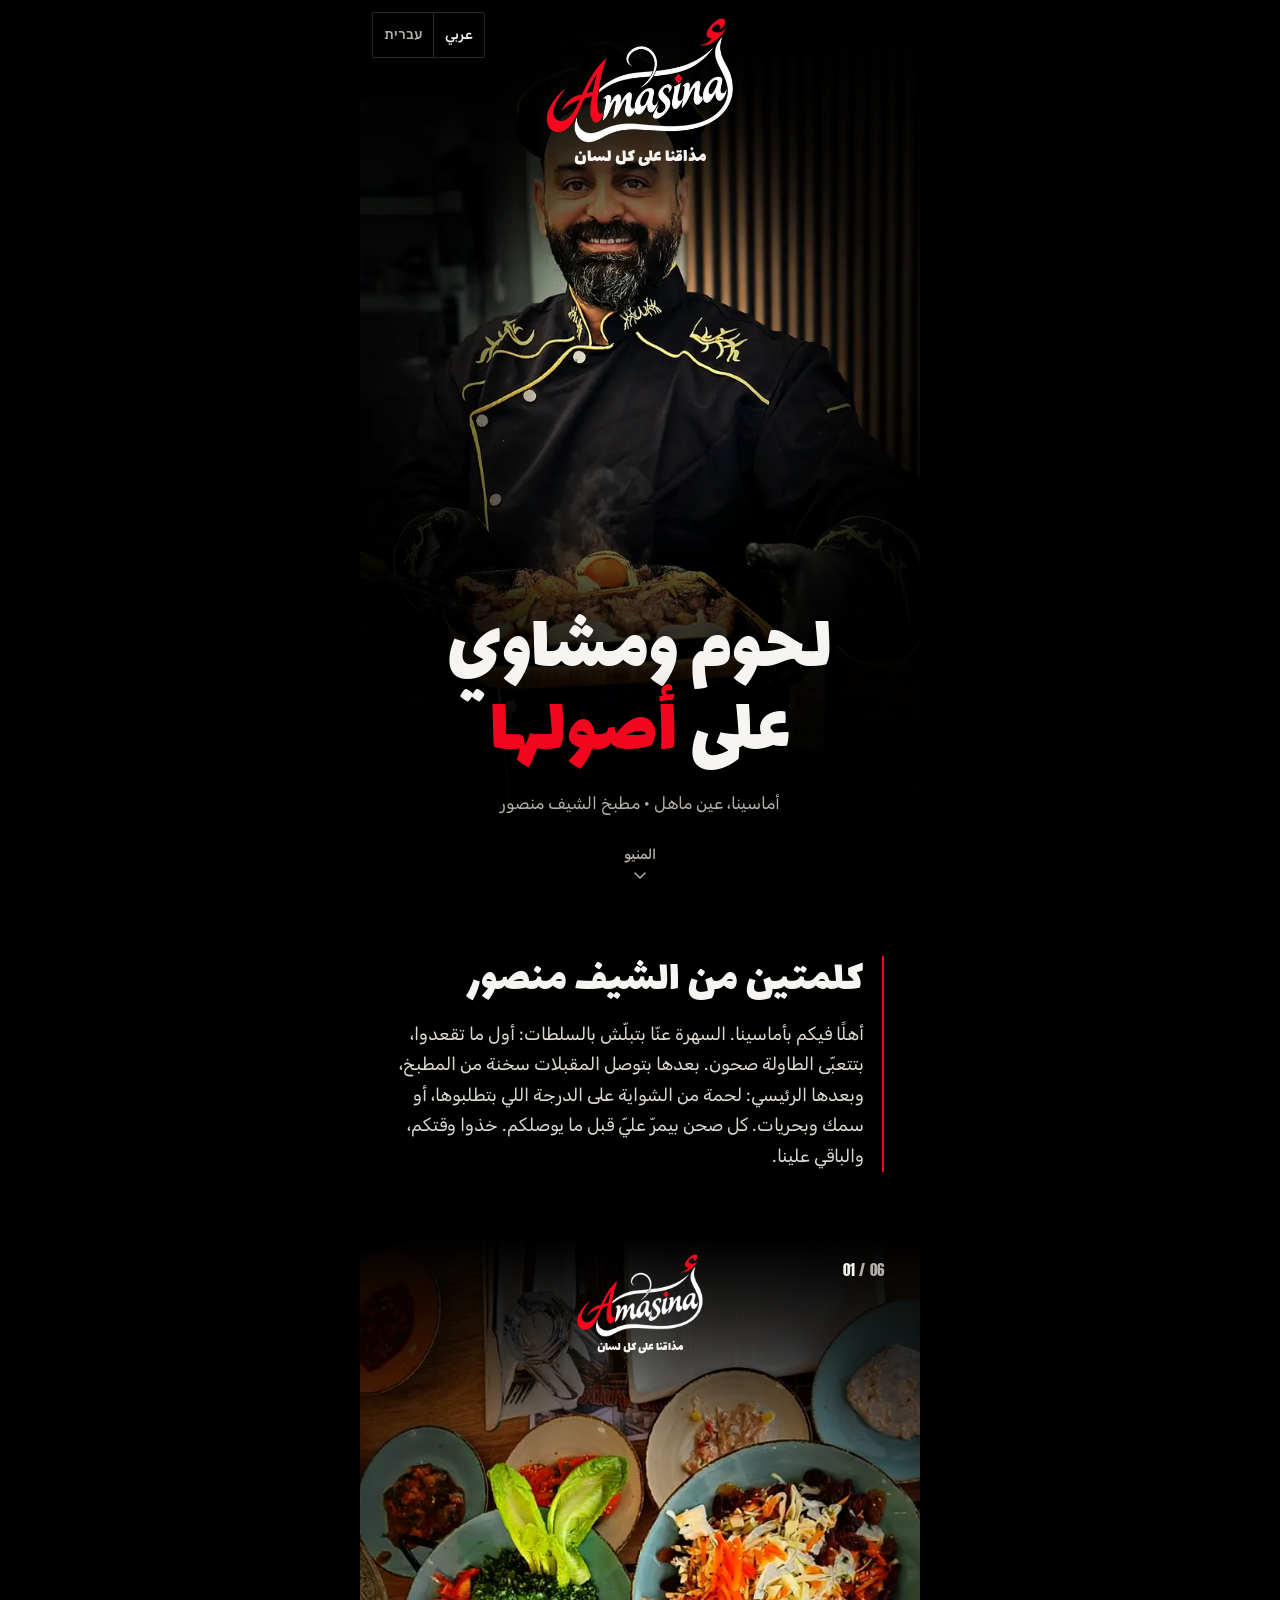
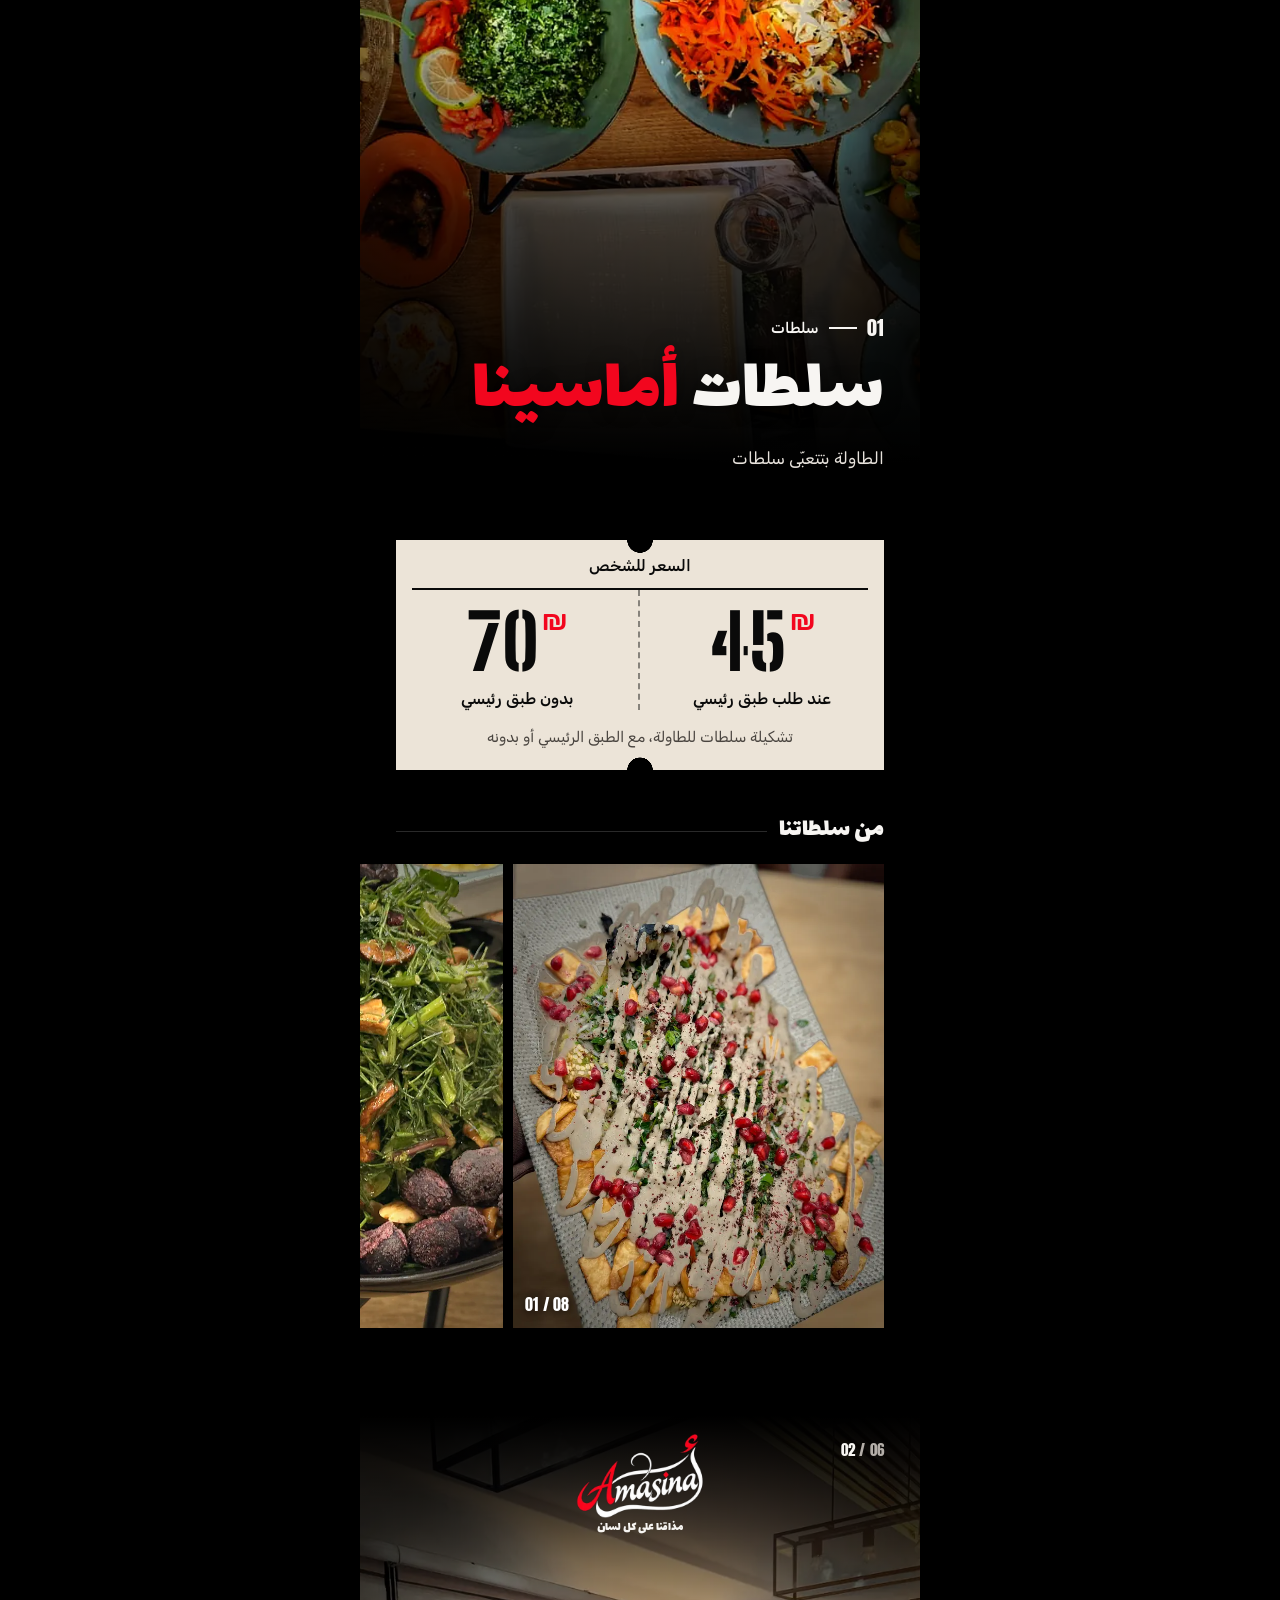
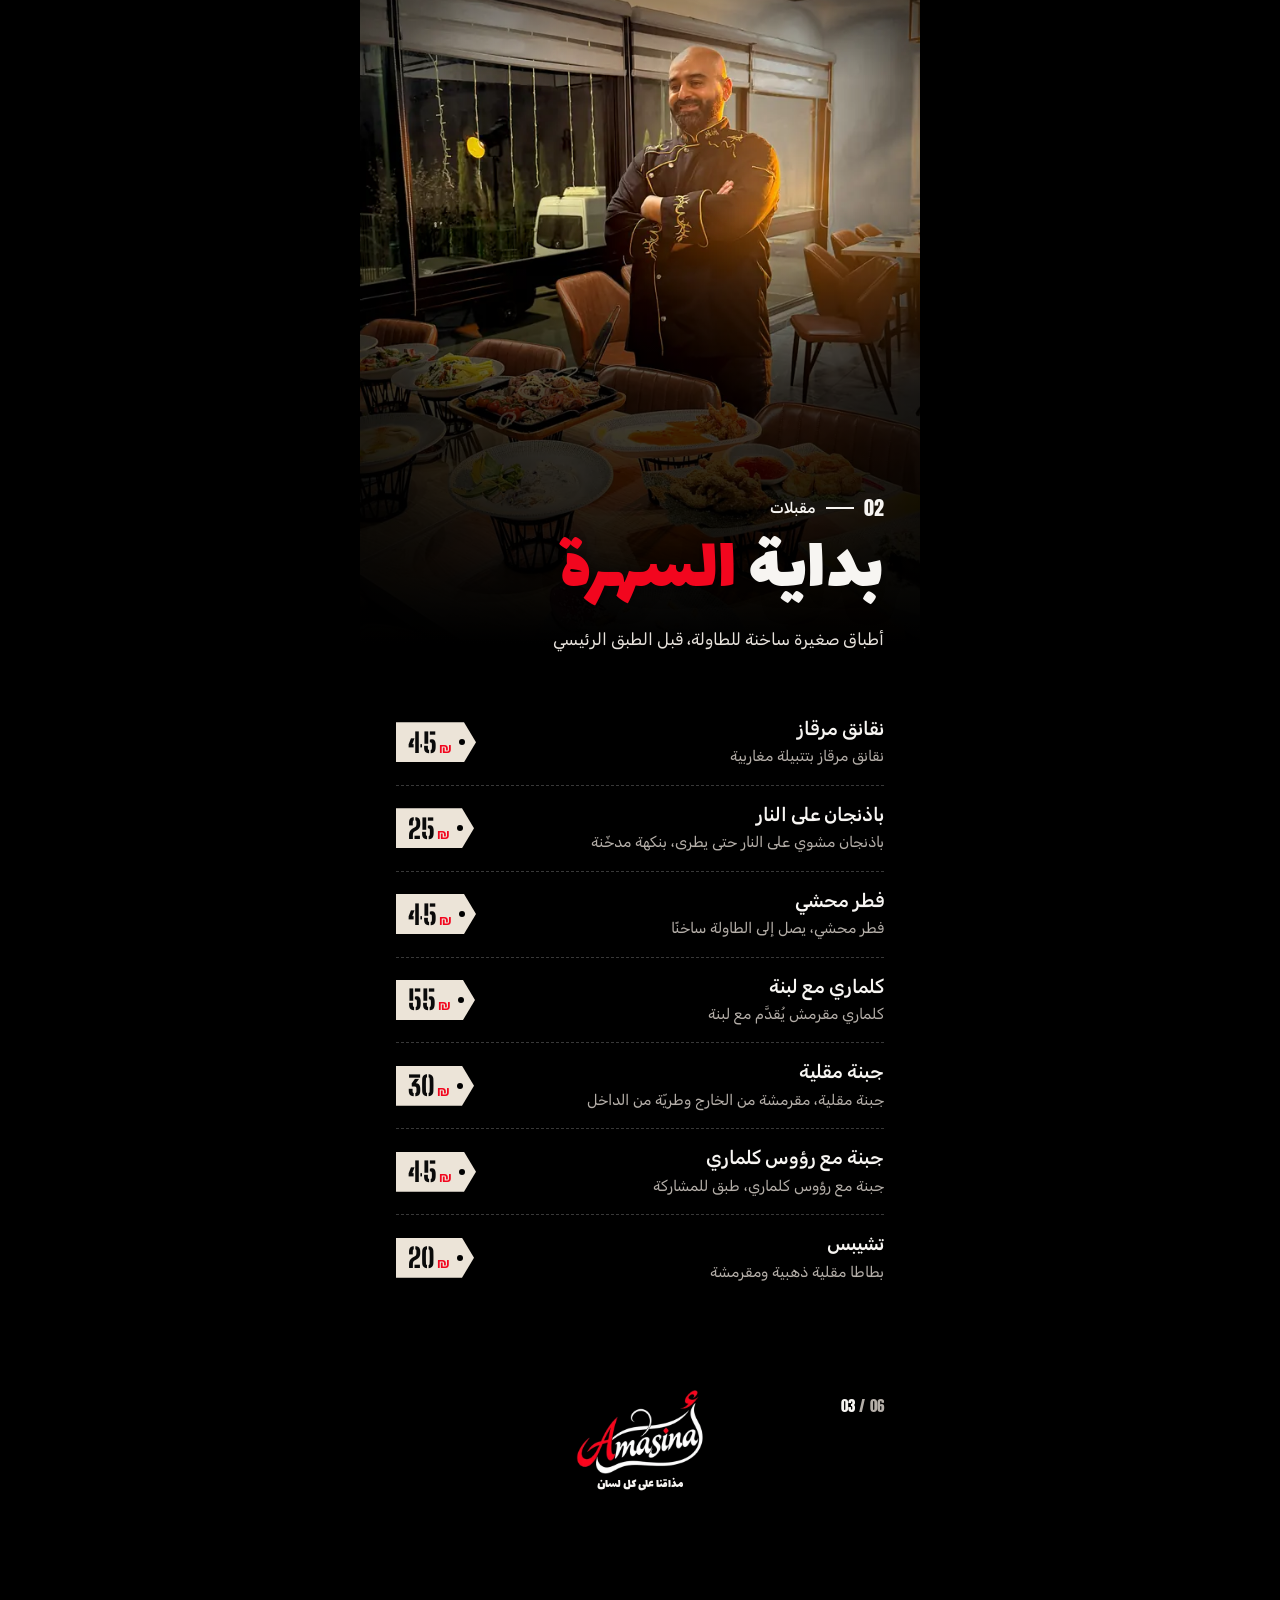
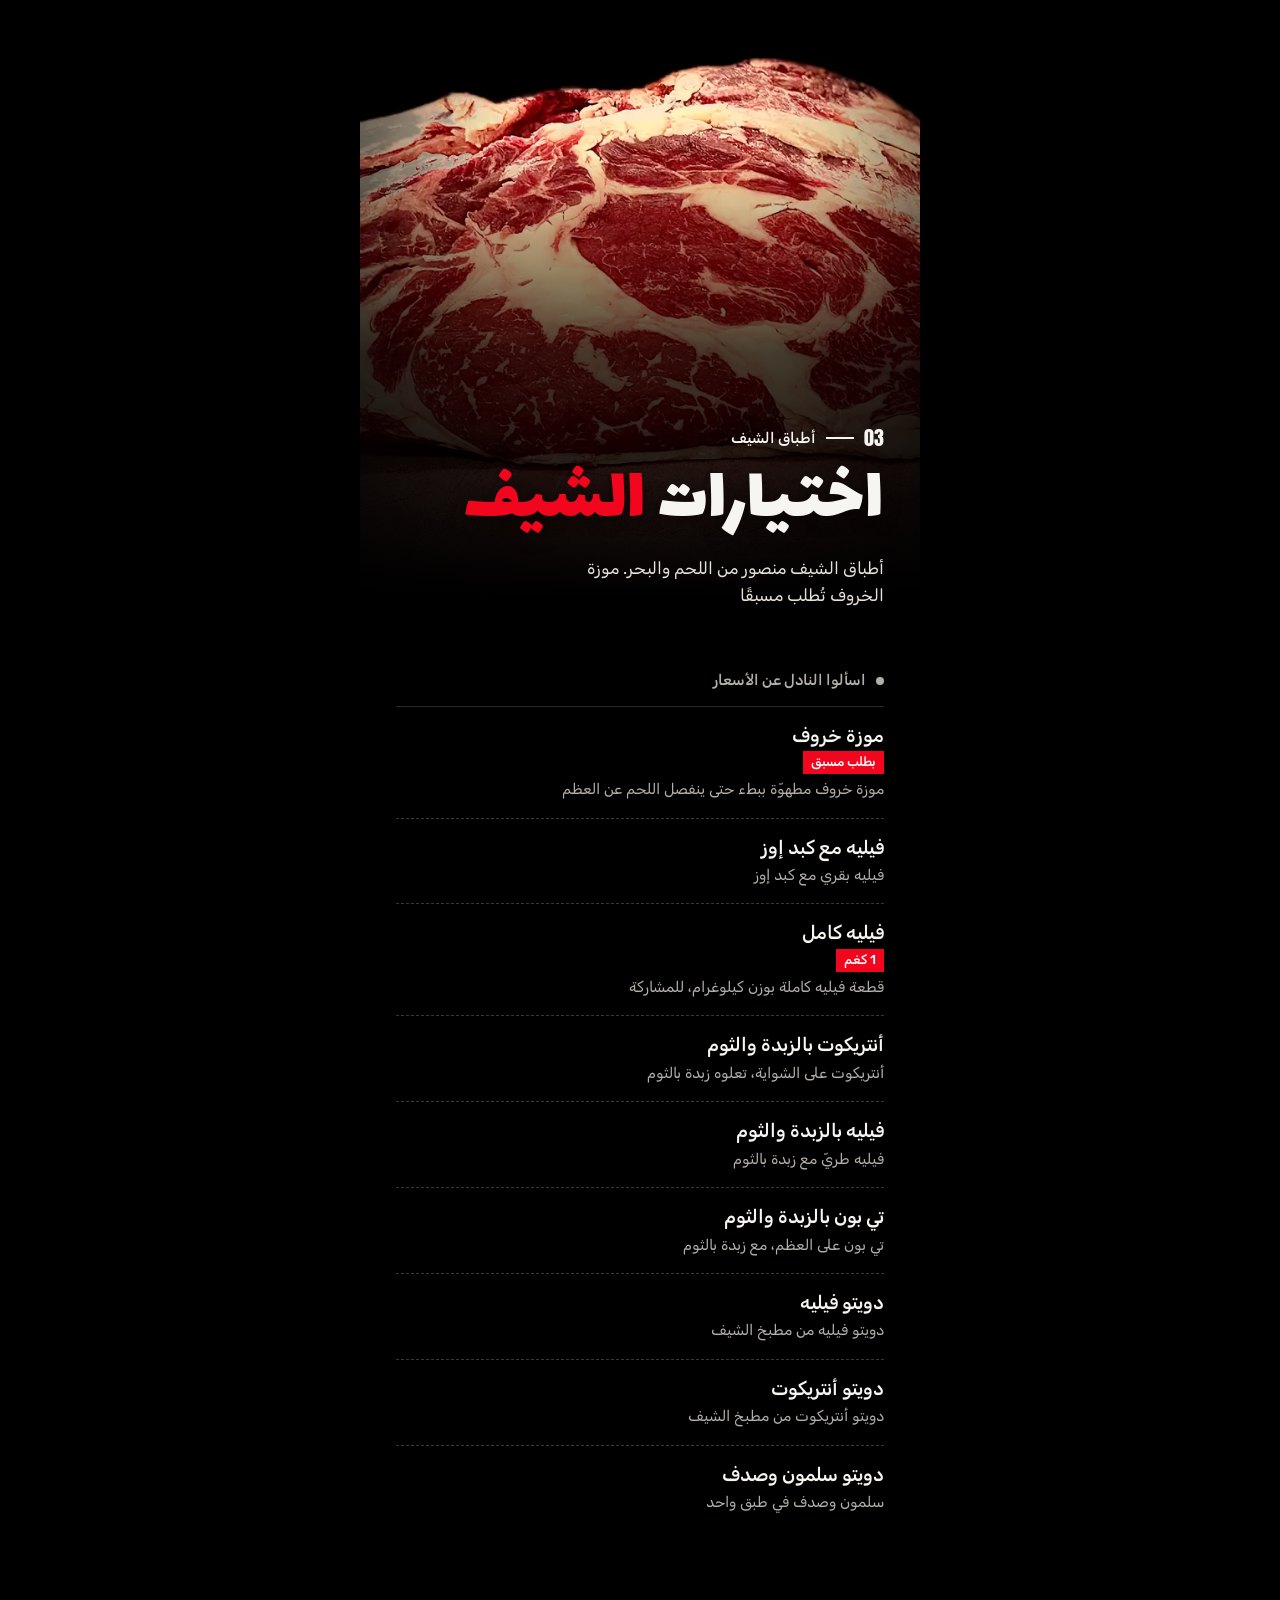
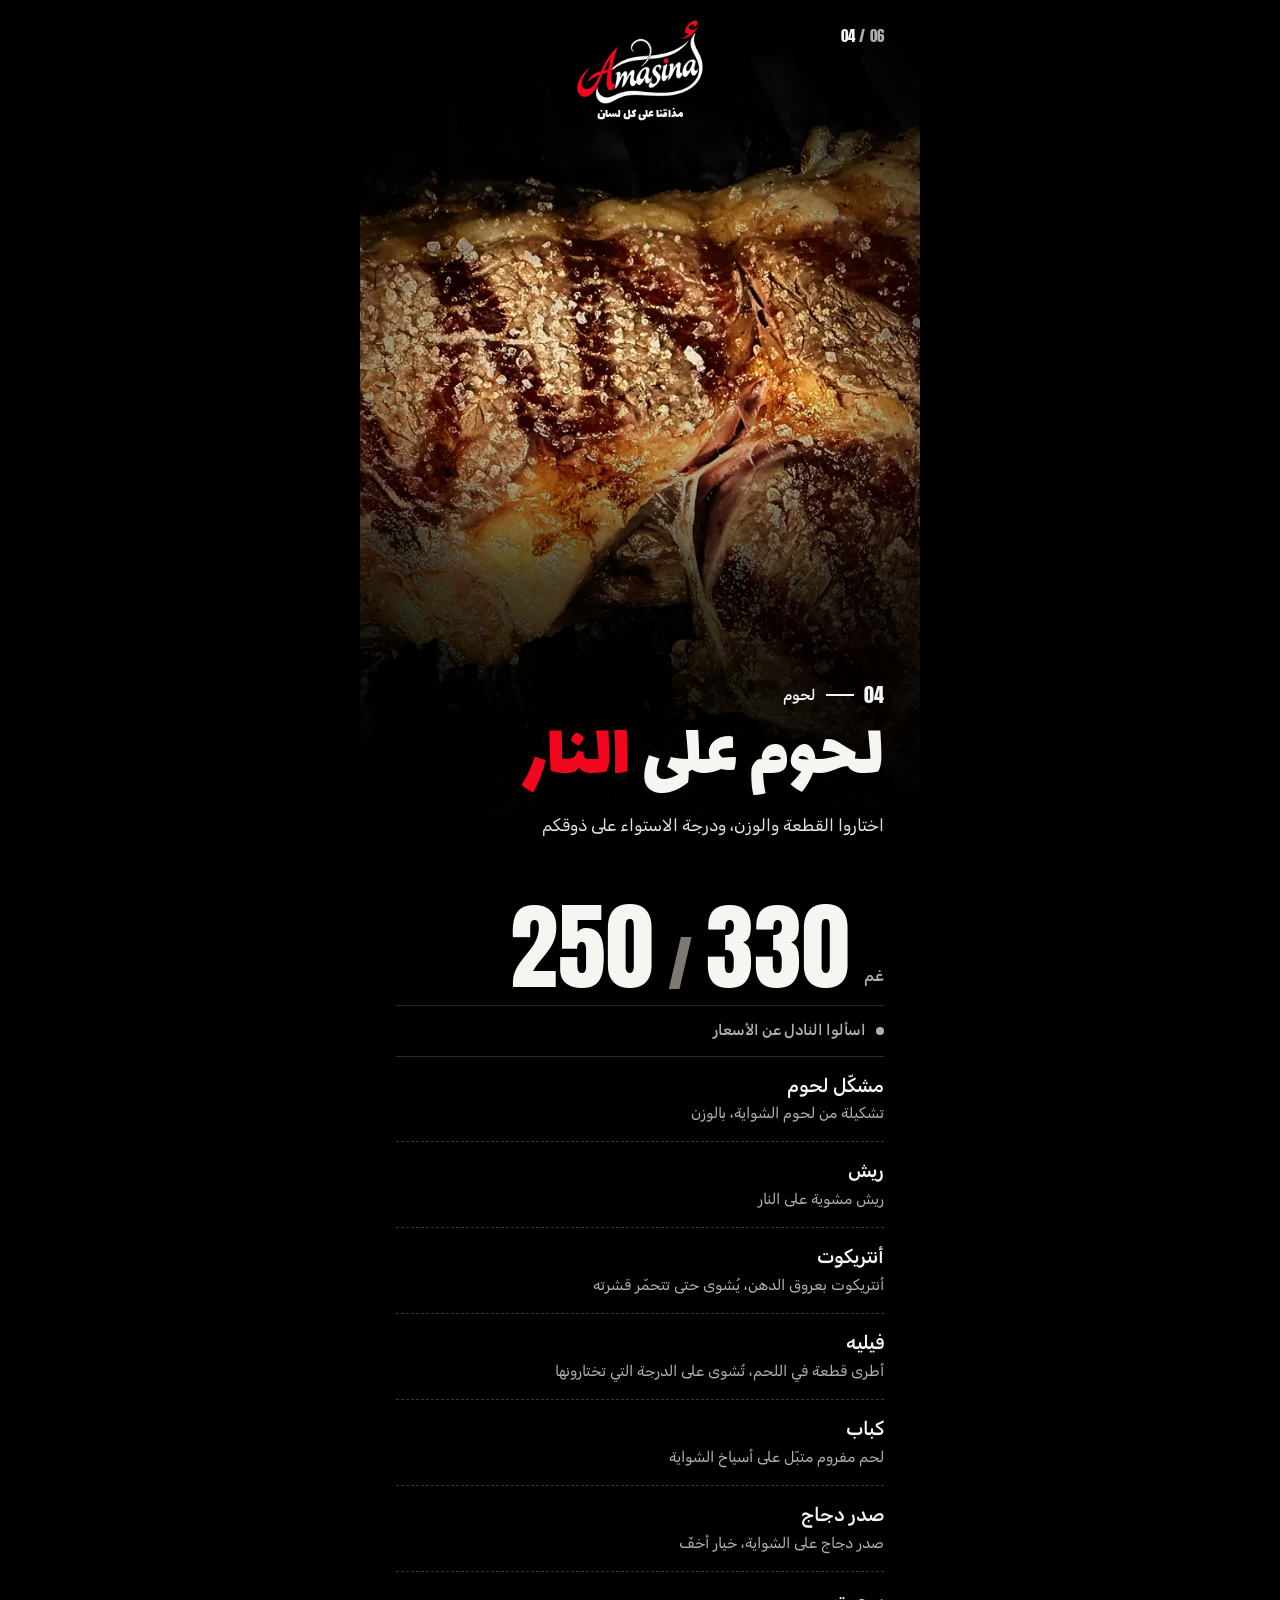
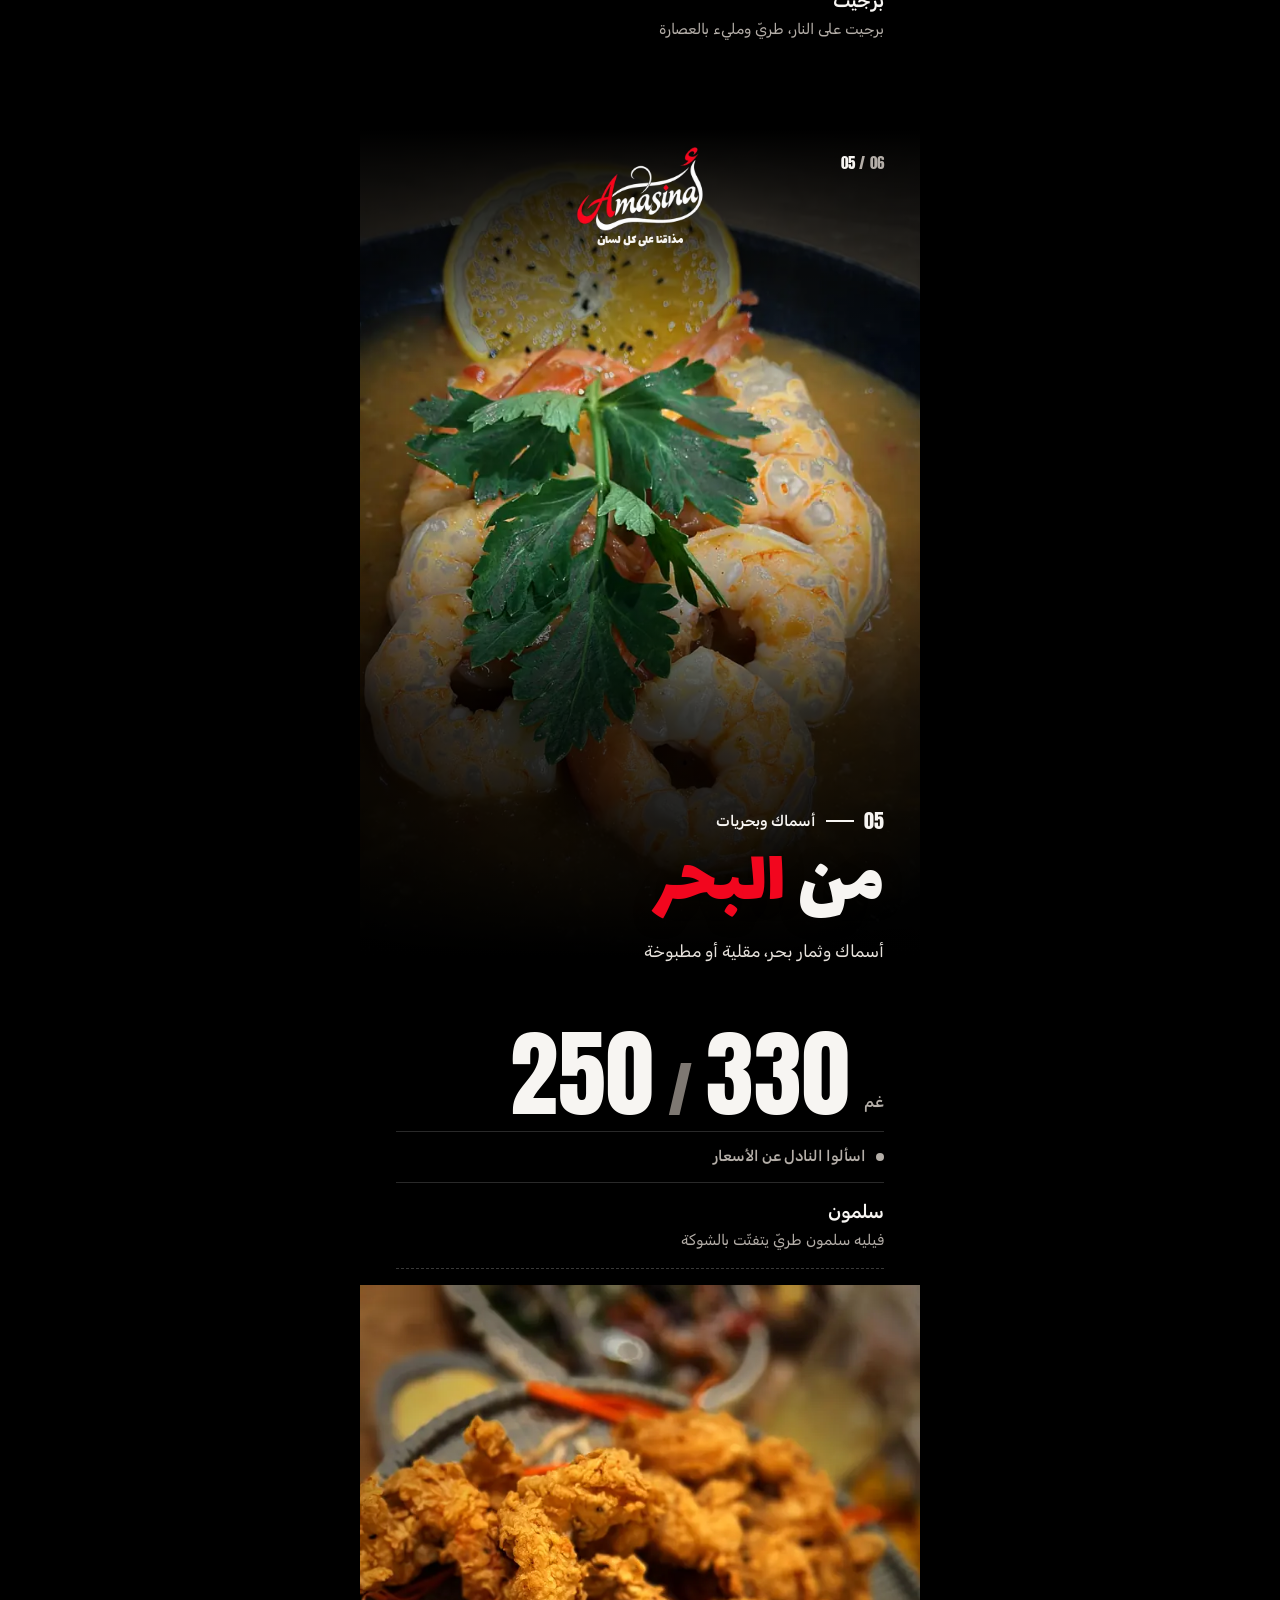
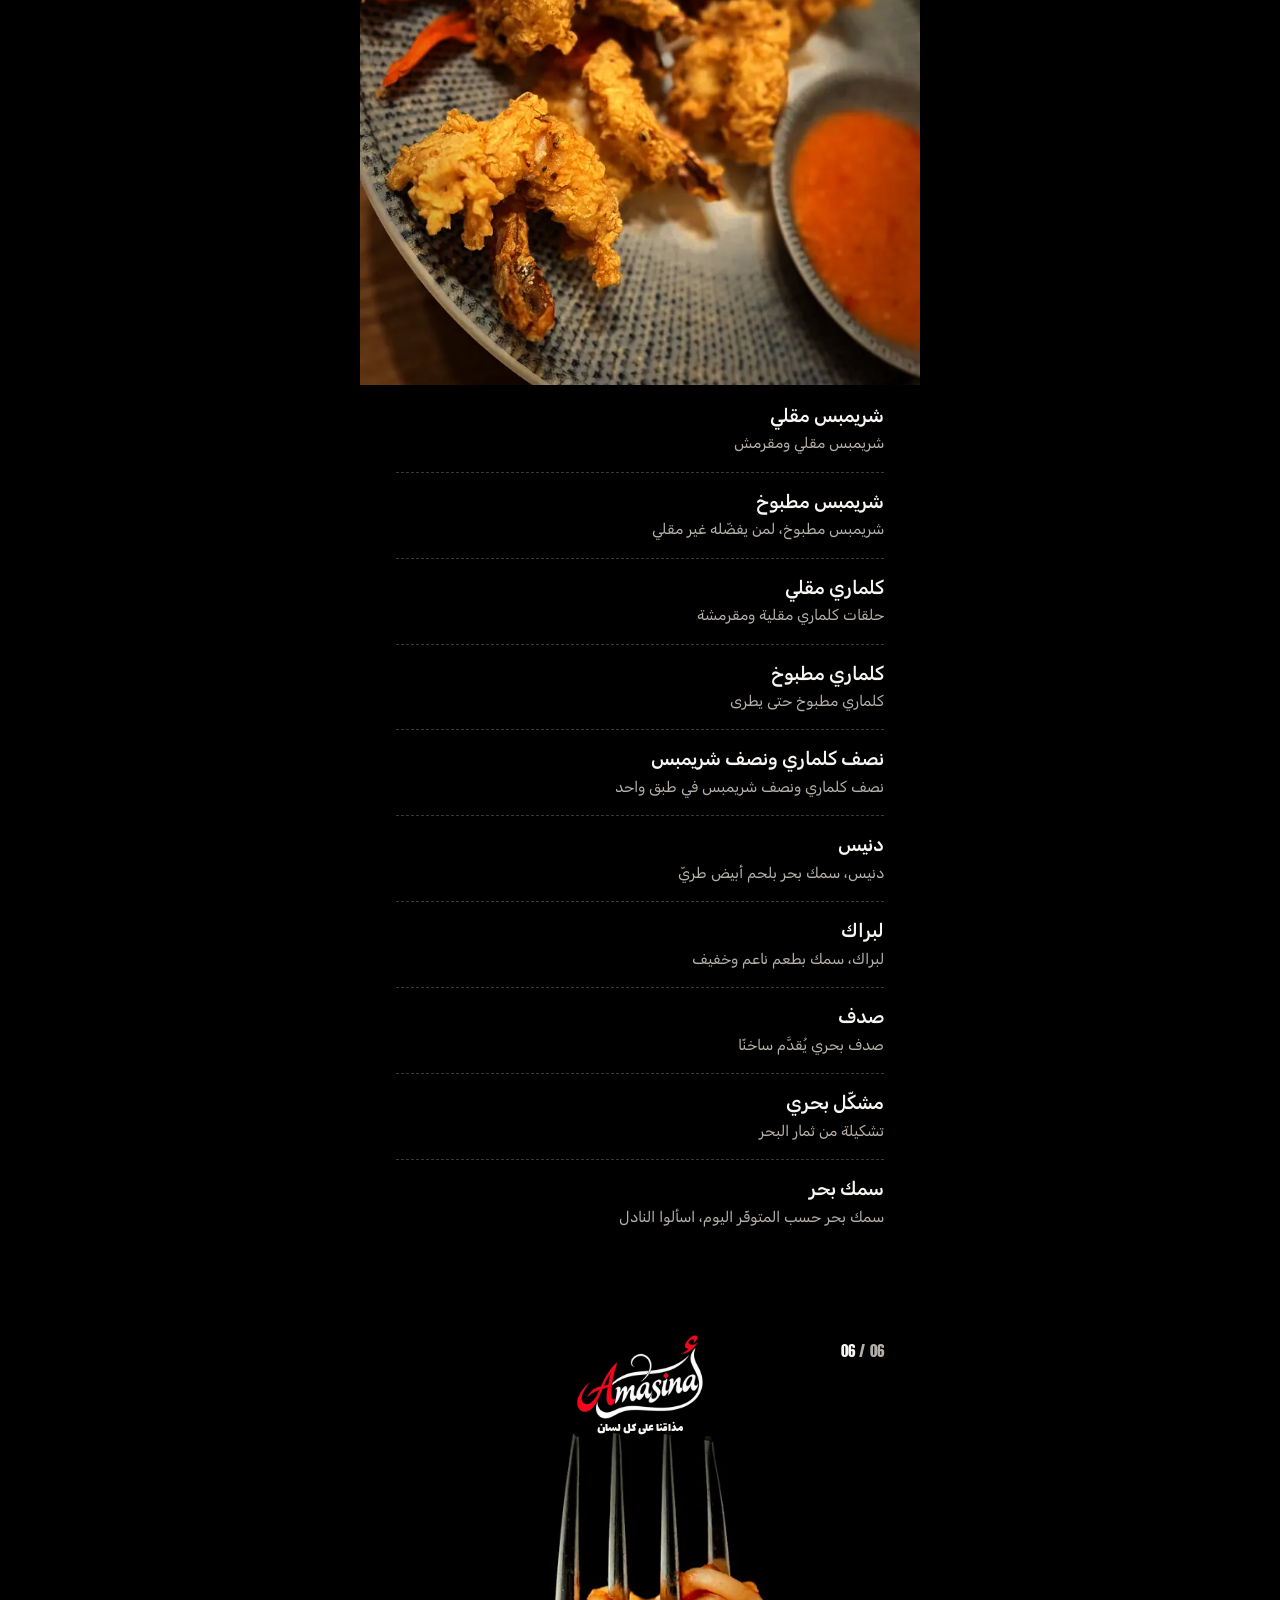
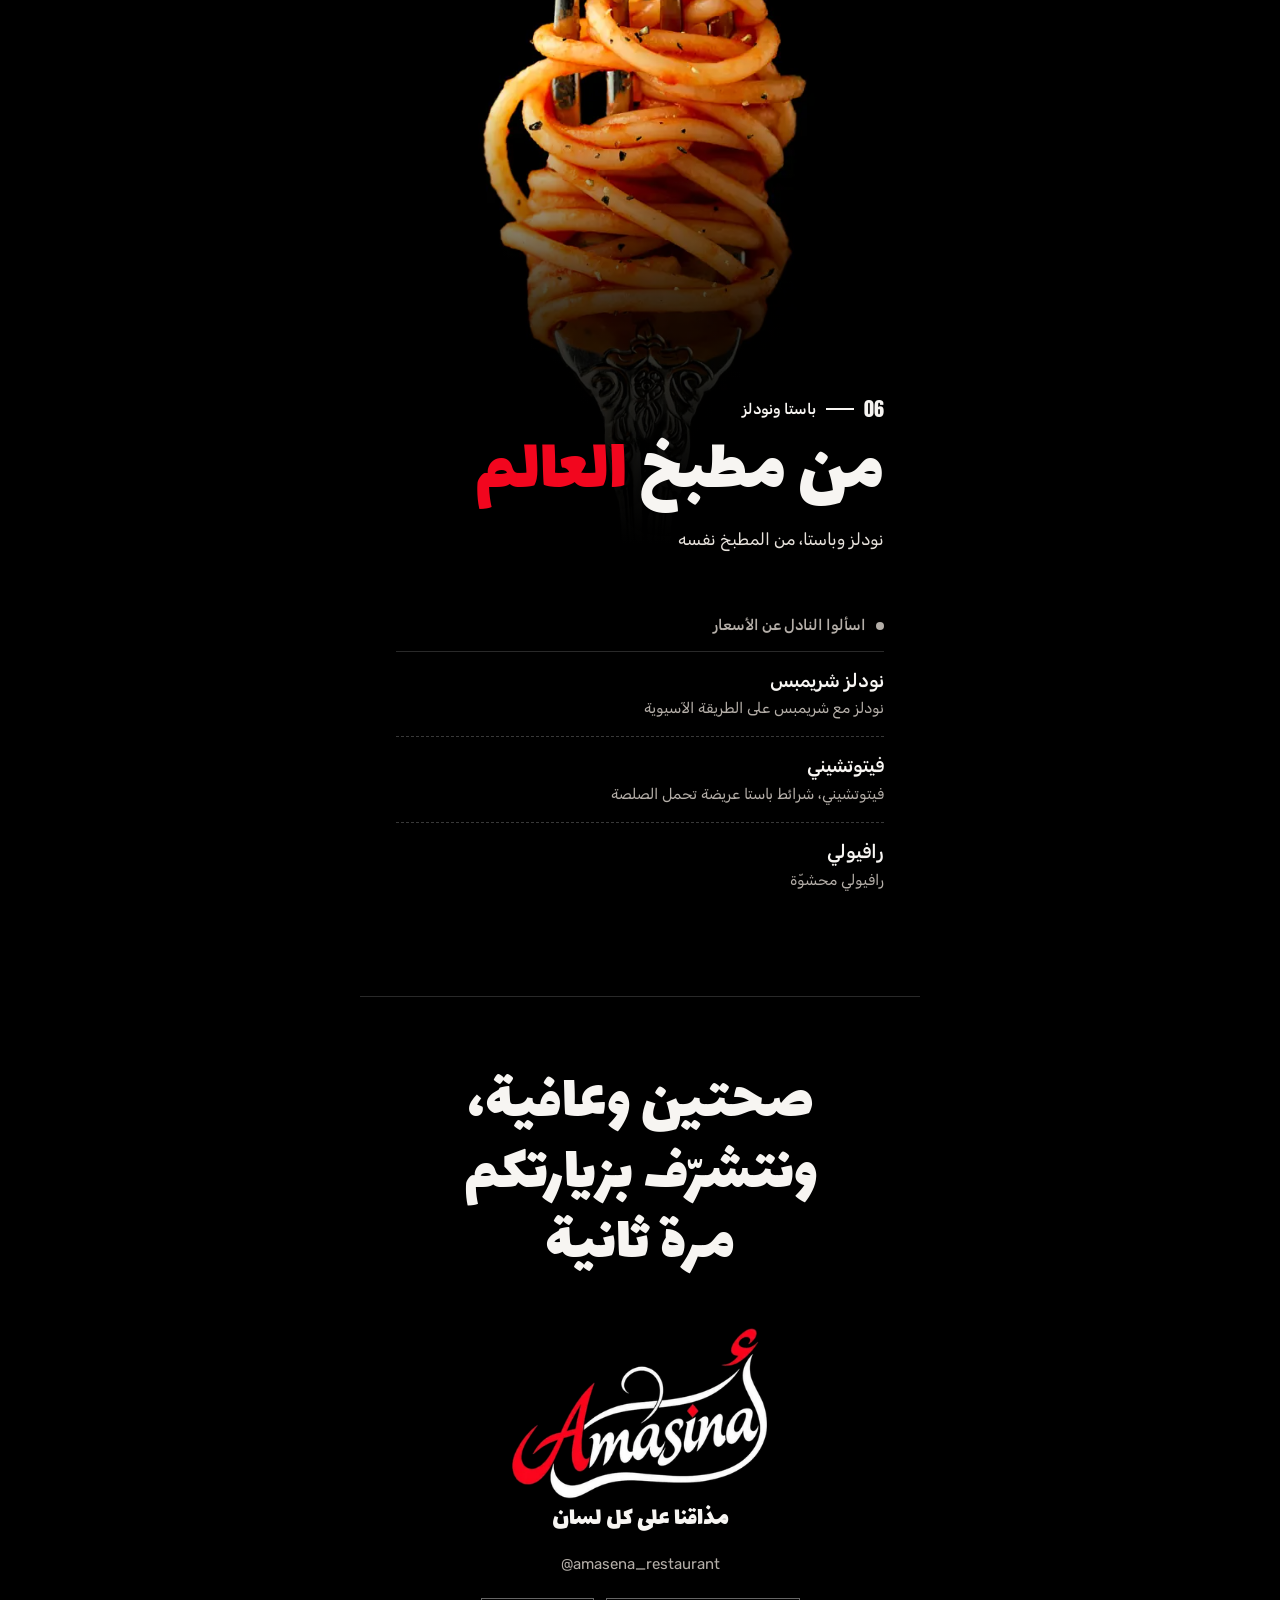
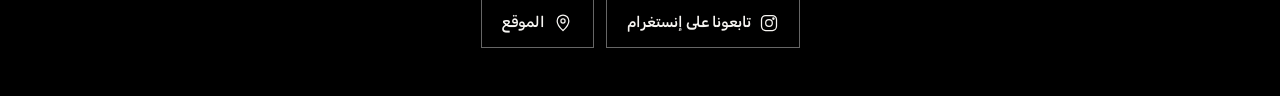
==== commit 5c33e59b: "feat: restrained motion (cover entrance, poster light-up and parallax, staggered rows) Off when the " ====
--- a/index.html
+++ b/index.html
@@ -18,6 +18,7 @@
 <link rel="stylesheet" href="https://fonts.googleapis.com/css2?family=Anton&family=Lalezar&family=Suez+One&family=Rubik:wght@400;500&display=swap">
 <link rel="stylesheet" href="https://fonts.googleapis.com/css2?family=Big+Shoulders+Stencil:wght@800&text=0123456789&display=swap">
 <link rel="stylesheet" href="styles.css">
+<script>if(!matchMedia("(prefers-reduced-motion: reduce)").matches)document.documentElement.classList.add("mo")</script>
 </head>
 <body>
 <svg width="0" height="0" style="position:absolute" aria-hidden="true" focusable="false">
--- a/styles.css
+++ b/styles.css
@@ -1,6 +1,7 @@
 /* Amasina digital menu. Variant A: "Instagram poster menu".
    Every section opens like one of the restaurant's posts: photo, logo, huge headline with one red word.
-   No grain, glow, shimmer, tilt or text animation. Motion: image fade and bar fade only. */
+   No grain, glow, shimmer or particles. Motion (html.mo, never with reduced motion): one cover entrance,
+   posters that light up and drift as they enter, dish rows that rise in order. See "motion" at the end. */
 :root{
   --bg:#000; --bg-2:#111;
   --tx:#F7F5F2;            /* names, numbers, headlines */
@@ -183,3 +184,44 @@
 @media (prefers-reduced-motion:reduce){
   *,*::before,*::after{transition:none!important;scroll-behavior:auto!important}
 }
+
+/* ---------- motion: "stage lights" (only when html.mo; app.js adds .in as elements enter) ---------- */
+:root{--ease:cubic-bezier(.2,.7,.2,1)}
+/* cover: one orchestrated entrance on load */
+.mo .cover .pst-img{animation:mo-settle 2.6s var(--ease) both}
+.mo .cover .pst-logo{animation:mo-logo 1s .35s var(--ease) both}
+.mo .cover .hero{animation:mo-rise 1.1s .7s var(--ease) both}
+.mo .cover .hero .kw{display:inline-block;animation:mo-word .8s 1.35s var(--ease) both}
+.mo .cover .pst-intro{animation:mo-fade .9s 1.65s both}
+.mo .cover .cue,.mo .cover .lt-cover{animation:mo-fade .9s 1.9s both}
+@keyframes mo-settle{from{transform:scale(1.14);filter:brightness(.35)}to{transform:none;filter:none}}
+@keyframes mo-logo{from{opacity:0;transform:translate(-50%,-16px)}to{opacity:1;transform:translate(-50%,0)}}
+@keyframes mo-rise{from{opacity:0;transform:translateY(34px)}to{opacity:1;transform:none}}
+@keyframes mo-word{from{opacity:0;transform:translateY(.3em) scale(.94)}to{opacity:1;transform:none}}
+@keyframes mo-fade{from{opacity:0}to{opacity:1}}
+
+/* section posters: the photo comes out of the dark, then the words */
+.mo .poster:not(.cover) .pst-img{scale:1.14;filter:brightness(.3);transition:opacity .4s,scale 2.6s var(--ease),filter 1.6s var(--ease)}
+.mo .poster:not(.cover) :is(.pst-top,.pst-kick,.pst-h,.pst-intro){opacity:0;translate:0 26px;transition:opacity .8s,translate 1s var(--ease)}
+.mo .poster:not(.cover) .pst-h .kw{display:inline-block;opacity:0;translate:0 .3em;transition:opacity .7s .75s,translate .9s .75s var(--ease)}
+.mo .poster:not(.cover) .pst-kick .rule{scale:0 1;transform-origin:right;transition:scale .8s .45s var(--ease)}
+.mo .poster.in .pst-img{scale:1;filter:none}
+.mo .poster.in :is(.pst-top,.pst-kick,.pst-h,.pst-intro,.pst-h .kw){opacity:1;translate:0 0}
+.mo .poster.in .pst-kick .rule{scale:1 1}
+.mo .poster.in .pst-top{transition-delay:.1s}.mo .poster.in .pst-kick{transition-delay:.2s}
+.mo .poster.in .pst-h{transition-delay:.35s}.mo .poster.in .pst-intro{transition-delay:.6s}
+/* slow parallax while scrolling, where the browser supports scroll-driven animation */
+@supports (animation-timeline:view()){
+  .mo .poster:not(.cover) .pst-img{inset:-7% 0;height:114%;animation:mo-drift linear both;animation-timeline:view();animation-range:cover}
+  @keyframes mo-drift{from{translate:0 -6%}to{translate:0 6%}}
+}
+
+/* salad ticket: settles like a ticket put on the table */
+.mo .offer{opacity:0;transform:translateY(34px) rotate(-2.5deg);transition:opacity .5s,transform 1s cubic-bezier(.2,1.35,.4,1)}
+.mo .offer.in{opacity:1;transform:none}
+
+/* reveal: chef card, gallery, notes, weight plates, dish rows, footer */
+.mo :is(.chef,.gal-title,.gal figure,.note,.wplate,.d,.foot>*){opacity:0;translate:0 18px;transition:opacity .7s var(--ease),translate .9s var(--ease);transition-delay:calc(var(--i,0)*80ms)}
+.mo :is(.chef,.gal-title,.gal figure,.note,.wplate,.d,.foot>*).in{opacity:1;translate:0 0}
+.mo .d .ptag{opacity:0;translate:-18px 0;transition:opacity .6s,translate .8s var(--ease);transition-delay:calc(var(--i,0)*80ms + .25s)}
+.mo .d.in .ptag{opacity:1;translate:0 0}
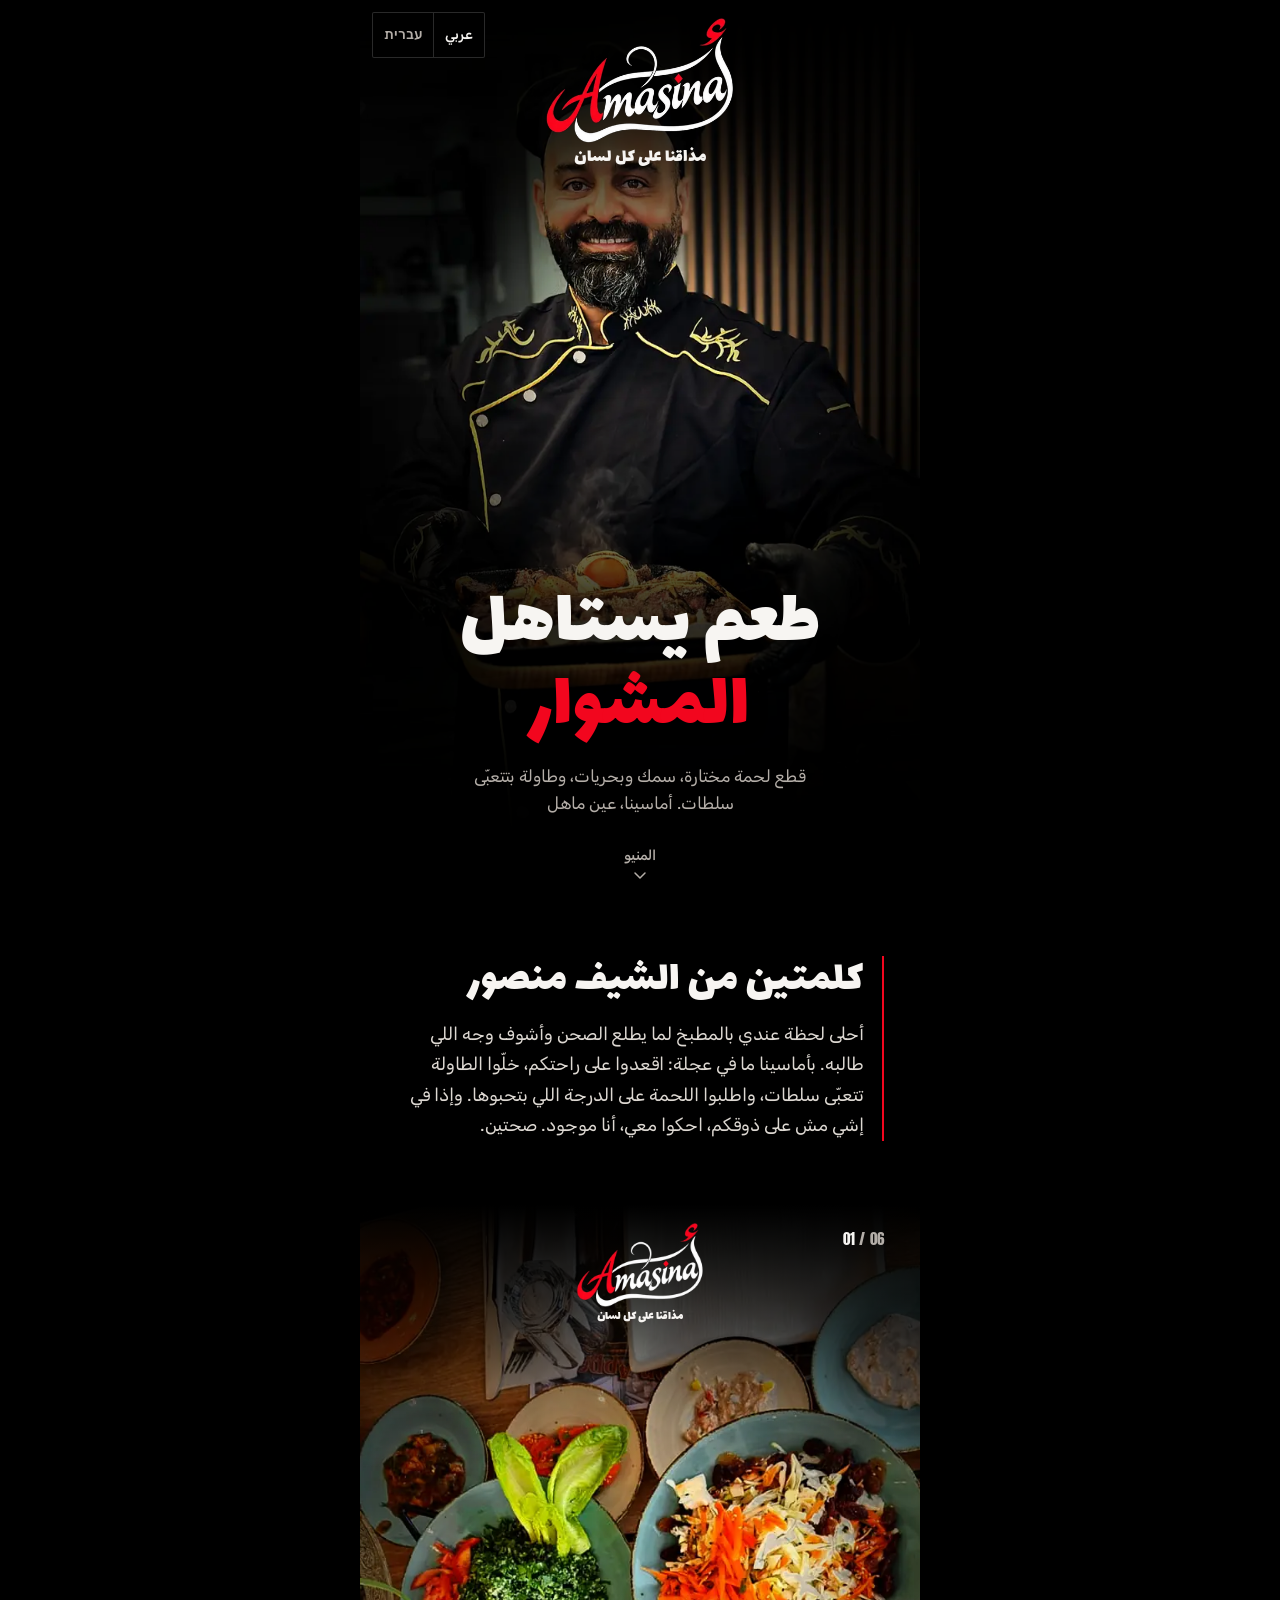
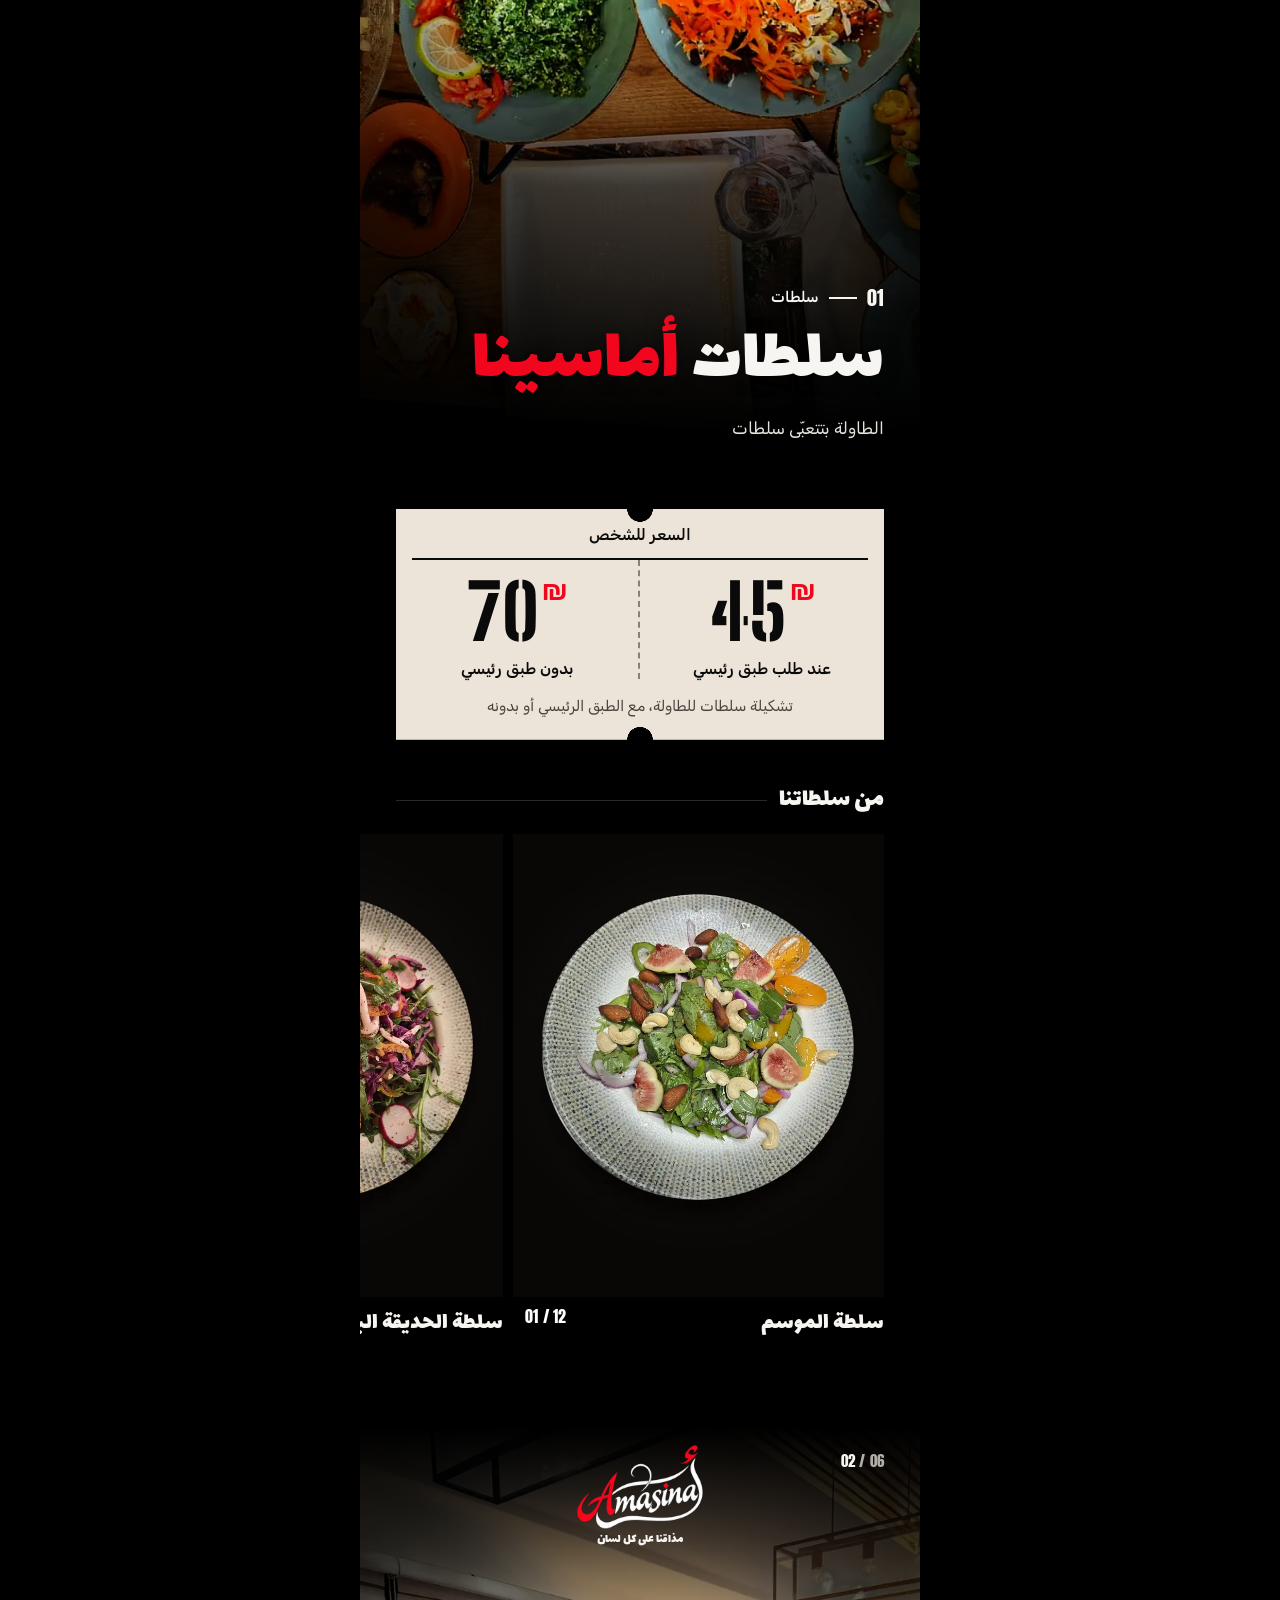
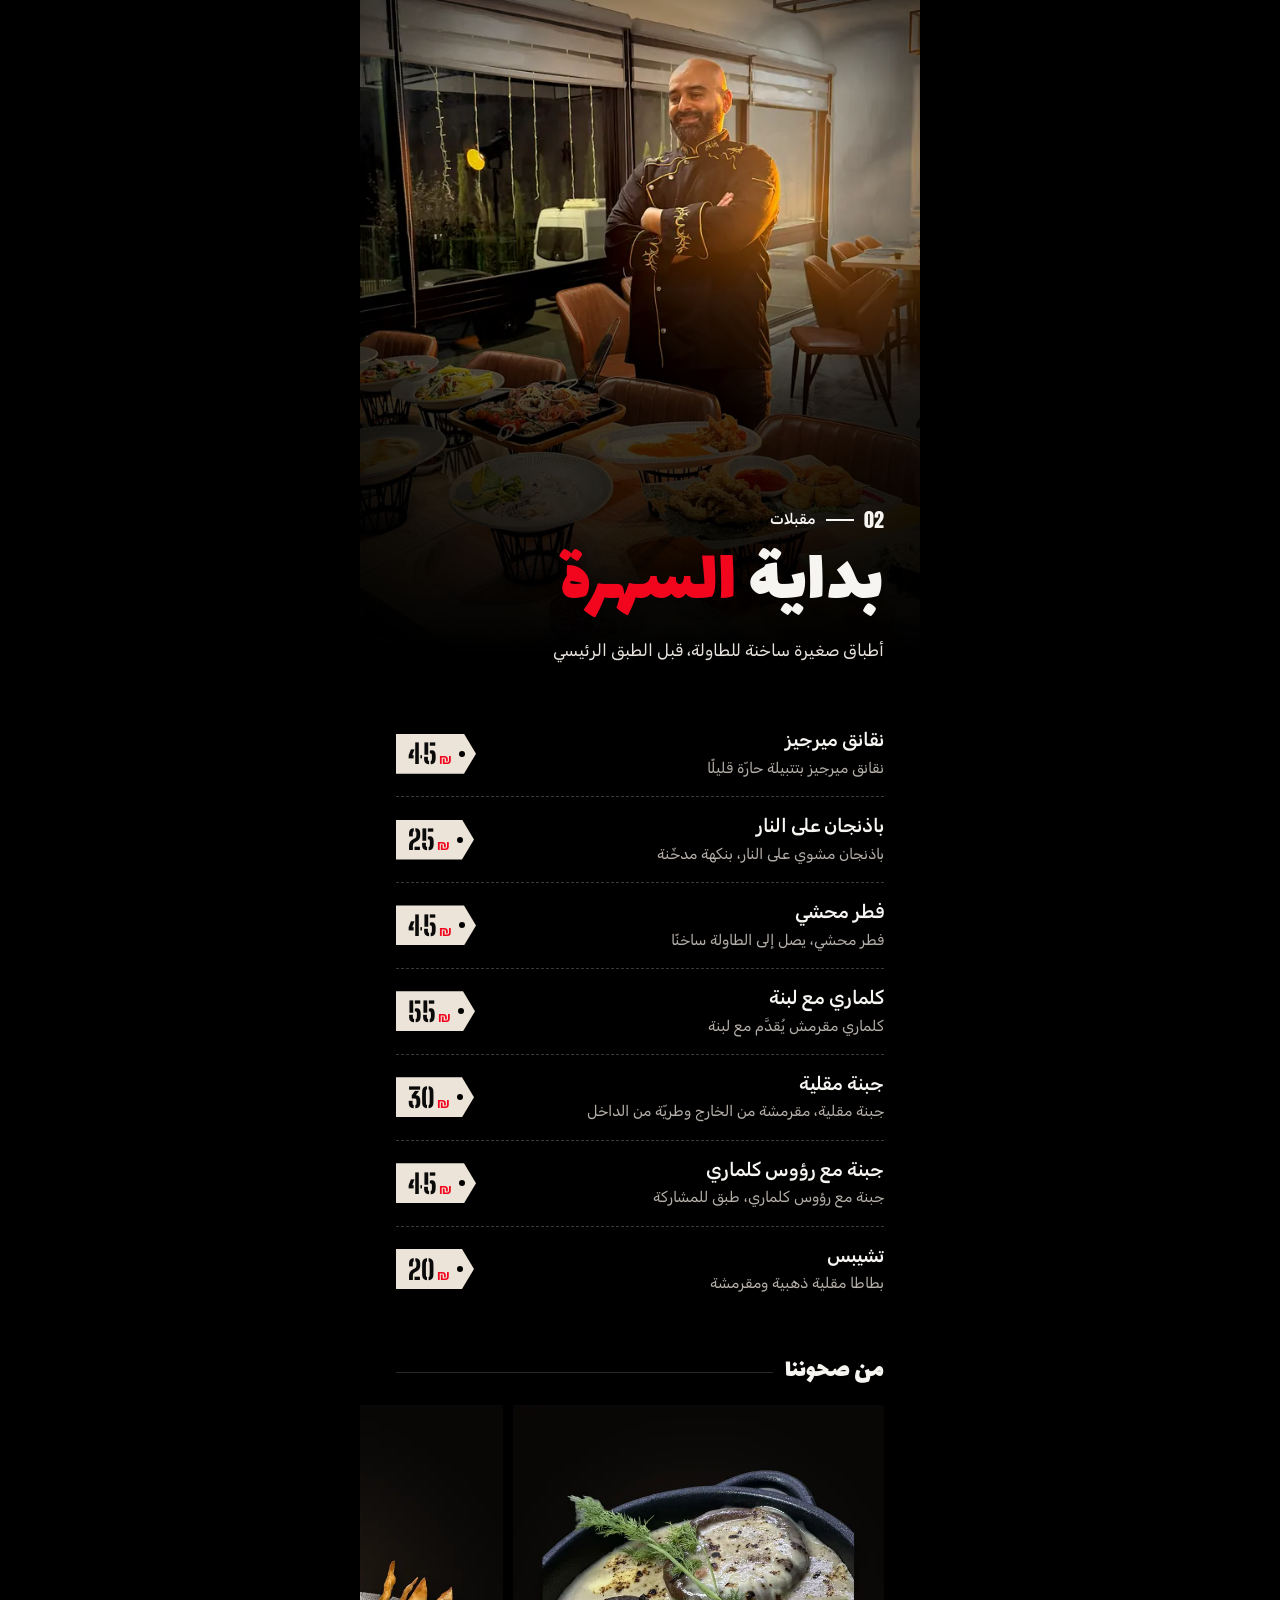
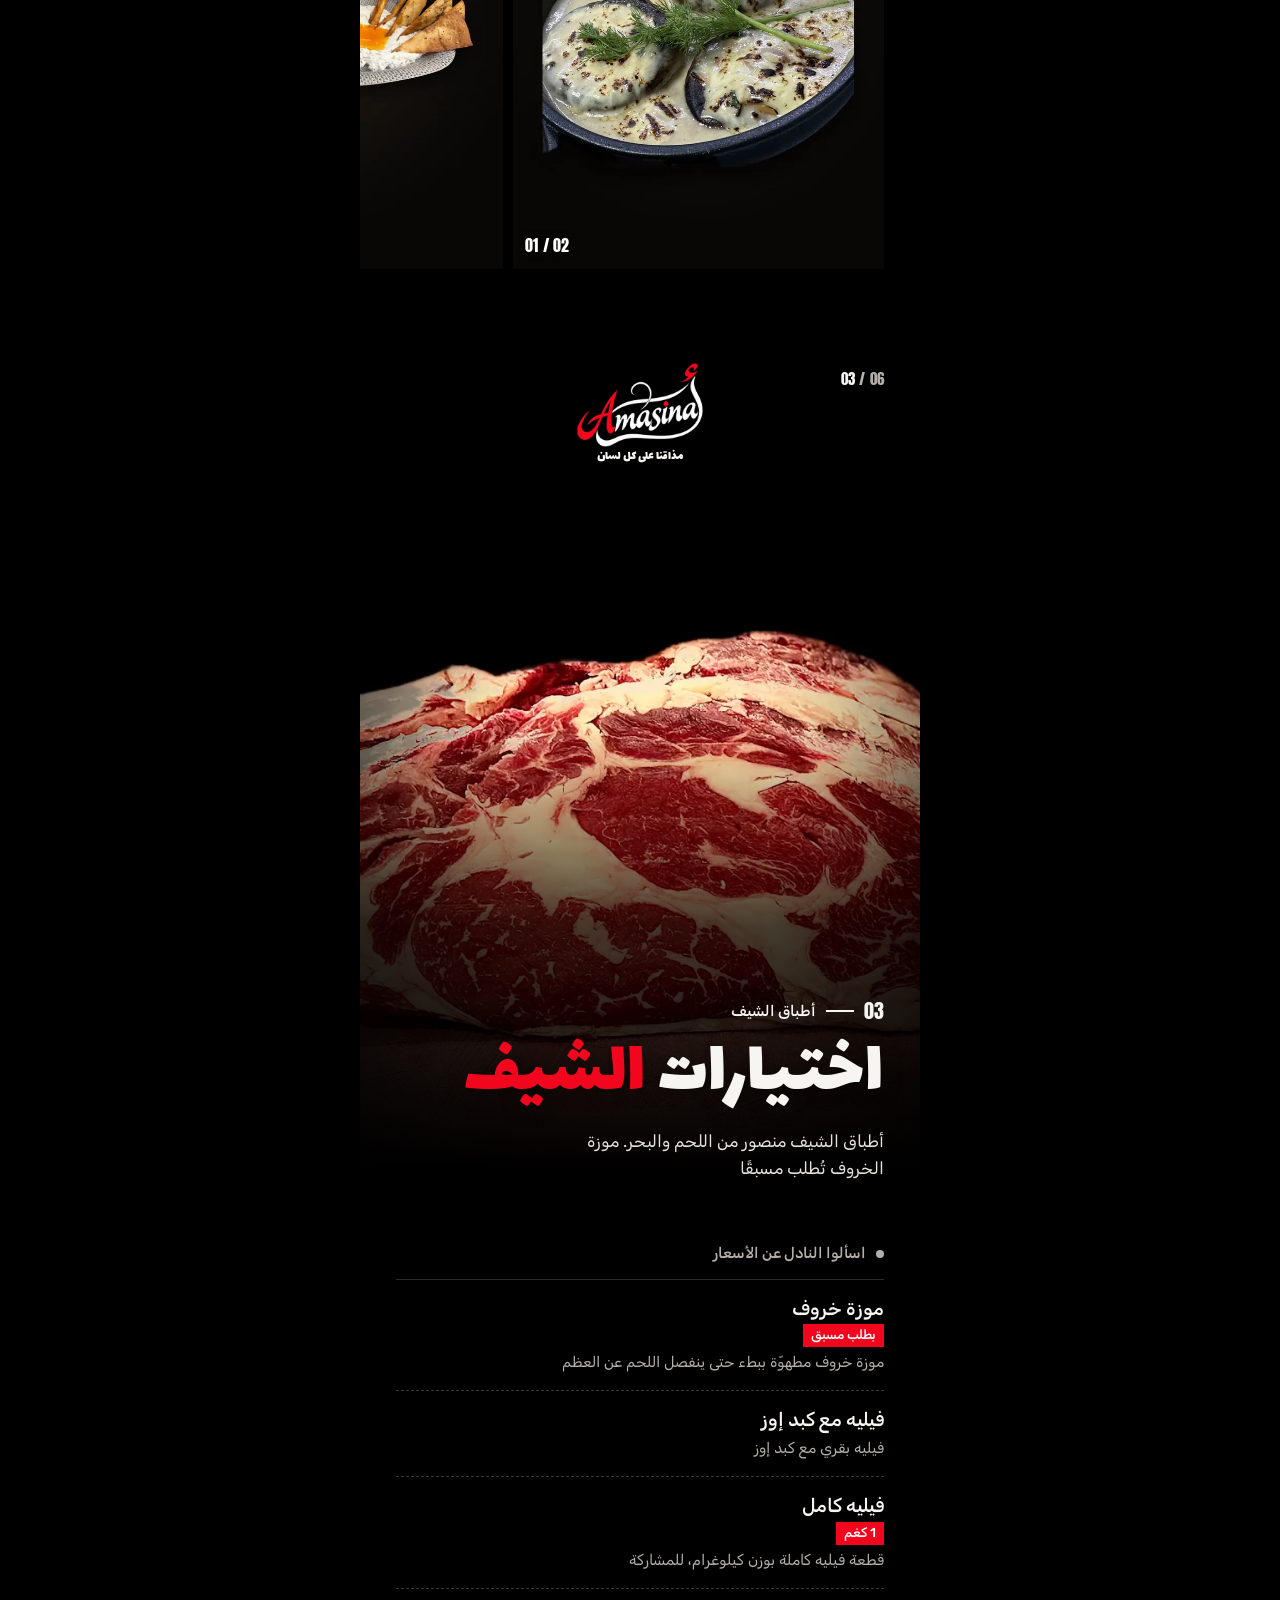
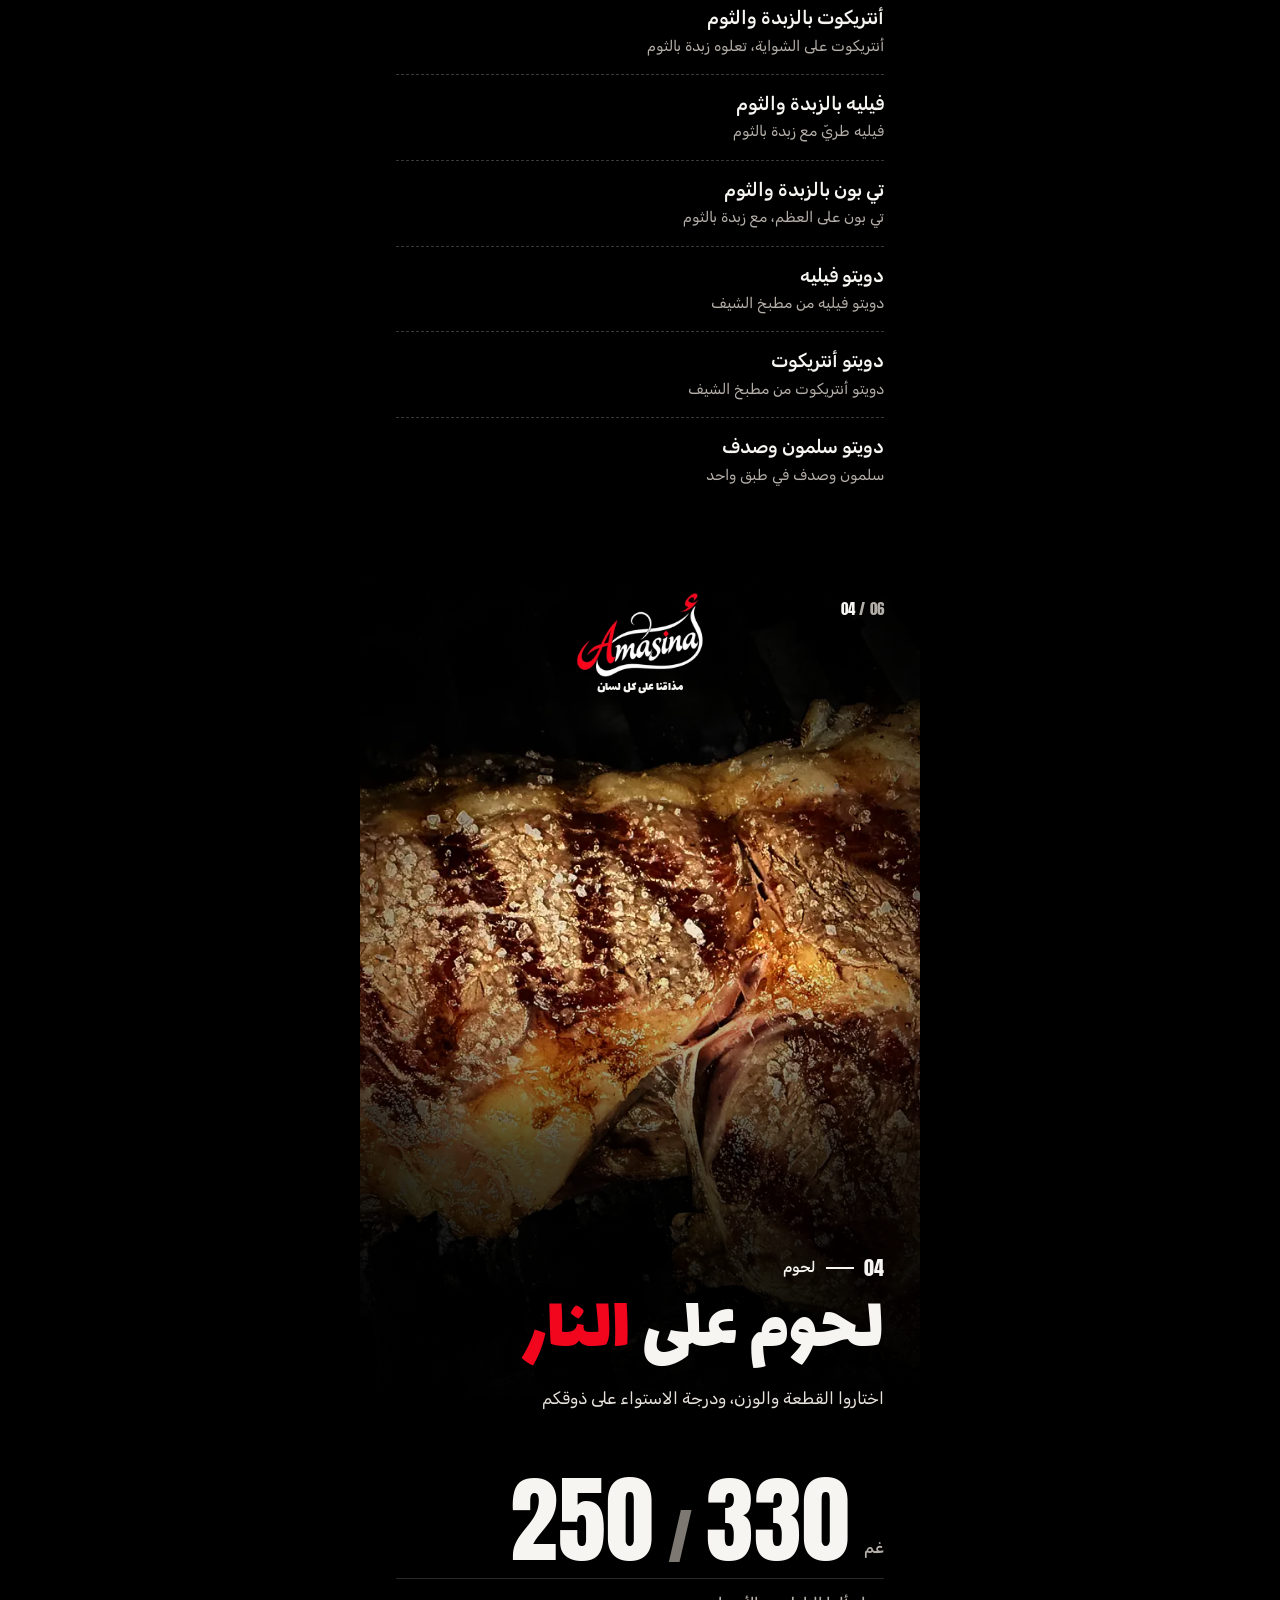
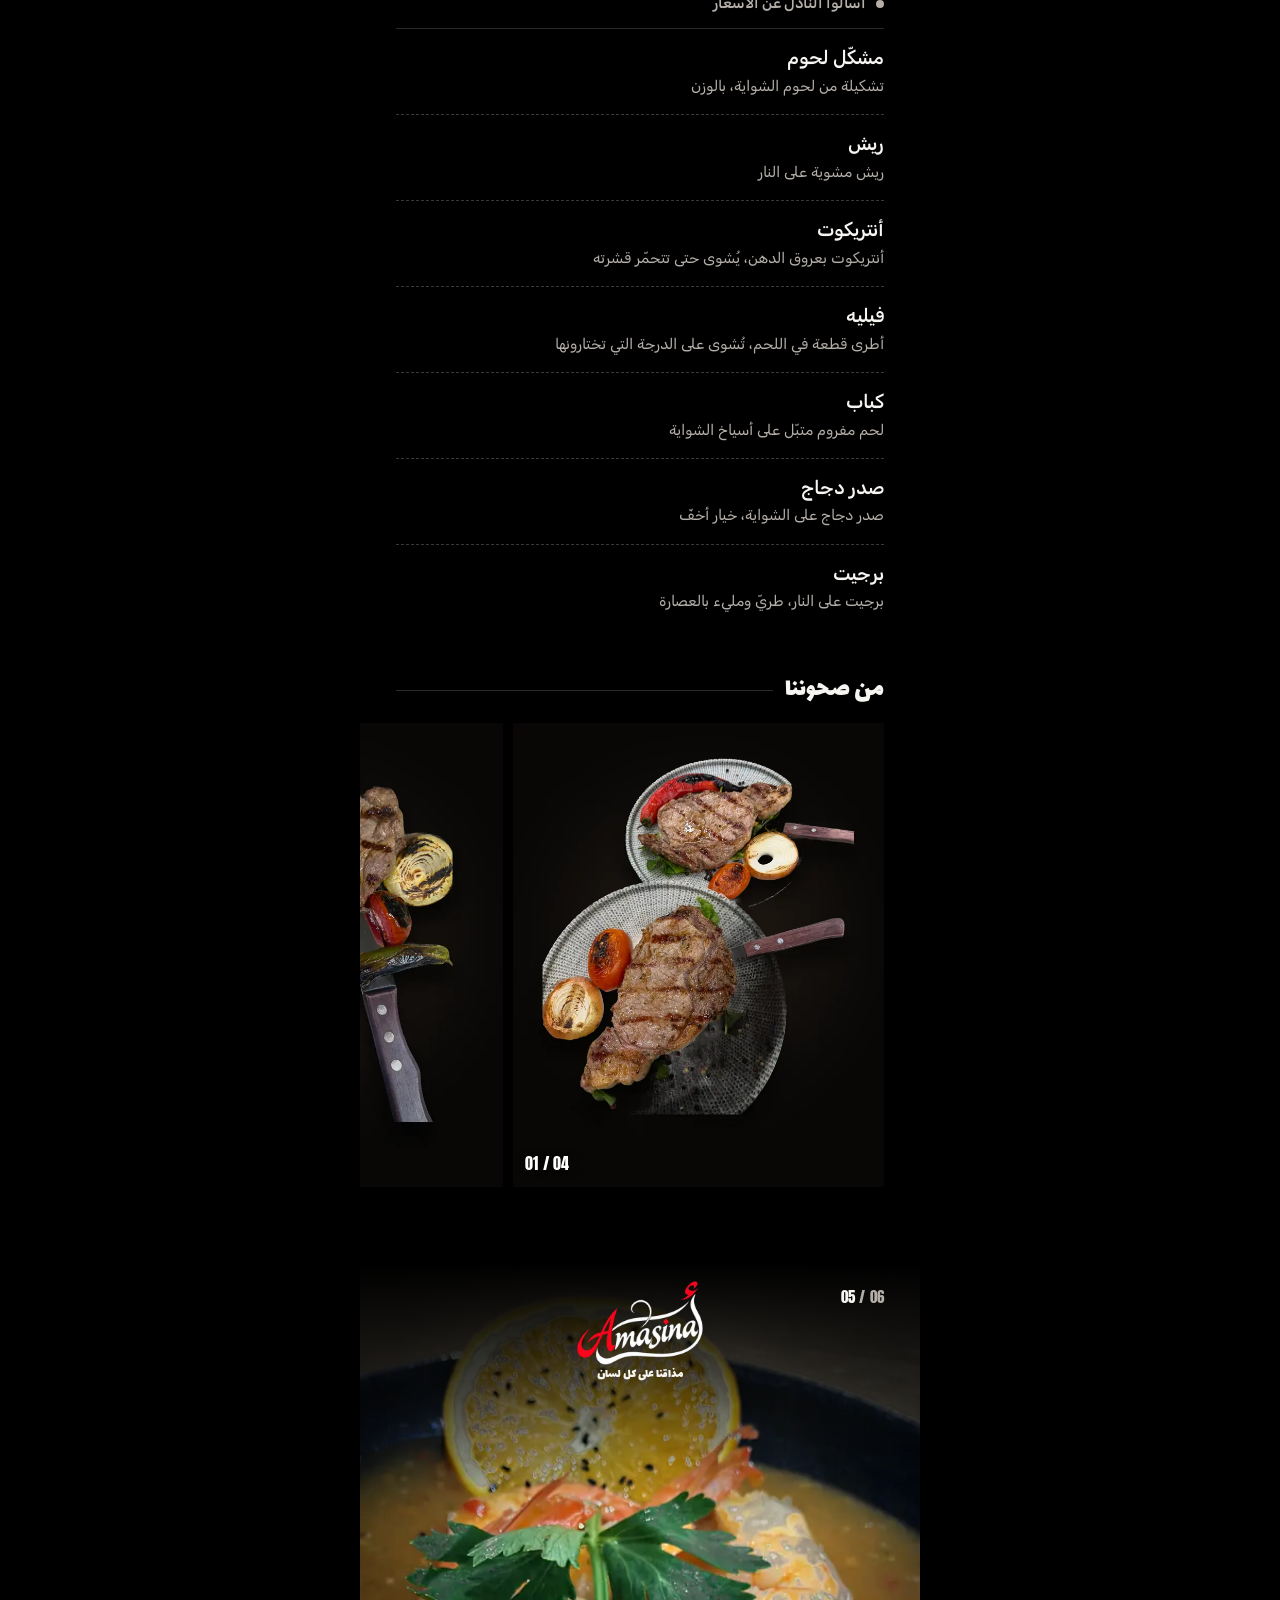
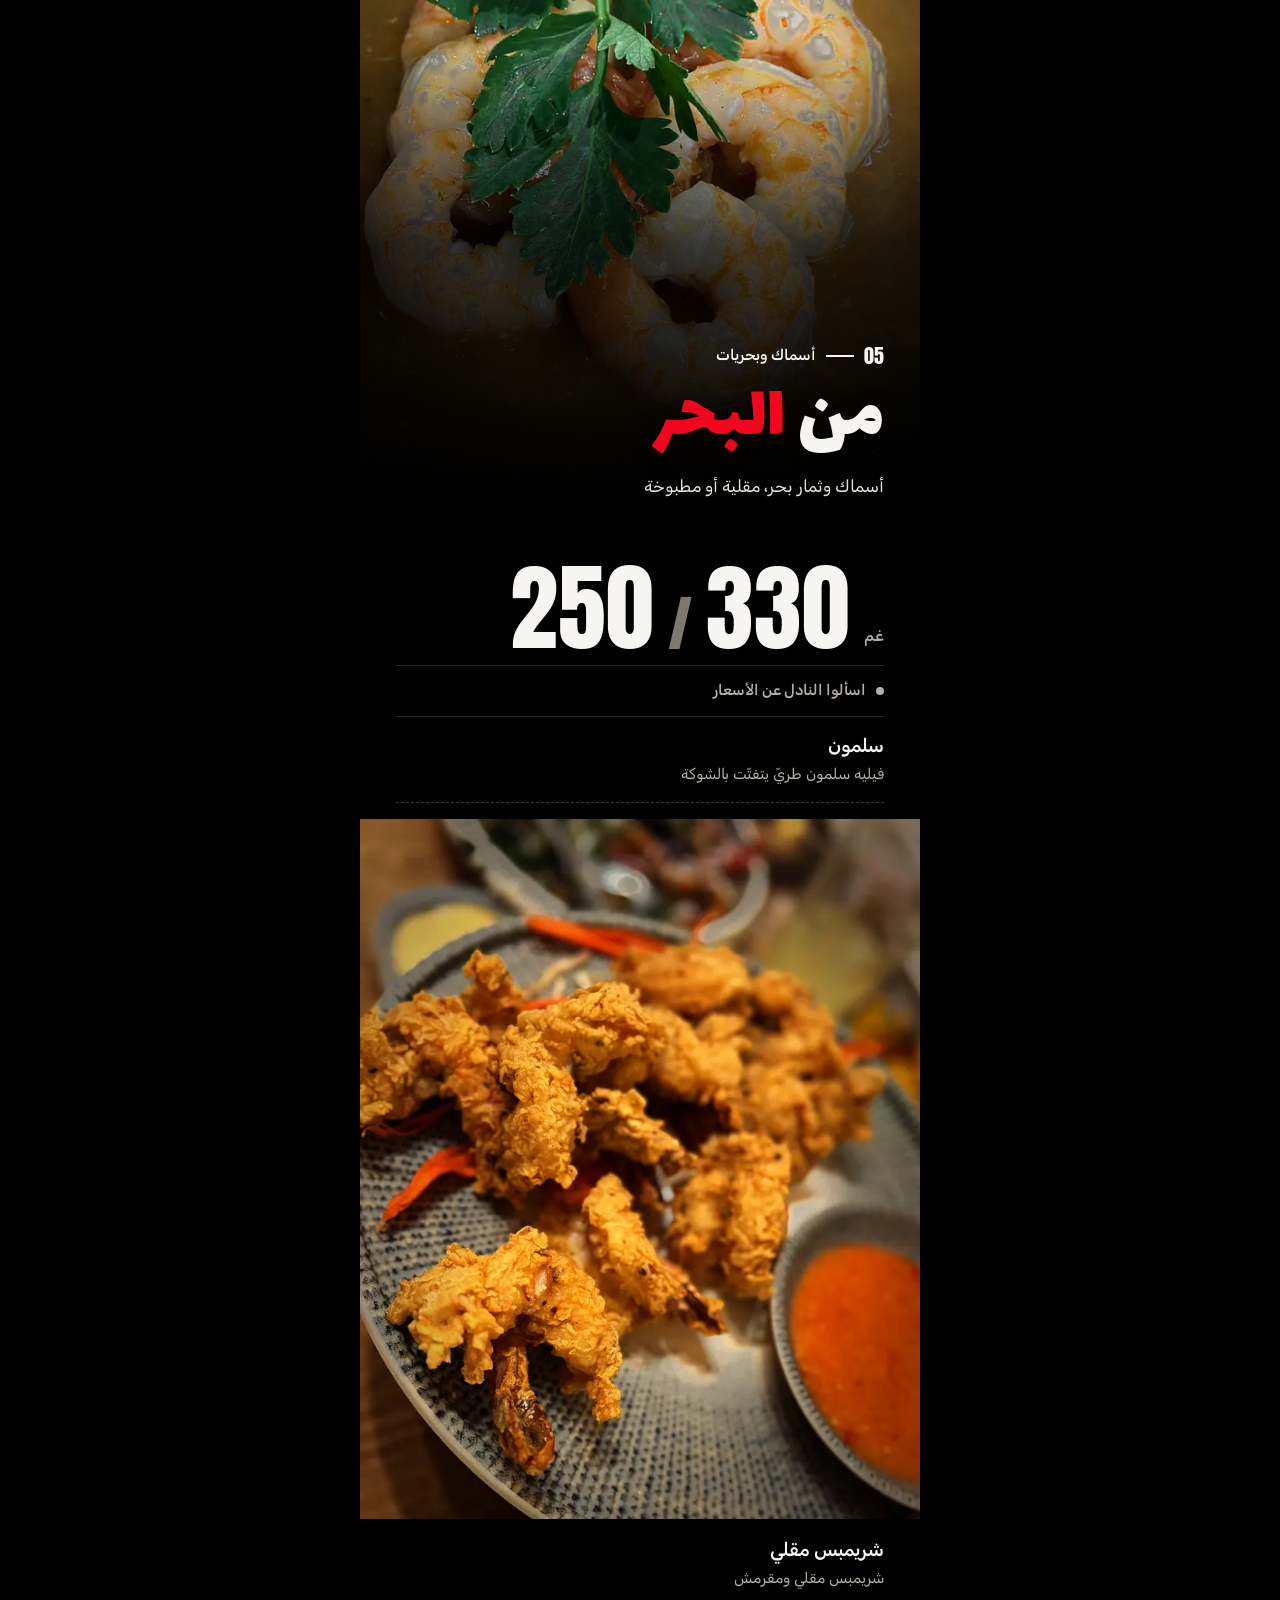
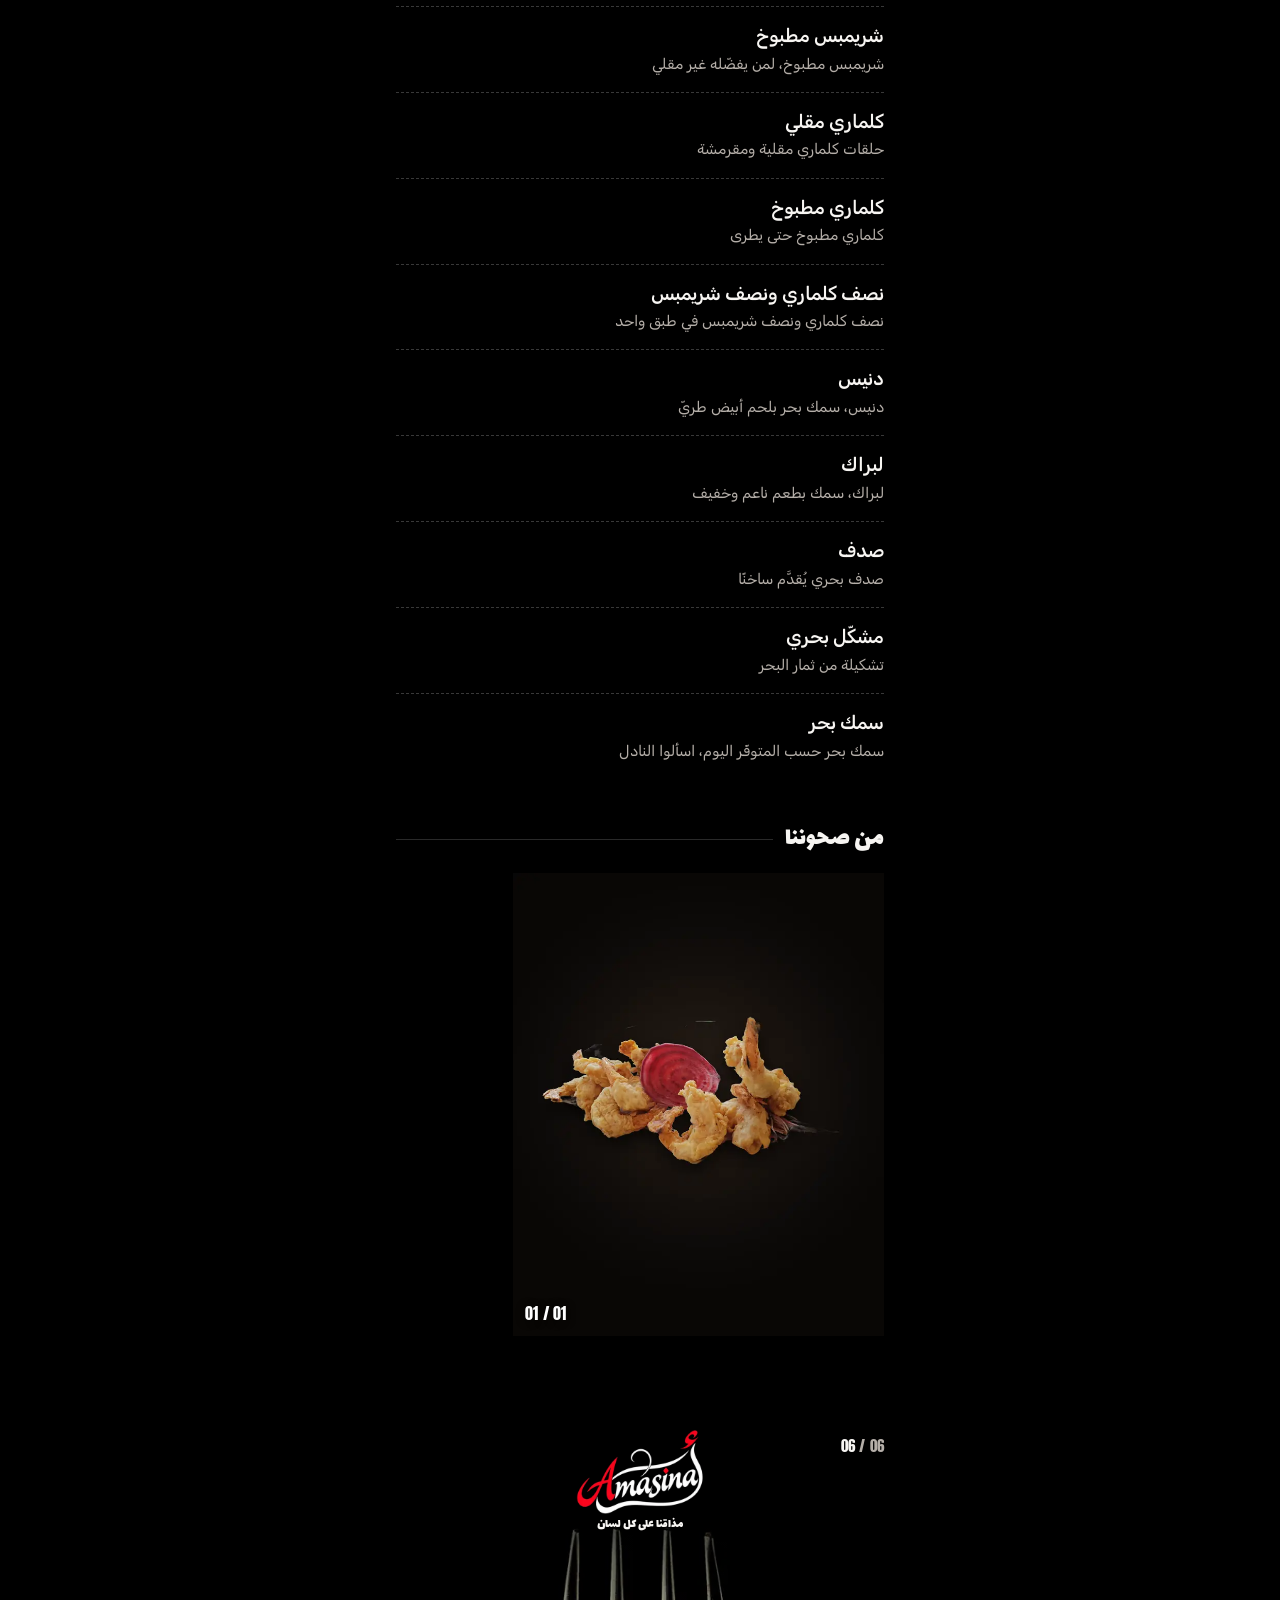
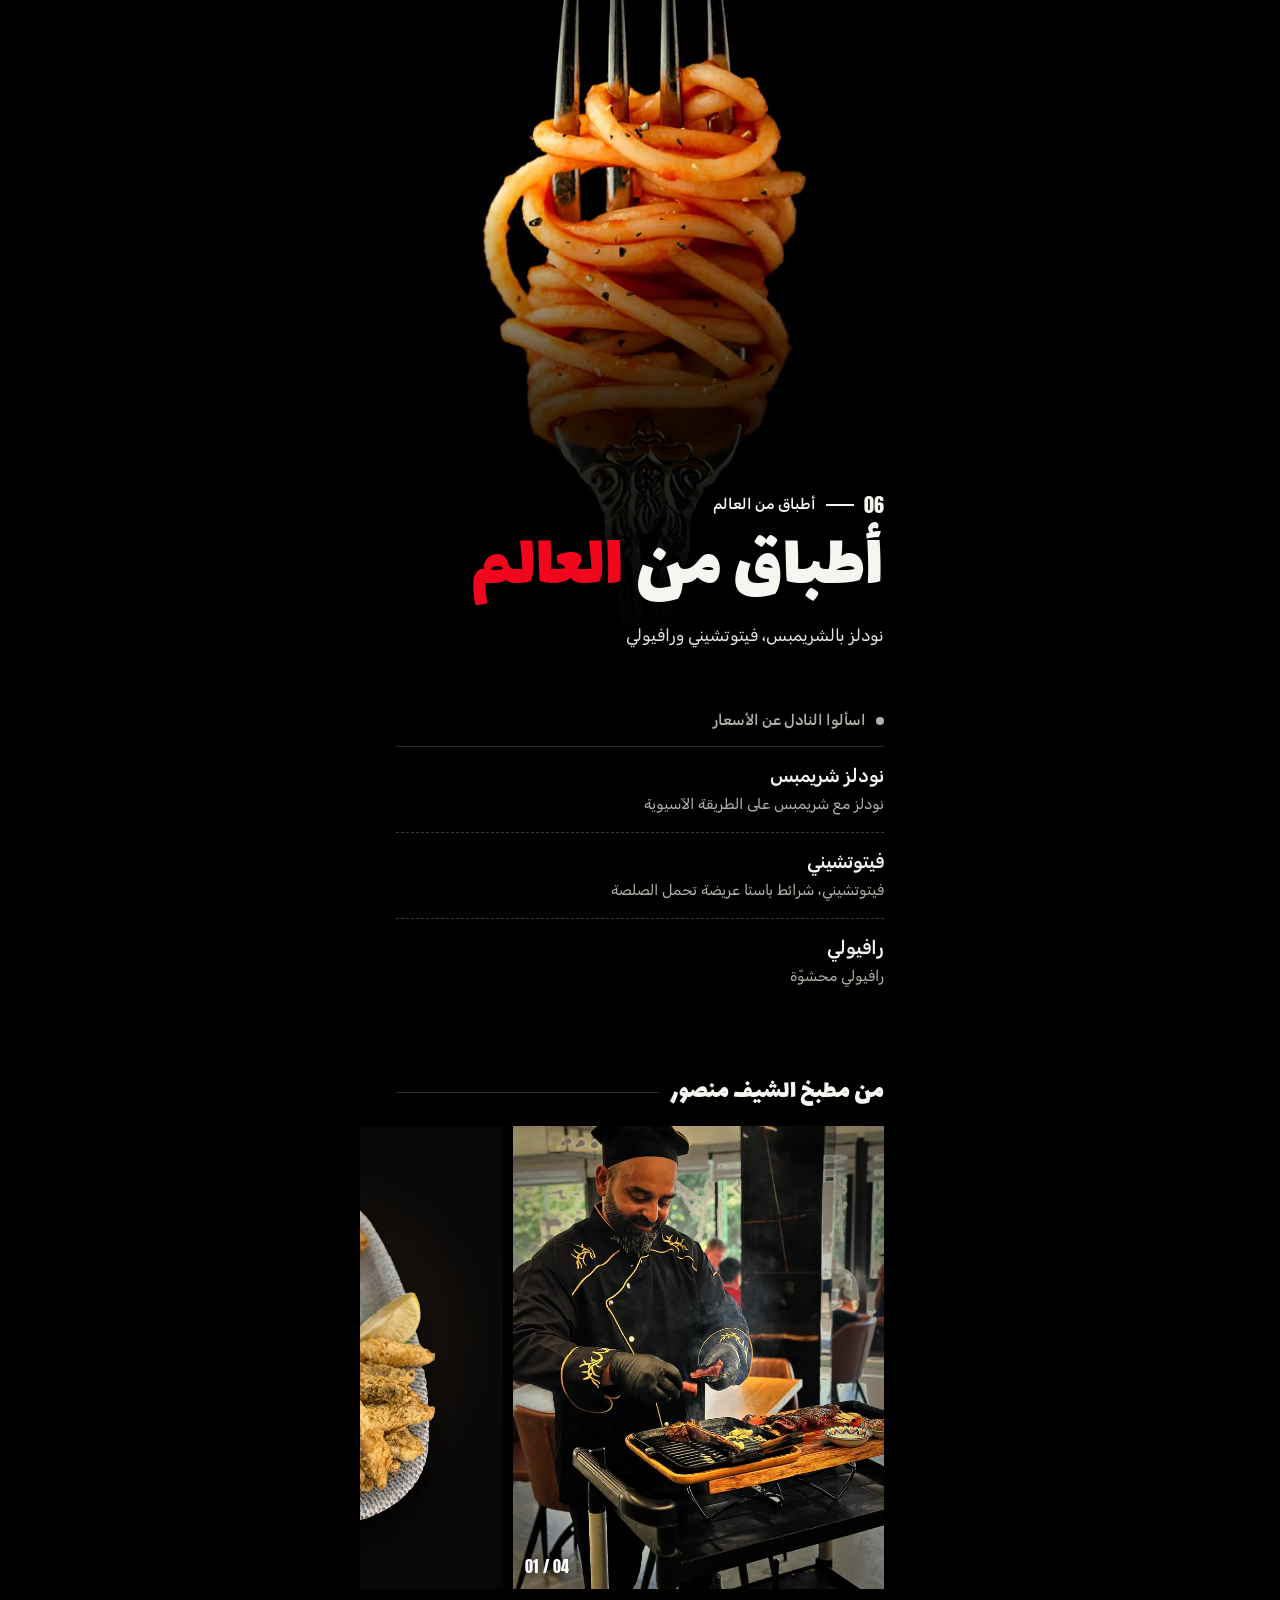
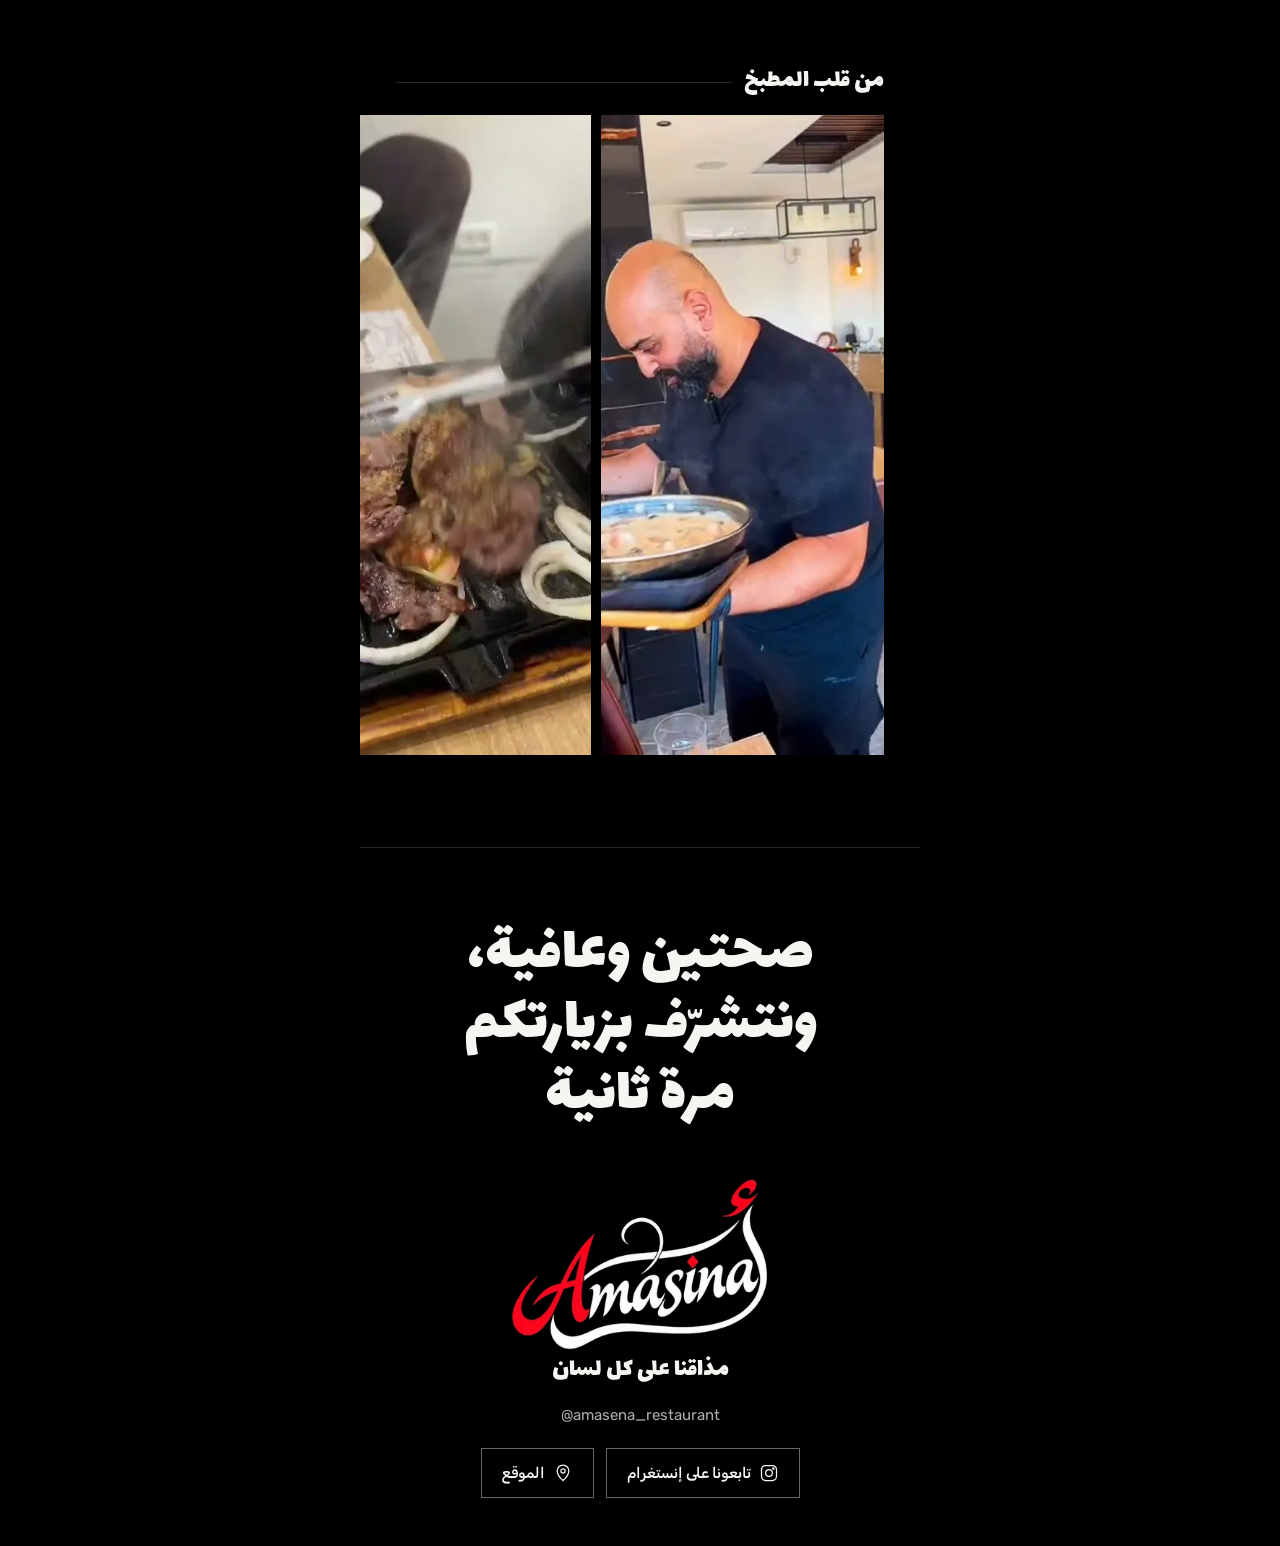
==== commit 0e4cb353: "chore: move hosting to GitHub Pages (Netlify deploys blocked: credits used up) og:image and README n" ====
--- a/index.html
+++ b/index.html
@@ -10,7 +10,7 @@
 <meta property="og:title" content="أماسينا | المنيو">
 <meta property="og:description" content="مذاقنا على كل لسان">
 <meta property="og:type" content="website">
-<meta property="og:image" content="https://amasina.netlify.app/assets/img/cover-og.jpg">
+<meta property="og:image" content="https://aliabuliel.github.io/amasena-menu/assets/img/cover-og.jpg">
 <link rel="icon" type="image/webp" href="assets/logo.webp">
 <link rel="preconnect" href="https://fonts.googleapis.com">
 <link rel="preconnect" href="https://fonts.gstatic.com" crossorigin>
--- a/styles.css
+++ b/styles.css
@@ -113,6 +113,8 @@
 .gal::-webkit-scrollbar{display:none}
 .gal figure{position:relative;flex:none;width:76%;margin:0;scroll-snap-align:start}
 .gal .gnum{position:absolute;bottom:10px;inset-inline-start:12px;font-size:16px;color:#fff;text-shadow:0 1px 8px rgba(0,0,0,.7)}
+.gal figcaption{margin-top:12px;font:400 24px/1.25 var(--f-display);color:var(--tx)}
+html:lang(he) .gal figcaption{font-size:22px}
 .ph{display:block;width:100%;aspect-ratio:4/5;overflow:hidden;background:var(--bg-2)}
 .ph img{width:100%;height:100%;object-fit:cover}
 
@@ -225,3 +227,7 @@
 .mo :is(.chef,.gal-title,.gal figure,.note,.wplate,.d,.foot>*).in{opacity:1;translate:0 0}
 .mo .d .ptag{opacity:0;translate:-18px 0;transition:opacity .6s,translate .8s var(--ease);transition-delay:calc(var(--i,0)*80ms + .25s)}
 .mo .d.in .ptag{opacity:1;translate:0 0}
+
+/* chef's videos (9:16 reels) */
+.reels figure{width:58%}
+.reels video{display:block;width:100%;aspect-ratio:9/16;object-fit:cover;background:var(--bg-2)}
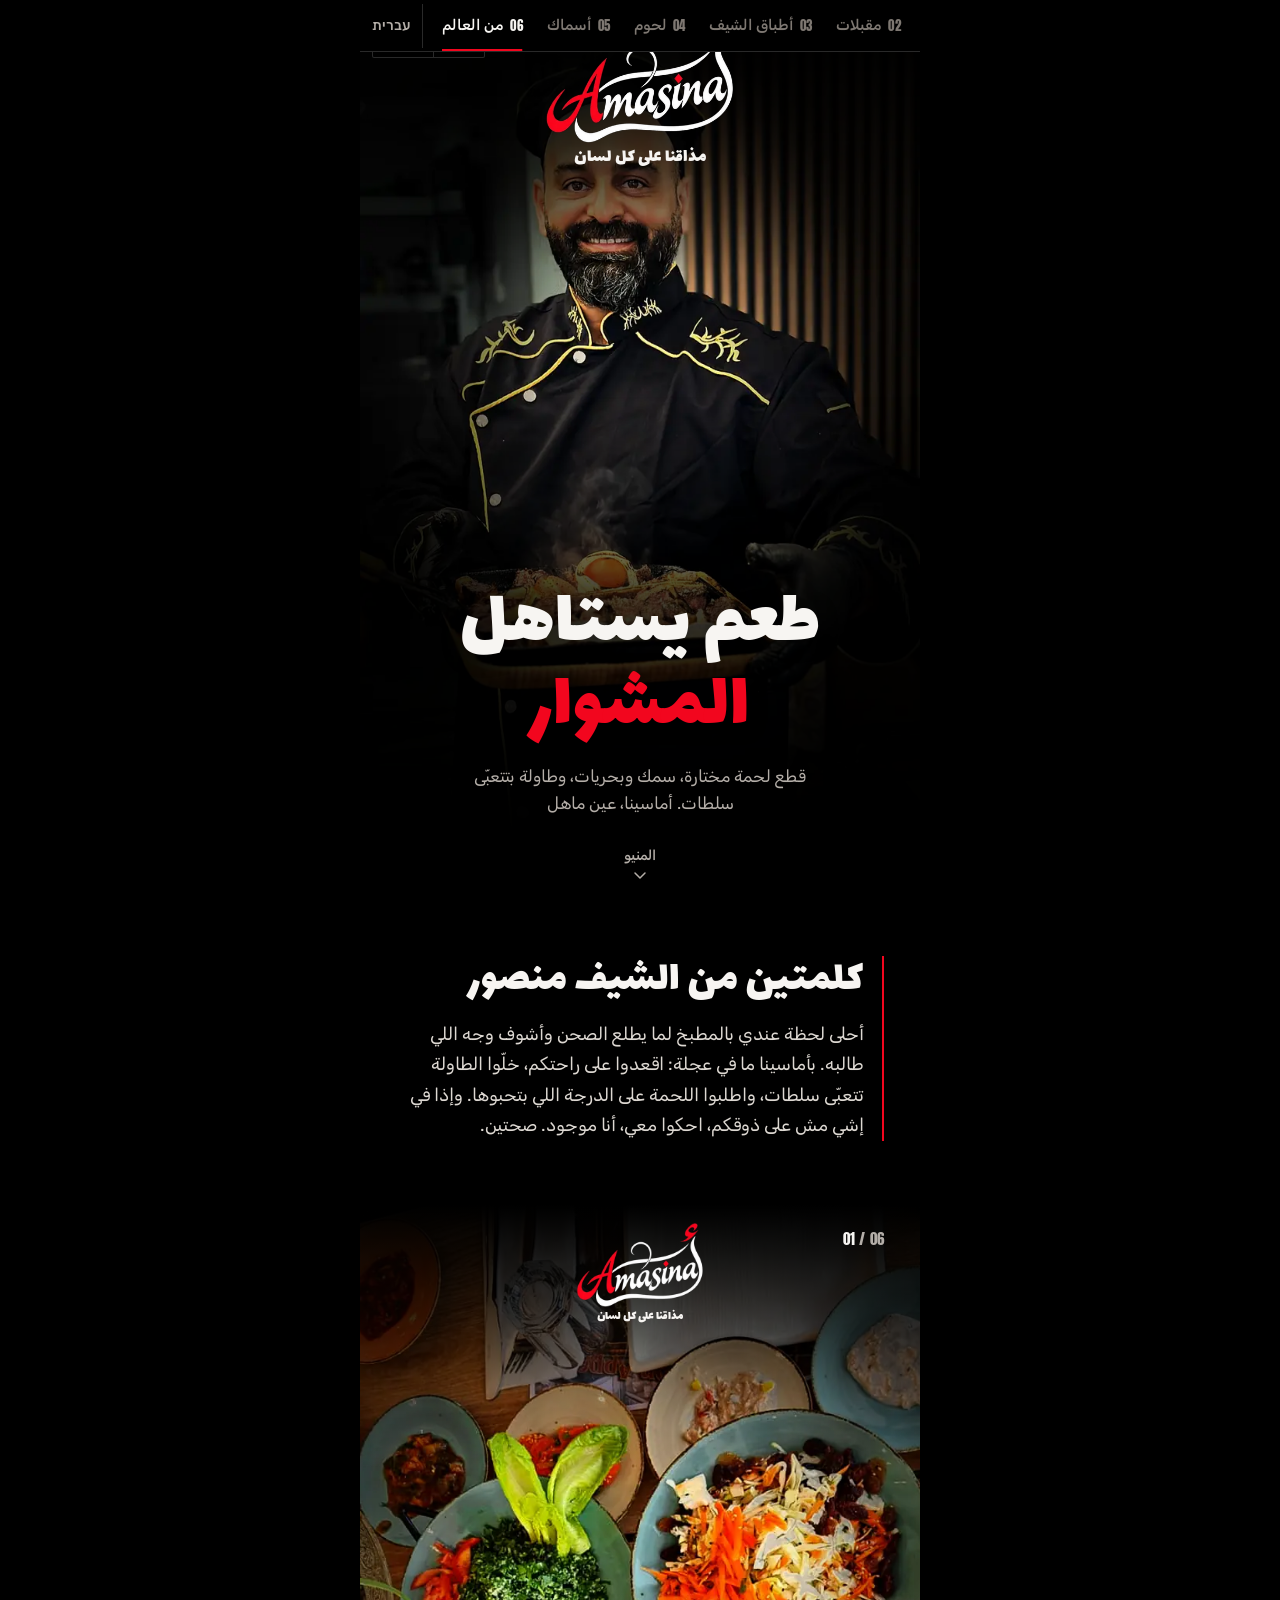
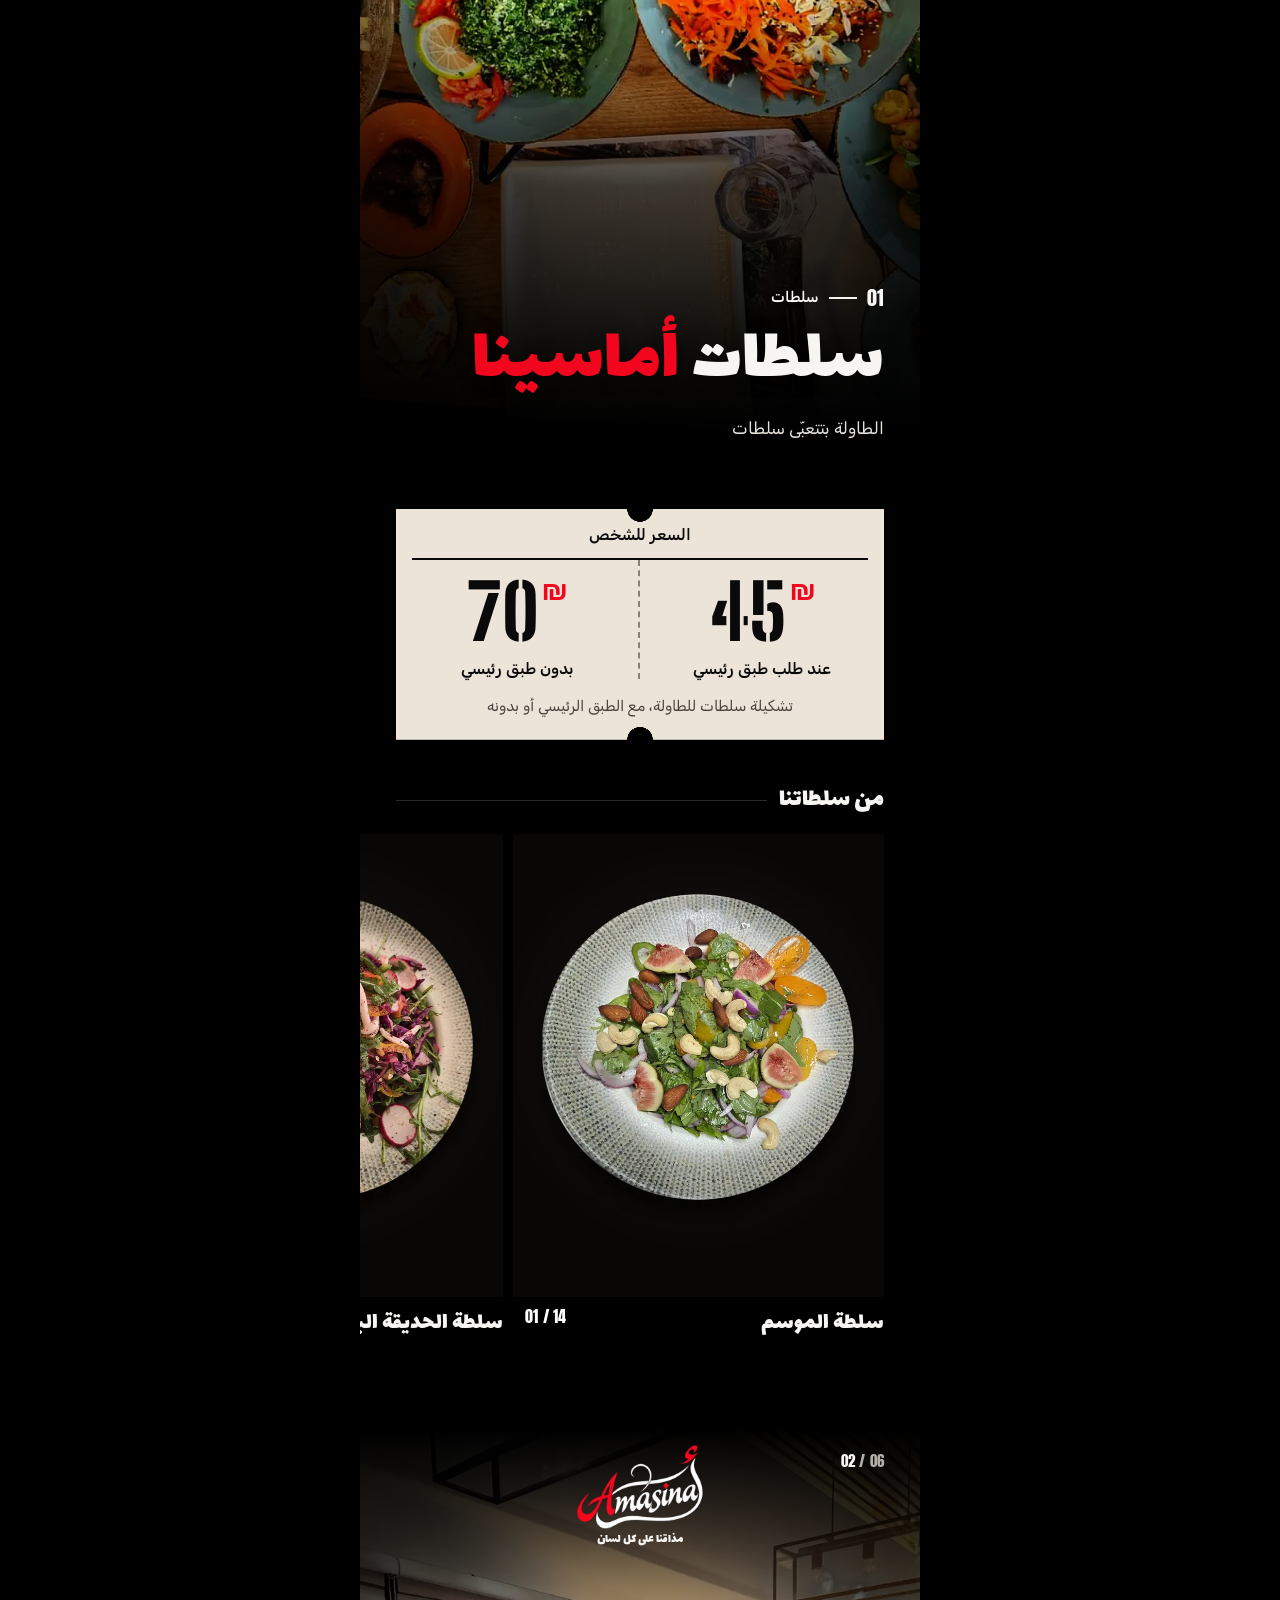
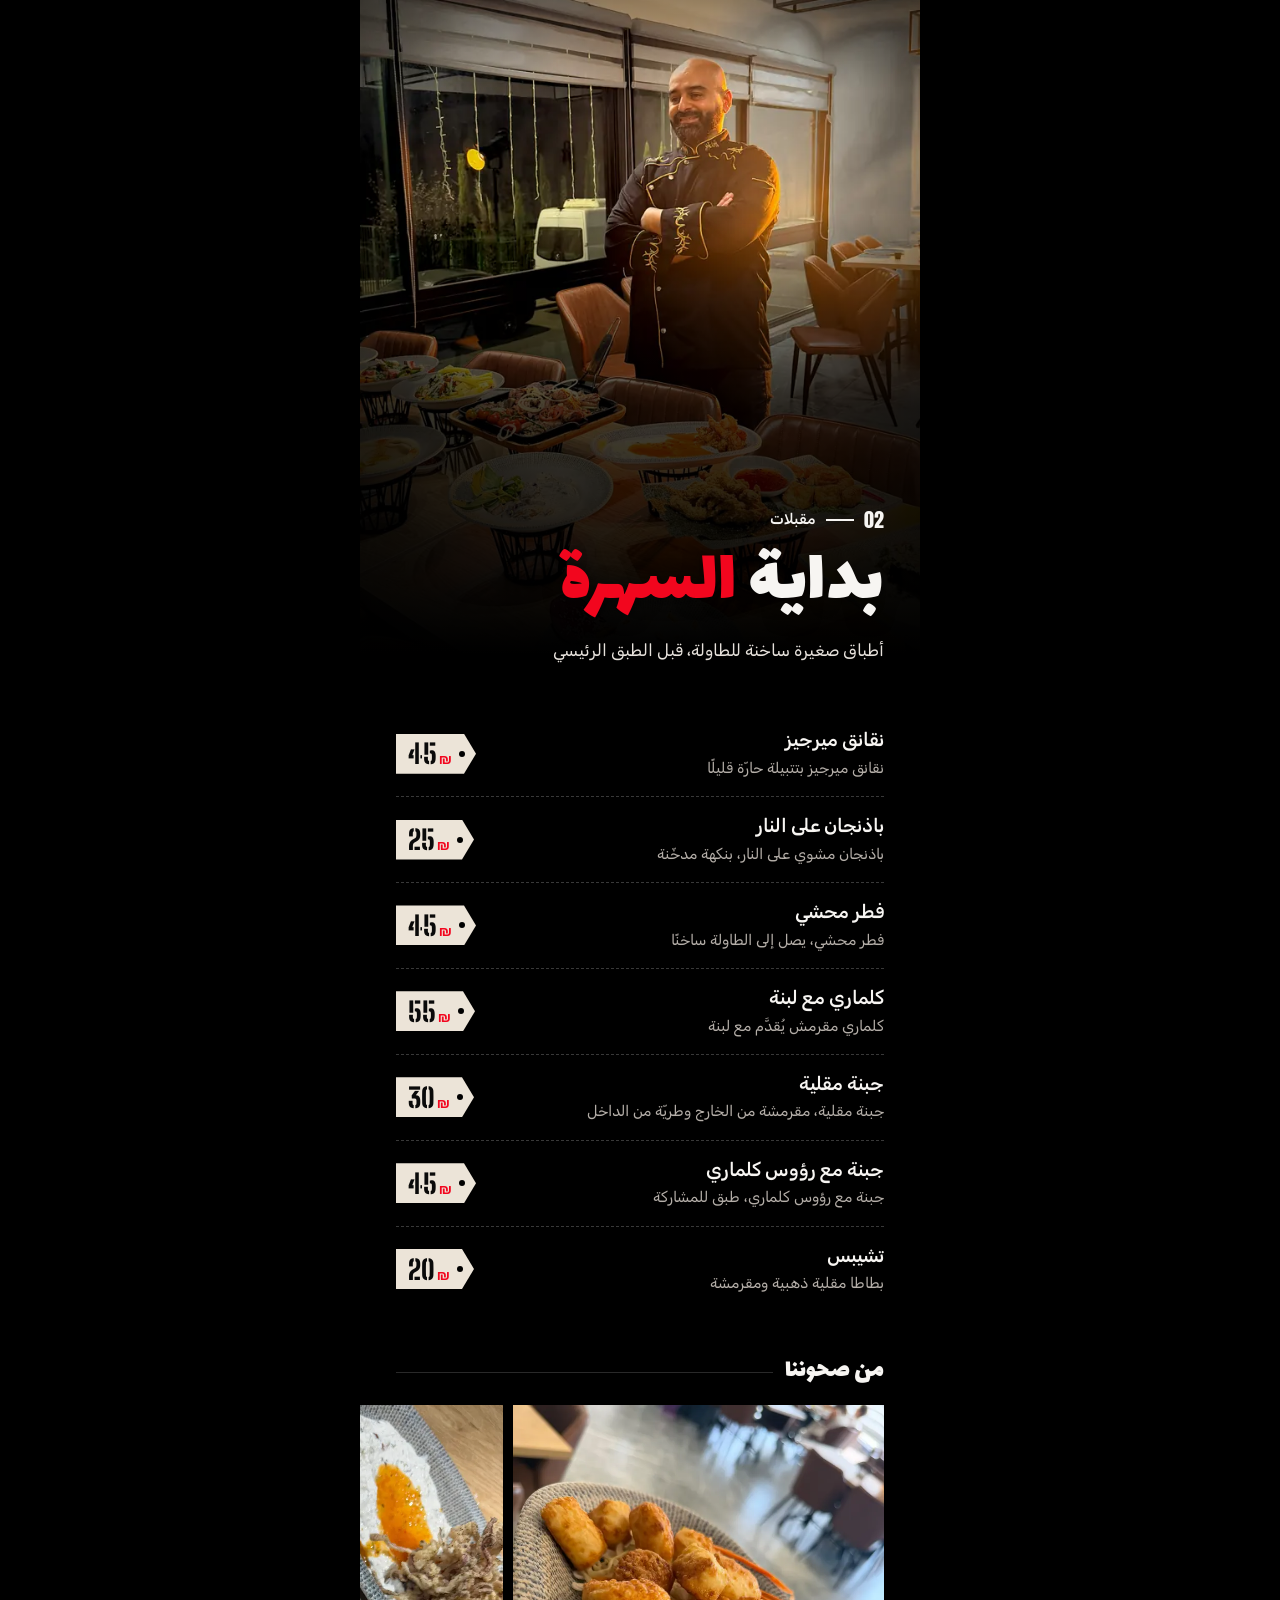
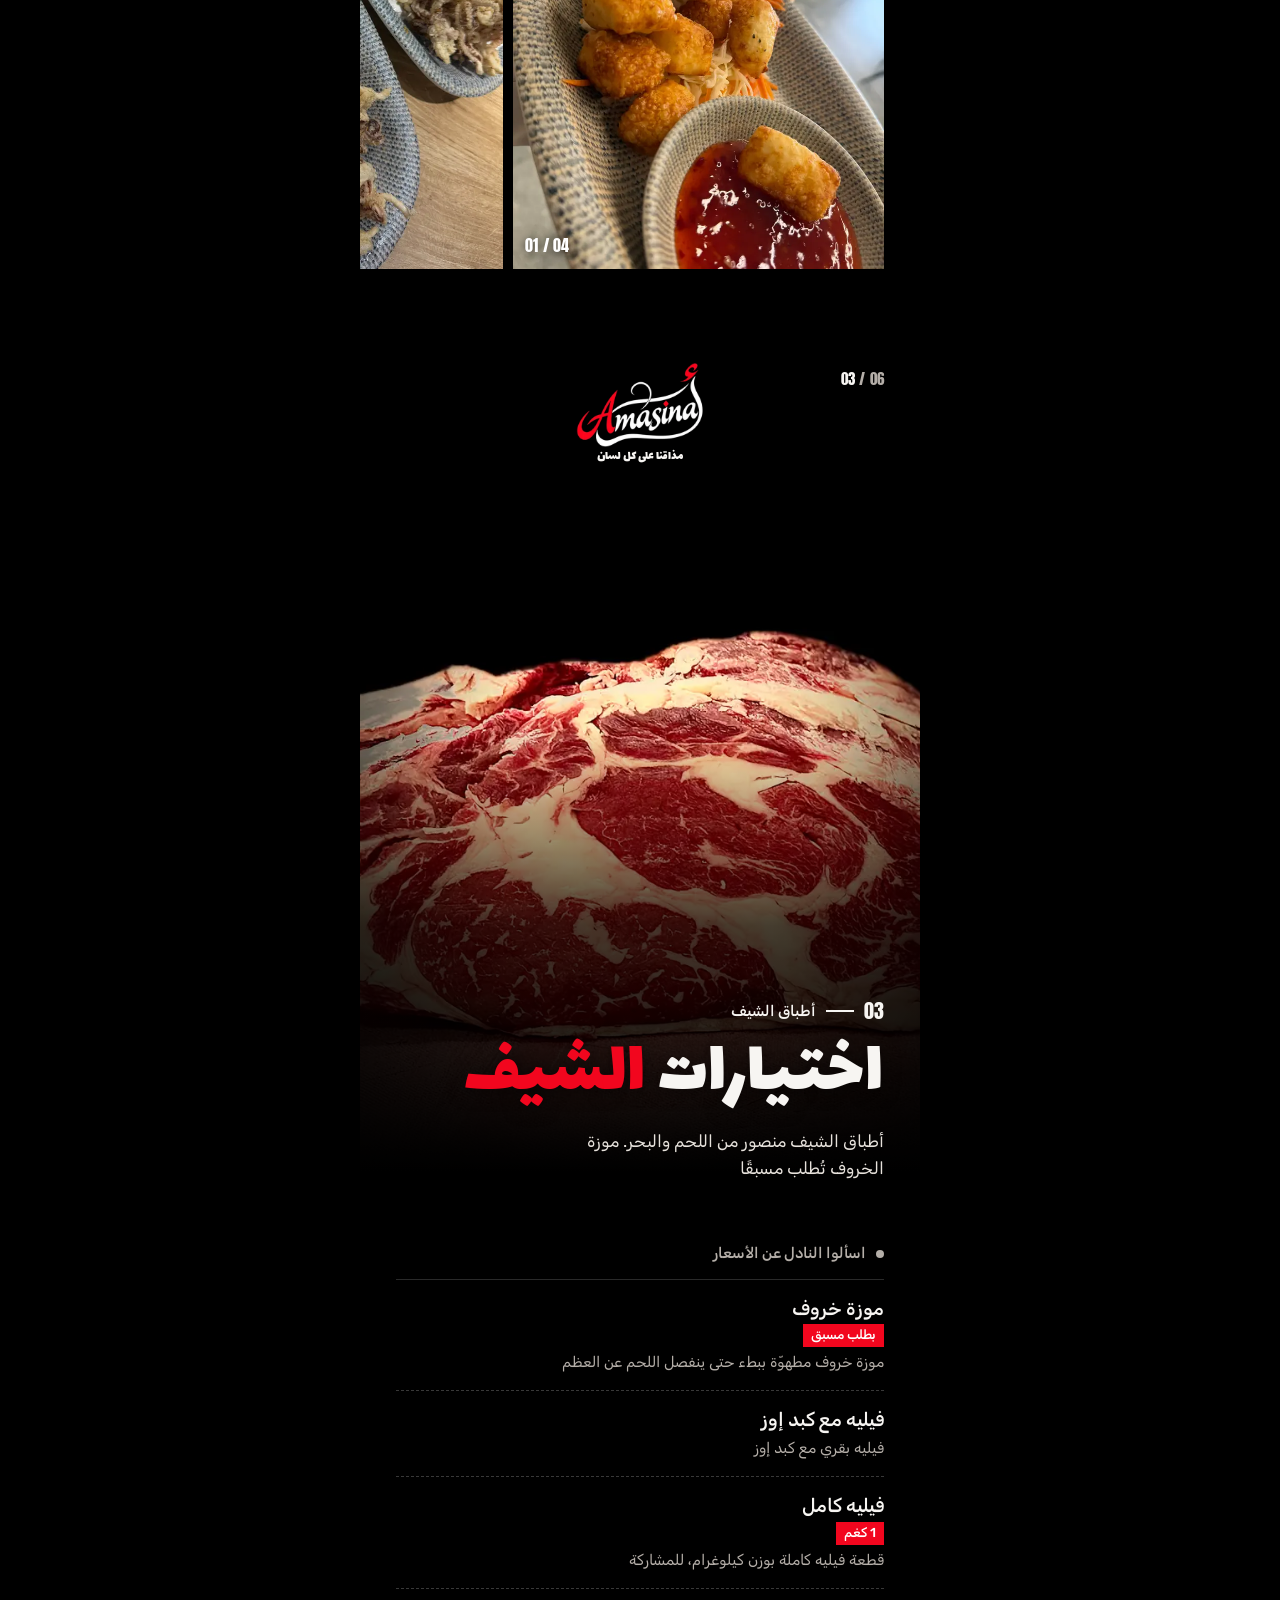
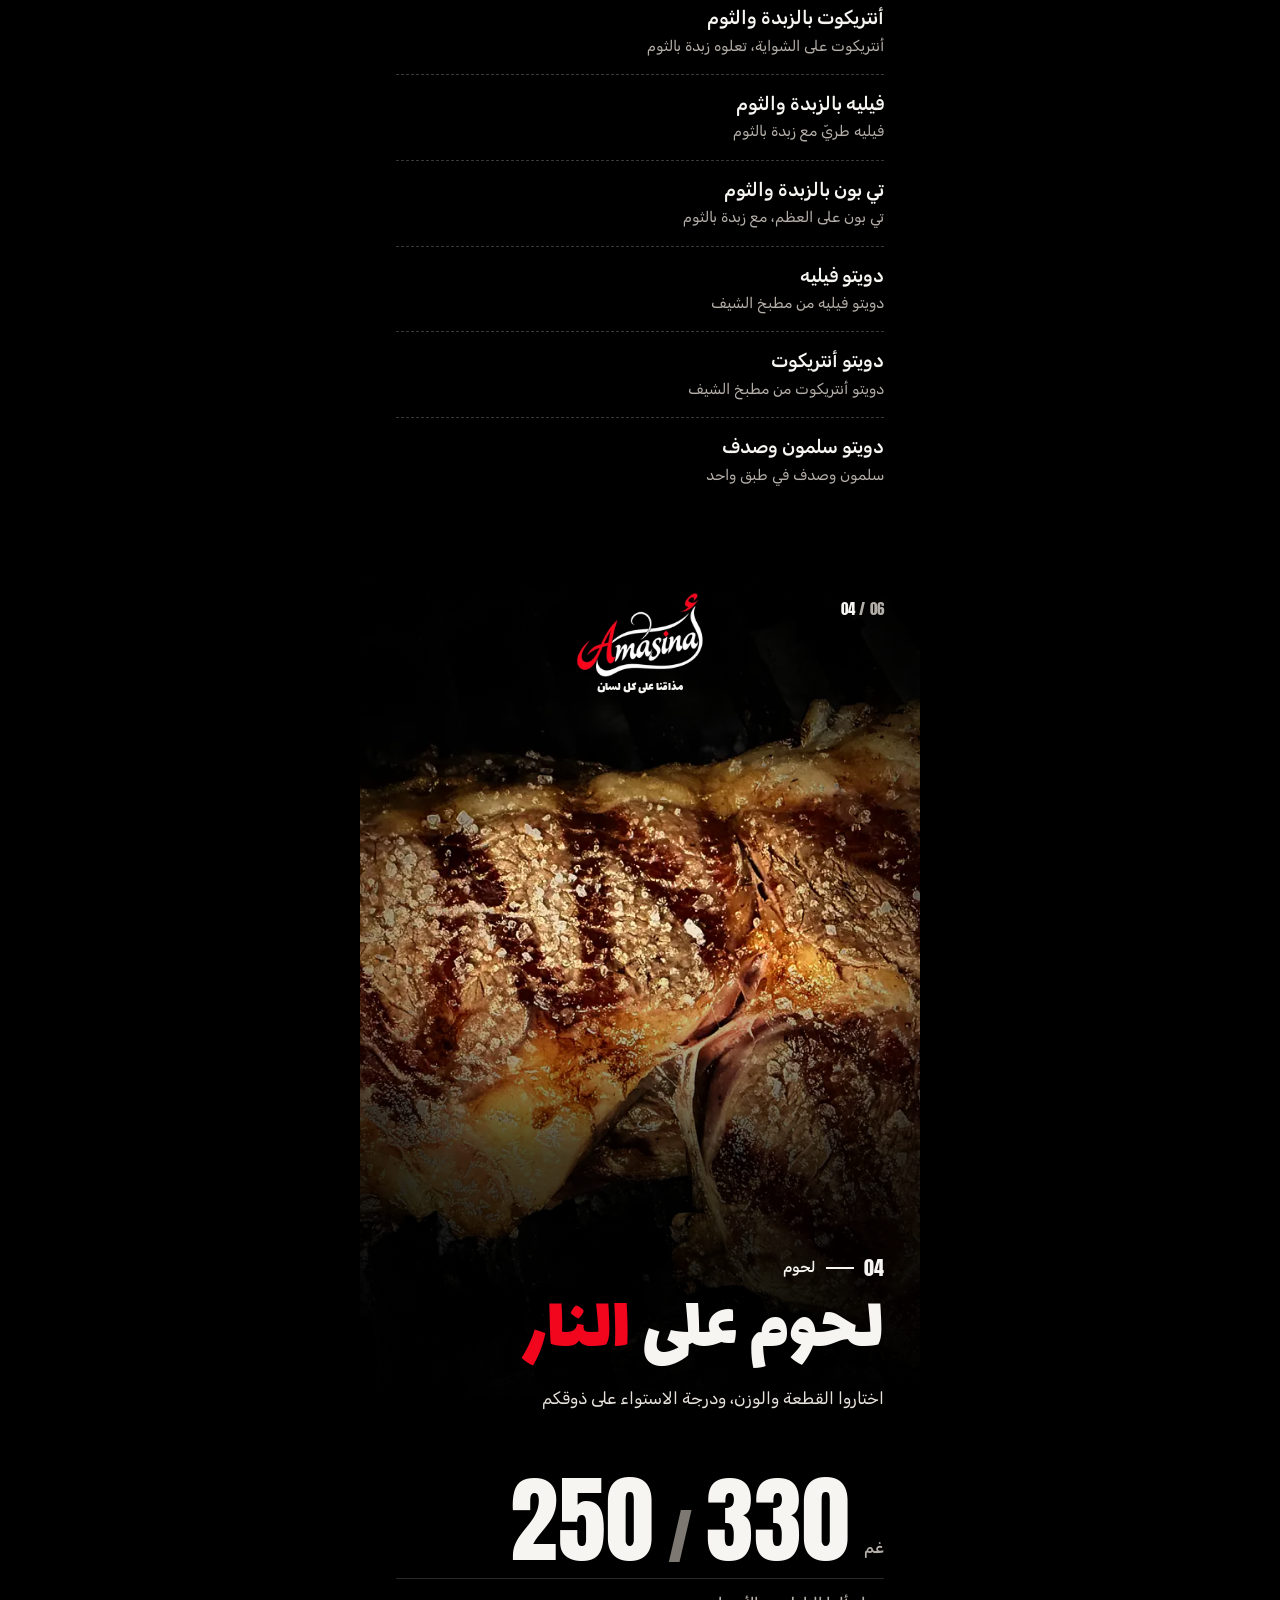
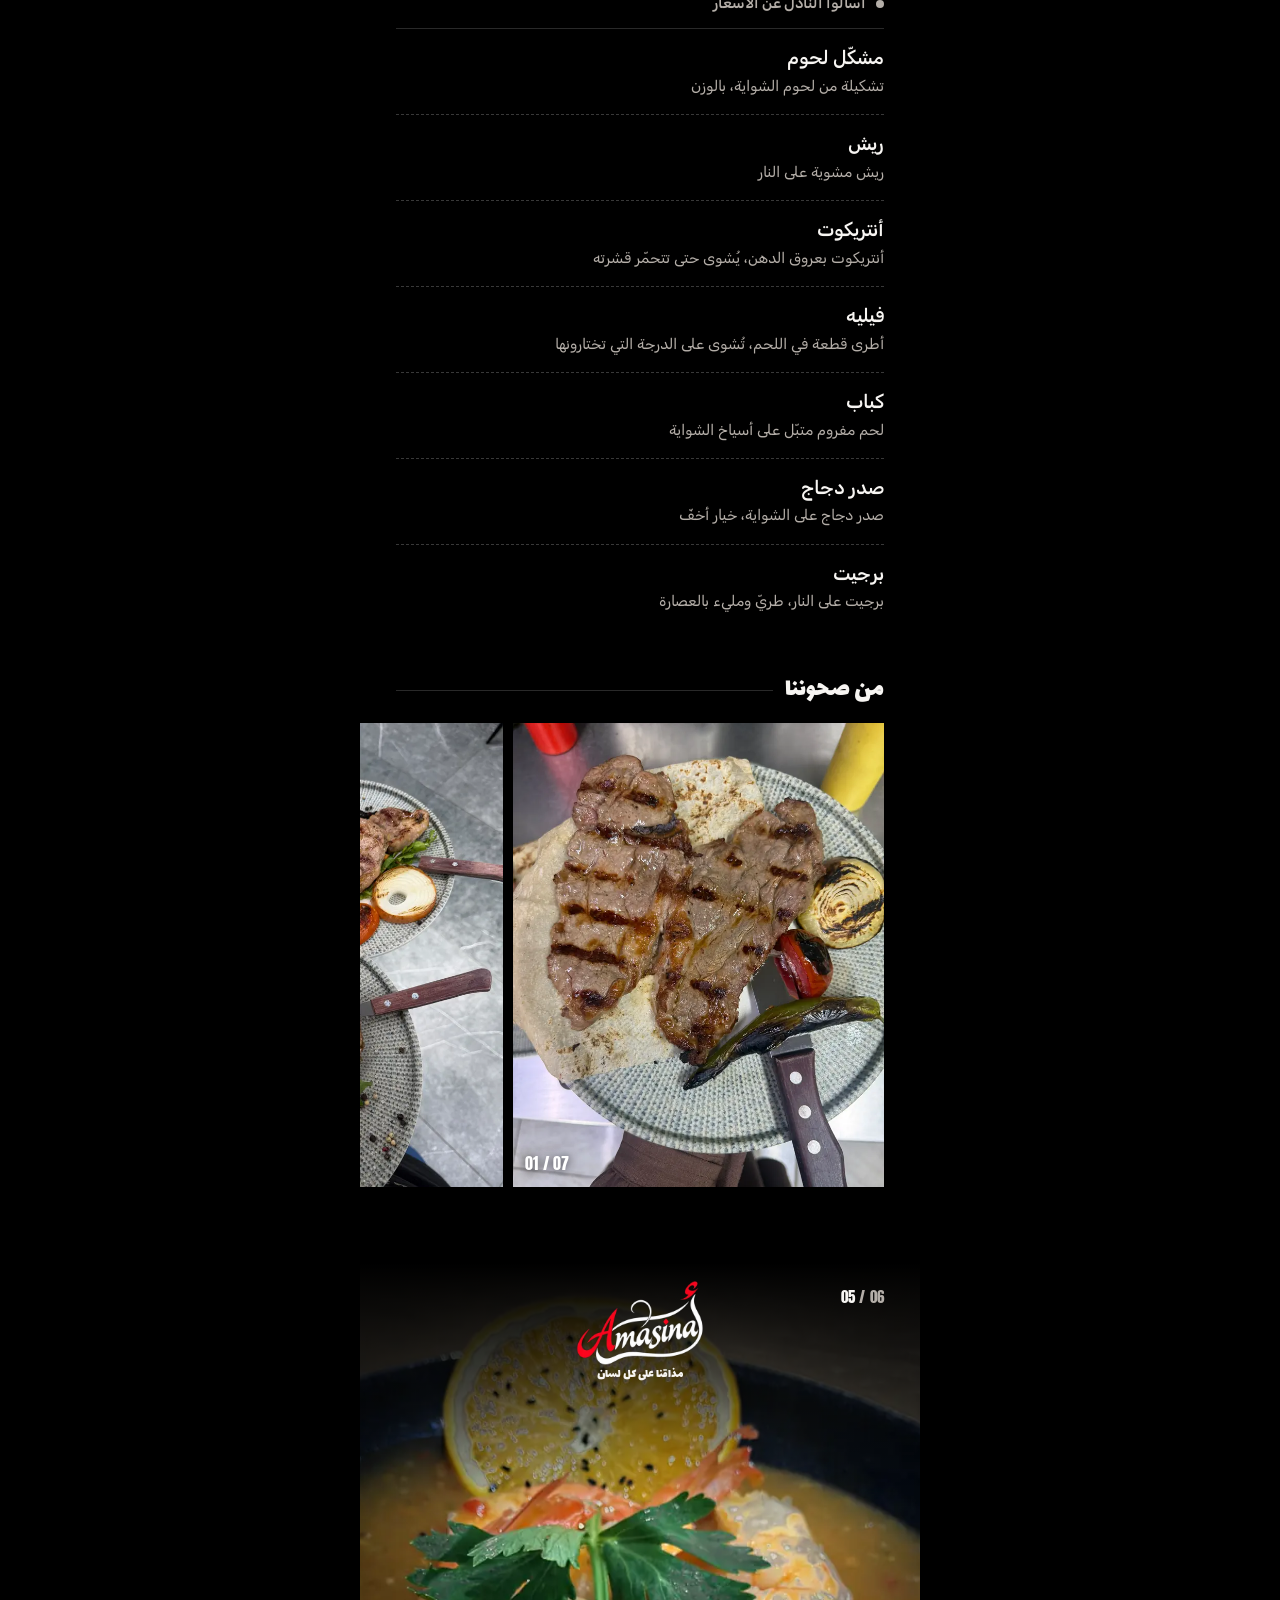
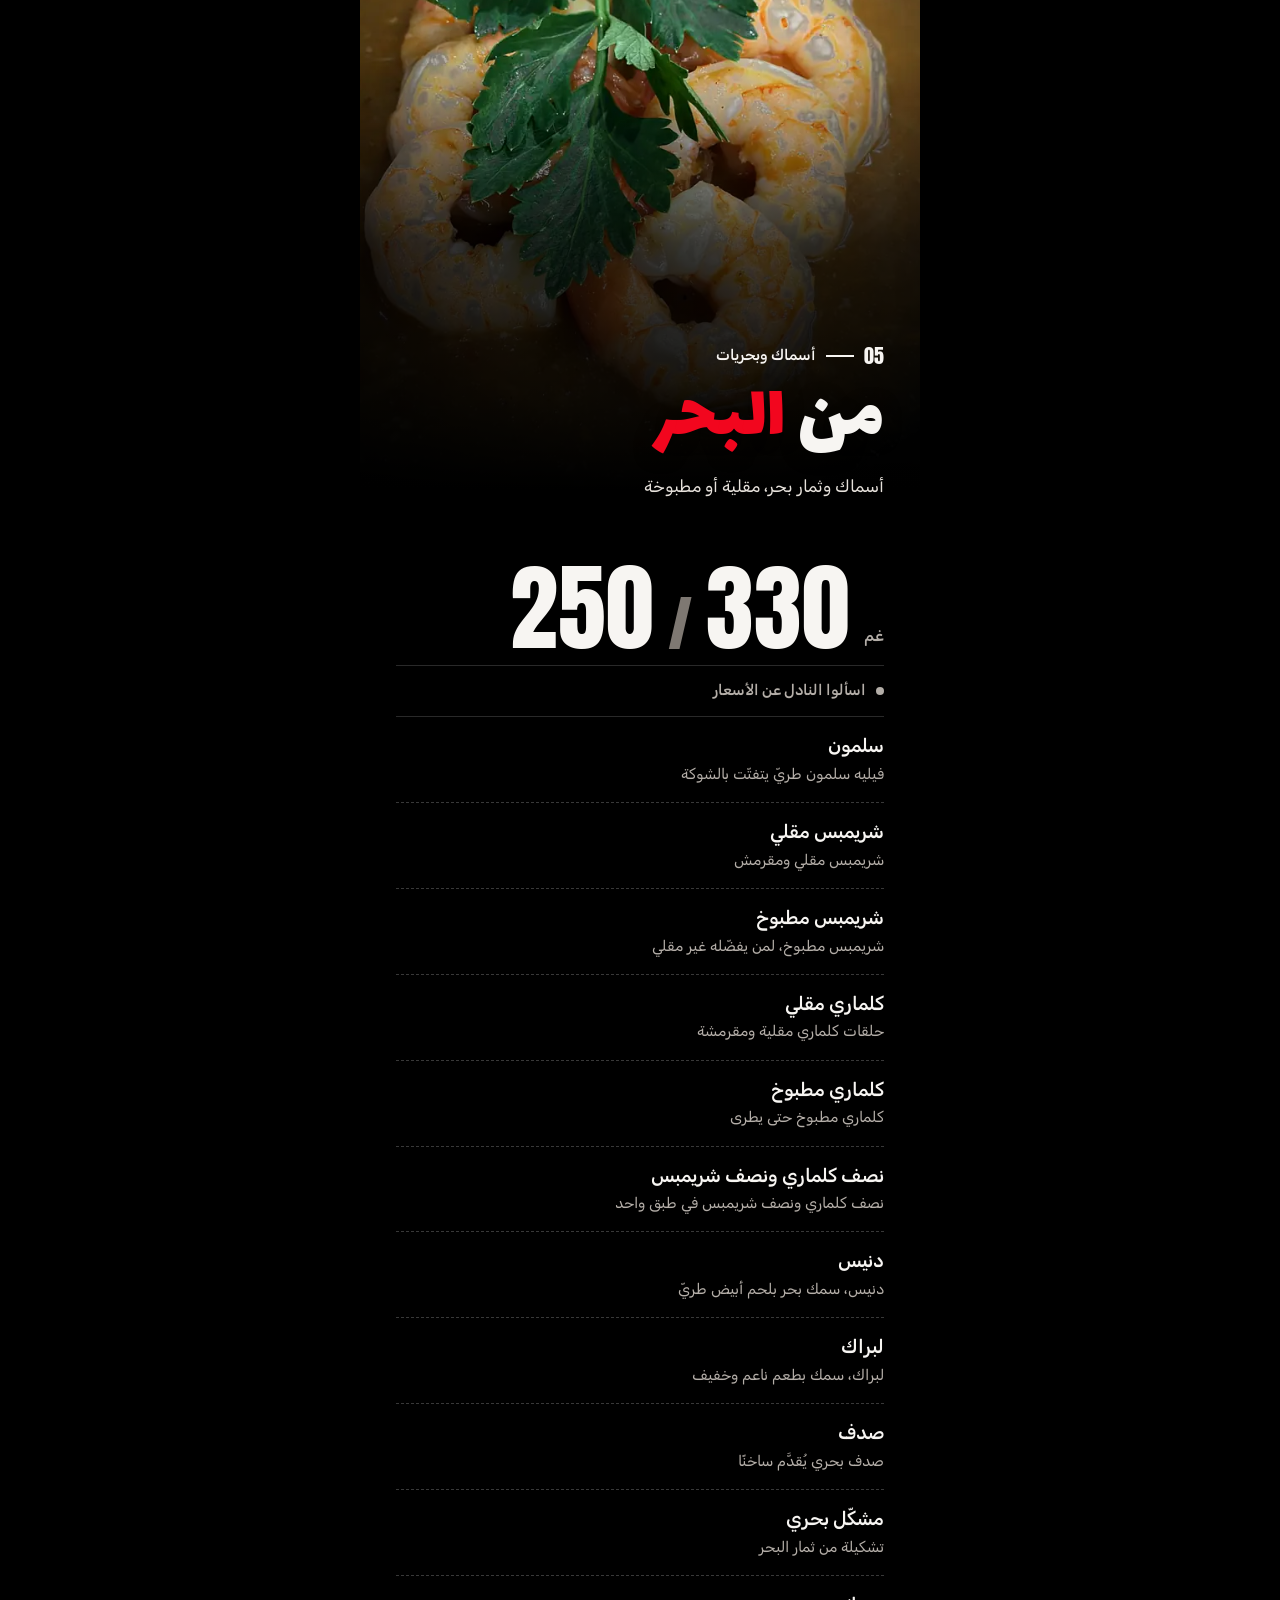
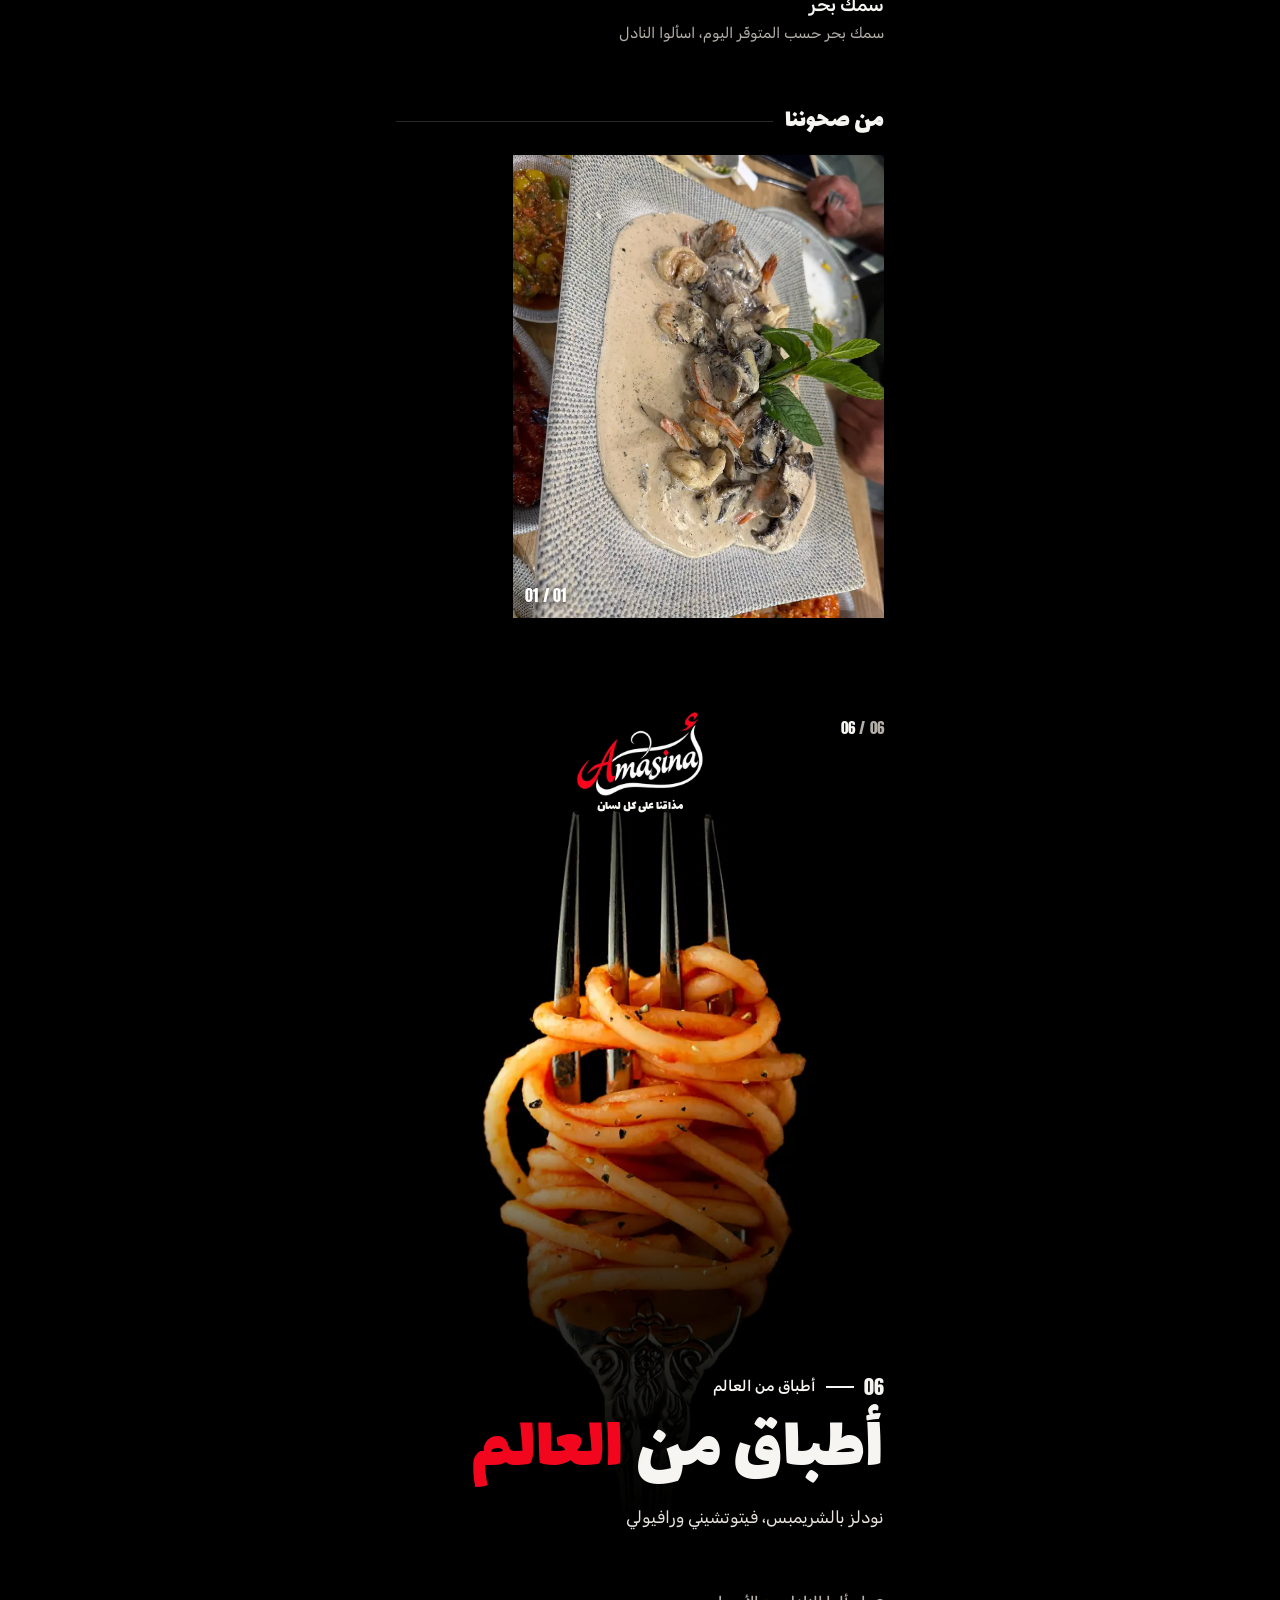
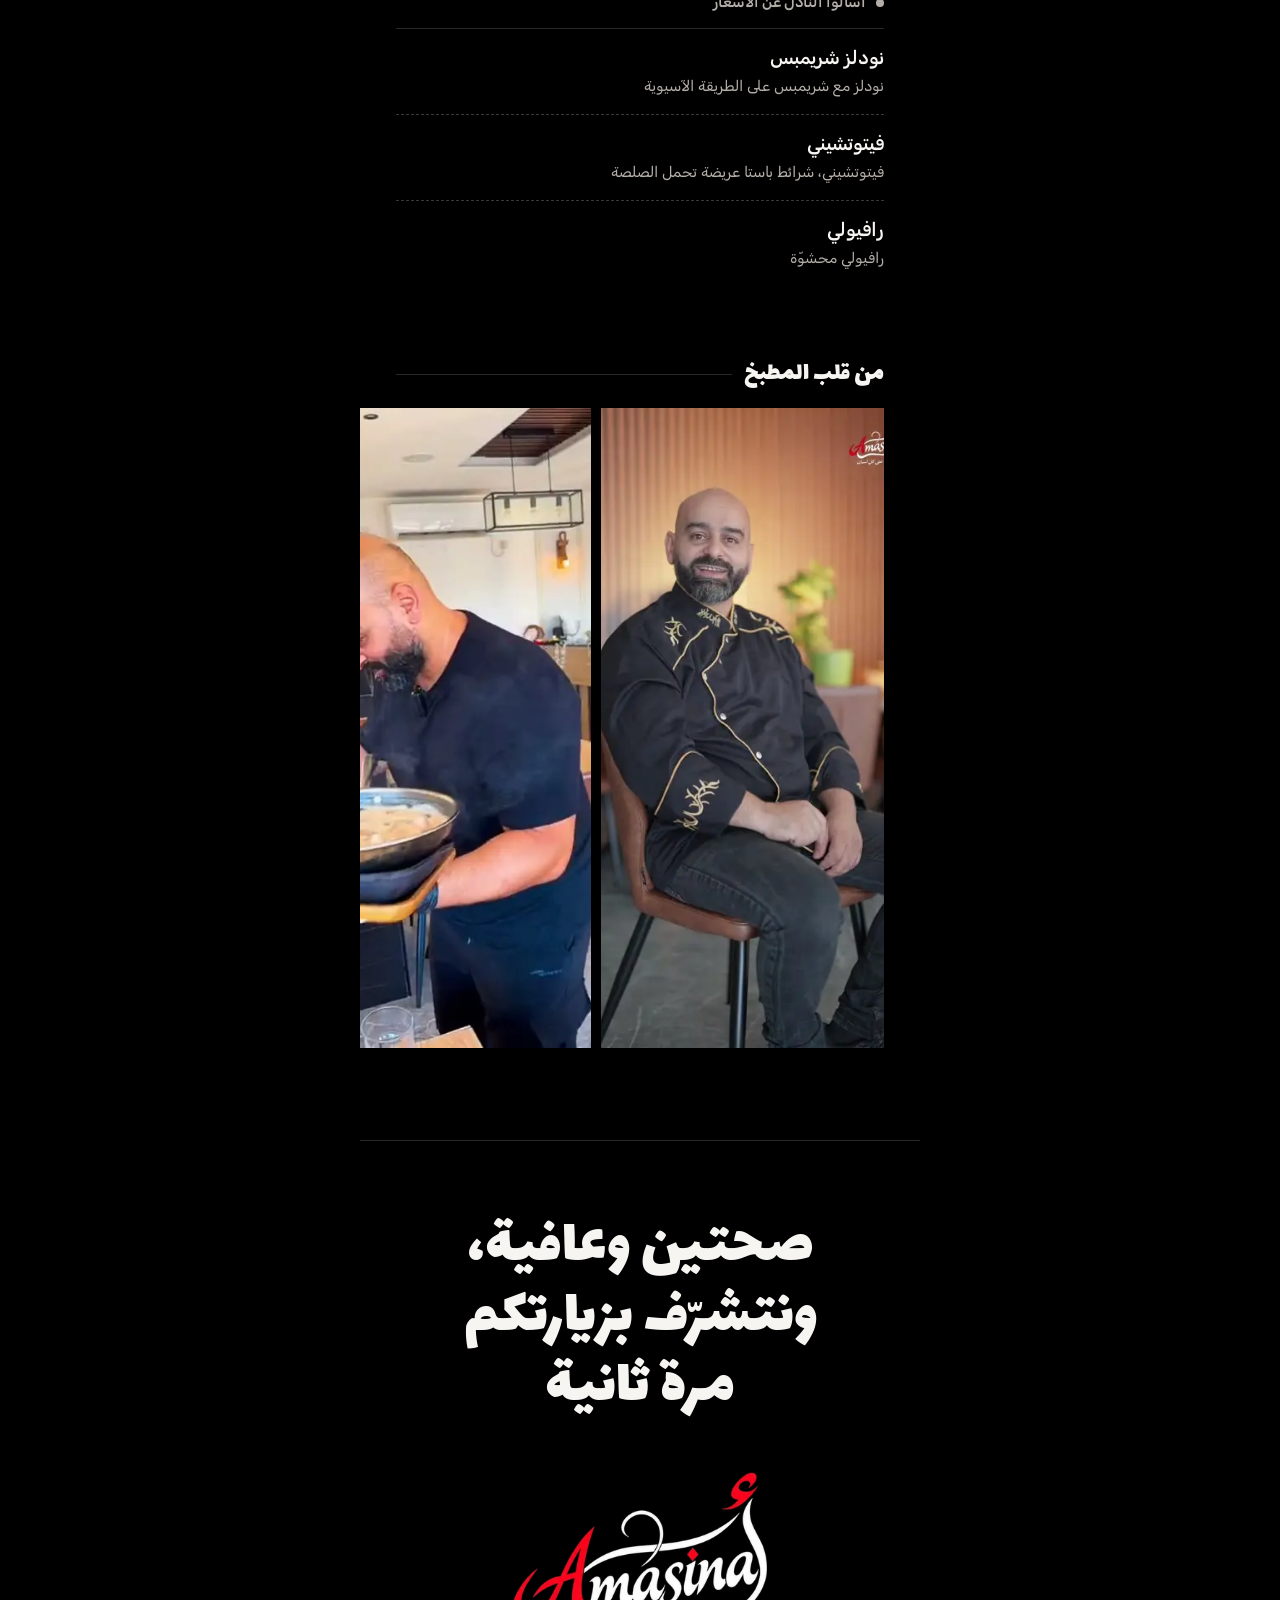
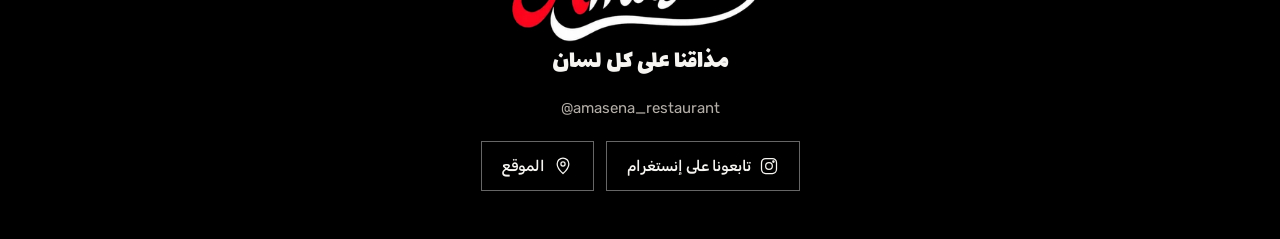
==== commit 80d6a678: "chore: new home at https://amasina.github.io (organization amasina) Co-Authored-By: Claude Opus 5.5 " ====
--- a/index.html
+++ b/index.html
@@ -10,7 +10,7 @@
 <meta property="og:title" content="أماسينا | المنيو">
 <meta property="og:description" content="مذاقنا على كل لسان">
 <meta property="og:type" content="website">
-<meta property="og:image" content="https://aliabuliel.github.io/amasena-menu/assets/img/cover-og.jpg">
+<meta property="og:image" content="https://amasina.github.io/assets/img/cover-og.jpg">
 <link rel="icon" type="image/webp" href="assets/logo.webp">
 <link rel="preconnect" href="https://fonts.googleapis.com">
 <link rel="preconnect" href="https://fonts.gstatic.com" crossorigin>
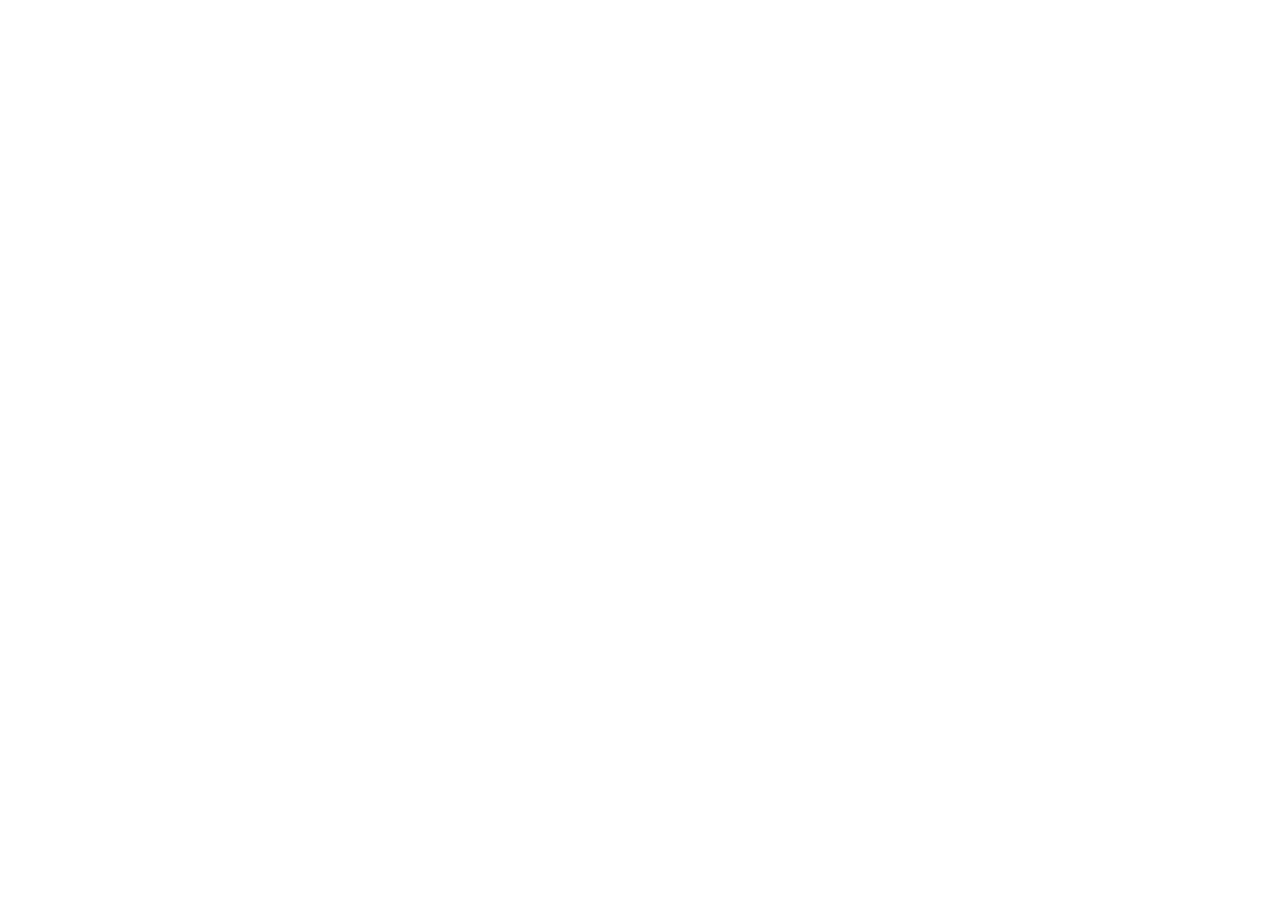
==== commit 72c6dfb8: "redirect old menu address to https://amasina.github.io Co-Authored-By: Claude Opus 5.5 <noreply@anth" ====
--- a/index.html
+++ b/index.html
@@ -1,110 +1,10 @@
 <!doctype html>
-<html lang="ar" dir="rtl">
-<head>
-<meta charset="utf-8">
-<meta name="viewport" content="width=device-width,initial-scale=1,viewport-fit=cover">
-<meta name="theme-color" content="#000000">
-<meta name="color-scheme" content="dark">
+<html lang="ar" dir="rtl"><head><meta charset="utf-8">
 <title>أماسينا | المنيو</title>
-<meta name="description" content="منيو مطعم أماسينا، عين ماهل">
-<meta property="og:title" content="أماسينا | المنيو">
-<meta property="og:description" content="مذاقنا على كل لسان">
-<meta property="og:type" content="website">
-<meta property="og:image" content="https://amasina.github.io/assets/img/cover-og.jpg">
-<link rel="icon" type="image/webp" href="assets/logo.webp">
-<link rel="preconnect" href="https://fonts.googleapis.com">
-<link rel="preconnect" href="https://fonts.gstatic.com" crossorigin>
-<link rel="preload" as="image" href="assets/img/cover-720.webp" imagesrcset="assets/img/cover-720.webp 720w, assets/img/cover-1080.webp 1080w" imagesizes="(min-width:600px) 560px, 100vw" fetchpriority="high">
-<link rel="stylesheet" href="https://fonts.googleapis.com/css2?family=Anton&family=Lalezar&family=Suez+One&family=Rubik:wght@400;500&display=swap">
-<link rel="stylesheet" href="https://fonts.googleapis.com/css2?family=Big+Shoulders+Stencil:wght@800&text=0123456789&display=swap">
-<link rel="stylesheet" href="styles.css">
-<script>if(!matchMedia("(prefers-reduced-motion: reduce)").matches)document.documentElement.classList.add("mo")</script>
-</head>
-<body>
-<svg width="0" height="0" style="position:absolute" aria-hidden="true" focusable="false">
- <defs>
-  <symbol id="i-ig" viewBox="0 0 24 24"><rect x="3" y="3" width="18" height="18" rx="5"/><circle cx="12" cy="12" r="4"/><circle cx="17.3" cy="6.7" r=".8"/></symbol>
-  <symbol id="i-pin" viewBox="0 0 24 24"><path d="M12 21s-7-6.2-7-11.5A7 7 0 0 1 19 9.5C19 14.8 12 21 12 21z"/><circle cx="12" cy="9.5" r="2.5"/></symbol>
- </defs>
-</svg>
-
-<div class="page">
-<div class="bar" id="bar">
- <nav class="chips" aria-label="أقسام المنيو" data-t="marketing.ui.nav_label" data-attr="aria-label"><div class="chips-track" id="chips"><span class="chip-line" aria-hidden="true"></span></div></nav>
- <button type="button" class="lt-one" id="lt-bar" lang="he" aria-label="اللغة: עברית">עברית</button>
-</div>
-
-<!-- cover poster -->
-<header class="poster cover" id="top">
- <img class="pst-img" src="assets/img/cover-720.webp" srcset="assets/img/cover-720.webp 720w, assets/img/cover-1080.webp 1080w" sizes="(min-width:600px) 560px, 100vw" width="1080" height="1920" fetchpriority="high" decoding="async" alt="الشيف منصور يحمل مقلاة لحم ساخنة مع بندورة وبصل" data-t="photos.cover.alt" data-attr="alt">
- <div class="pst-shade" aria-hidden="true"></div>
- <div class="pst-logo brand"><img src="assets/logo-mark-720.webp" srcset="assets/logo-mark.webp 360w, assets/logo-mark-720.webp 720w" sizes="180px" width="720" height="472" alt="Amasina, مذاقنا على كل لسان"><span class="slogan" data-t="marketing.brand.slogan" aria-hidden="true">مذاقنا على كل لسان</span></div>
- <div class="lt lt-cover" role="group" aria-label="اللغة" data-t="marketing.ui.lang_label" data-attr="aria-label">
-  <button type="button" lang="ar" data-lang="ar" aria-pressed="true">عربي</button><button type="button" lang="he" data-lang="he" aria-pressed="false">עברית</button>
- </div>
- <div class="pst-txt">
-  <h1 class="pst-h hero" id="hero">مطبخ <em class="kw">الشيف منصور</em></h1>
-  <p class="pst-intro" id="hero-sub">مطعم أماسينا، عين ماهل</p>
- </div>
- <a class="cue" href="#salads"><span data-t="marketing.ui.menu_label">المنيو</span><svg class="cue-chev" viewBox="0 0 16 16" aria-hidden="true"><path d="M3 6l5 5 5-5"/></svg></a>
-</header>
-
-<main id="main">
- <!-- chef block (marketing copy; hidden when empty) -->
- <section class="chef" id="chef" aria-labelledby="chef-t" hidden>
-  <h2 class="chef-t" id="chef-t"></h2>
-  <p class="chef-x" id="chef-x"></p>
- </section>
-
- <!-- 01 salads: poster + offer -->
- <section class="sec salads" id="salads" aria-labelledby="h-salads">
-  <div class="poster">
-   <img class="pst-img" src="assets/img/a/pst-table-720.webp" srcset="assets/img/a/pst-table-720.webp 720w, assets/img/a/pst-table-1080.webp 1080w" sizes="(min-width:600px) 560px, 100vw" width="1080" height="1800" loading="lazy" decoding="async" alt="طاولة عليها صحون سلطات" data-t="photos.table.alt" data-attr="alt">
-   <div class="pst-shade" aria-hidden="true"></div>
-   <div class="pst-top" id="top-salads"></div>
-   <div class="pst-txt">
-    <p class="pst-kick"><span class="num">01</span><span class="rule" aria-hidden="true"></span><span data-t="sections.0.chip">سلطات</span></p>
-    <h2 class="pst-h" id="h-salads" data-t="marketing.salad_offer.headline" data-rich>سلطات <em class="kw">أماسينا</em></h2>
-    <p class="pst-intro" id="offer-hook" hidden></p>
-   </div>
-  </div>
-  <div class="offer">
-   <p class="offer-unit" data-t="marketing.salad_offer.pill">السعر للشخص</p>
-   <div class="offer-cols">
-    <div class="offer-c"><bdi dir="ltr" class="offer-n"><span class="n" data-price="0">45</span><span class="cur">₪</span></bdi>
-     <span class="offer-l" data-t="marketing.salad_offer.options.0.label">عند طلب طبق رئيسي</span></div>
-    <div class="offer-c"><bdi dir="ltr" class="offer-n"><span class="n" data-price="1">70</span><span class="cur">₪</span></bdi>
-     <span class="offer-l" data-t="marketing.salad_offer.options.1.label">بدون طبق رئيسي</span></div>
-   </div>
-   <p class="offer-sub" id="offer-sub" hidden></p>
-  </div>
-  <h3 class="gal-title" data-t="marketing.salad_offer.gallery_title">من سلطاتنا</h3>
-  <div class="gal" id="gallery"></div>
- </section>
-
- <div id="menu"></div>
-</main>
-
-<footer class="foot">
- <p class="foot-close" id="closing" hidden></p>
- <div class="foot-logo brand"><img src="assets/logo-mark-720.webp" srcset="assets/logo-mark.webp 360w, assets/logo-mark-720.webp 720w" sizes="260px" width="720" height="472" loading="lazy" decoding="async" alt="Amasina, مذاقنا على كل لسان"><span class="slogan" data-t="marketing.brand.slogan" aria-hidden="true">مذاقنا على كل لسان</span></div>
- <p class="foot-handle"><bdi dir="ltr">@amasena_restaurant</bdi></p>
- <div class="foot-btns">
-  <a class="fbtn" id="ig" href="https://www.instagram.com/amasena_restaurant/" target="_blank" rel="noopener"><svg aria-hidden="true"><use href="#i-ig"/></svg><span data-t="marketing.ui.instagram">تابعونا على إنستغرام</span></a>
-  <a class="fbtn" id="maps" href="https://www.google.com/maps/search/?api=1&amp;query=Amasina+restaurant+Ein+Mahel" target="_blank" rel="noopener"><svg aria-hidden="true"><use href="#i-pin"/></svg><span data-t="marketing.ui.location">الموقع</span></a>
- </div>
- <p class="foot-thanks" data-t="marketing.footer.thanks">صحتين وعافية</p>
-</footer>
-</div>
-
-<dialog class="lb" id="lb" aria-labelledby="lb-name">
- <button type="button" class="lb-x" id="lb-x" aria-label="إغلاق"><span aria-hidden="true">×</span></button>
- <img id="lb-img" alt="" width="1080" height="1350">
- <div class="lb-txt"><h3 id="lb-name"></h3><p id="lb-desc" hidden></p></div>
-</dialog>
-
-<script src="menu-data.js"></script>
-<script src="marketing-copy.js"></script>
-<script src="app.js"></script>
-</body>
-</html>
+<meta name="viewport" content="width=device-width,initial-scale=1">
+<link rel="canonical" href="https://amasina.github.io/">
+<meta http-equiv="refresh" content="0;url=https://amasina.github.io/">
+<script>location.replace('https://amasina.github.io/' + location.search + location.hash)</script>
+</head><body style="background:#000;color:#fff;font-family:sans-serif;text-align:center;padding-top:40vh">
+<a href="https://amasina.github.io/" style="color:#fff">المنيو انتقل · התפריט עבר · amasina.github.io</a>
+</body></html>
